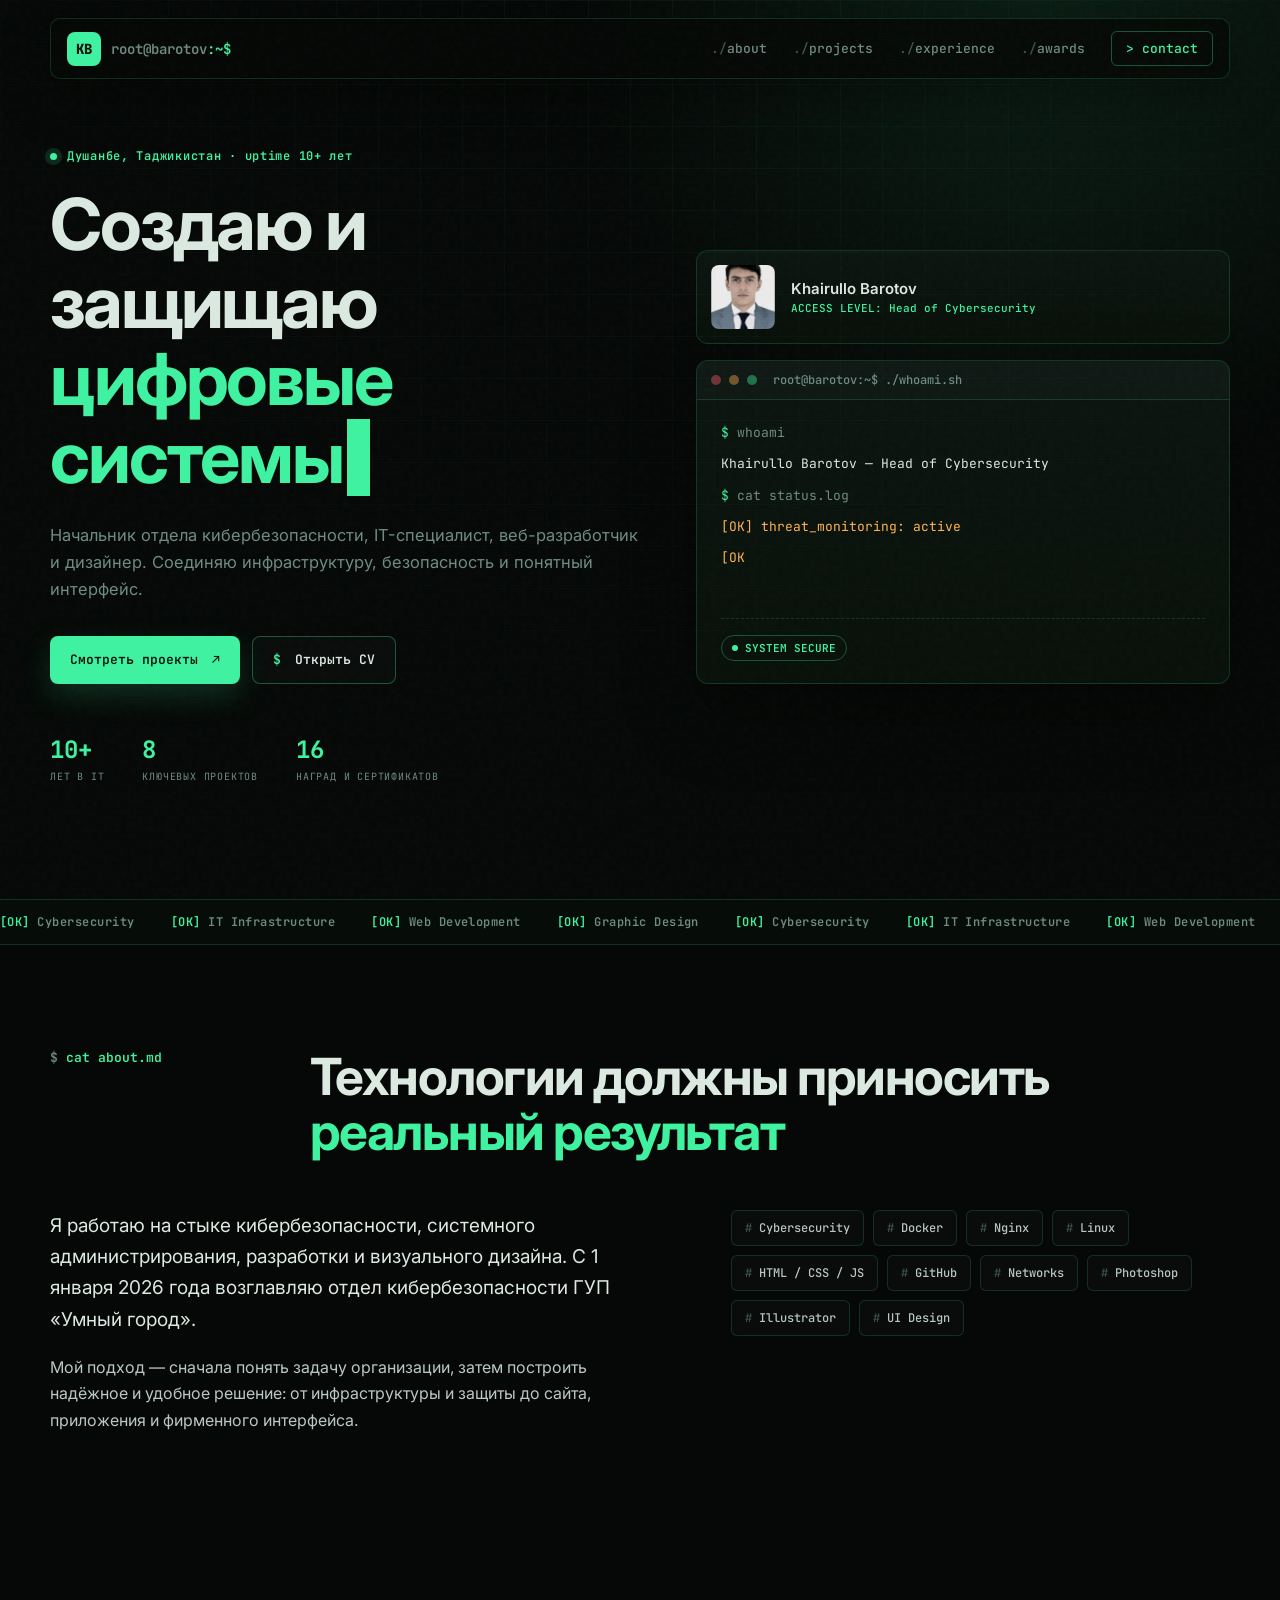
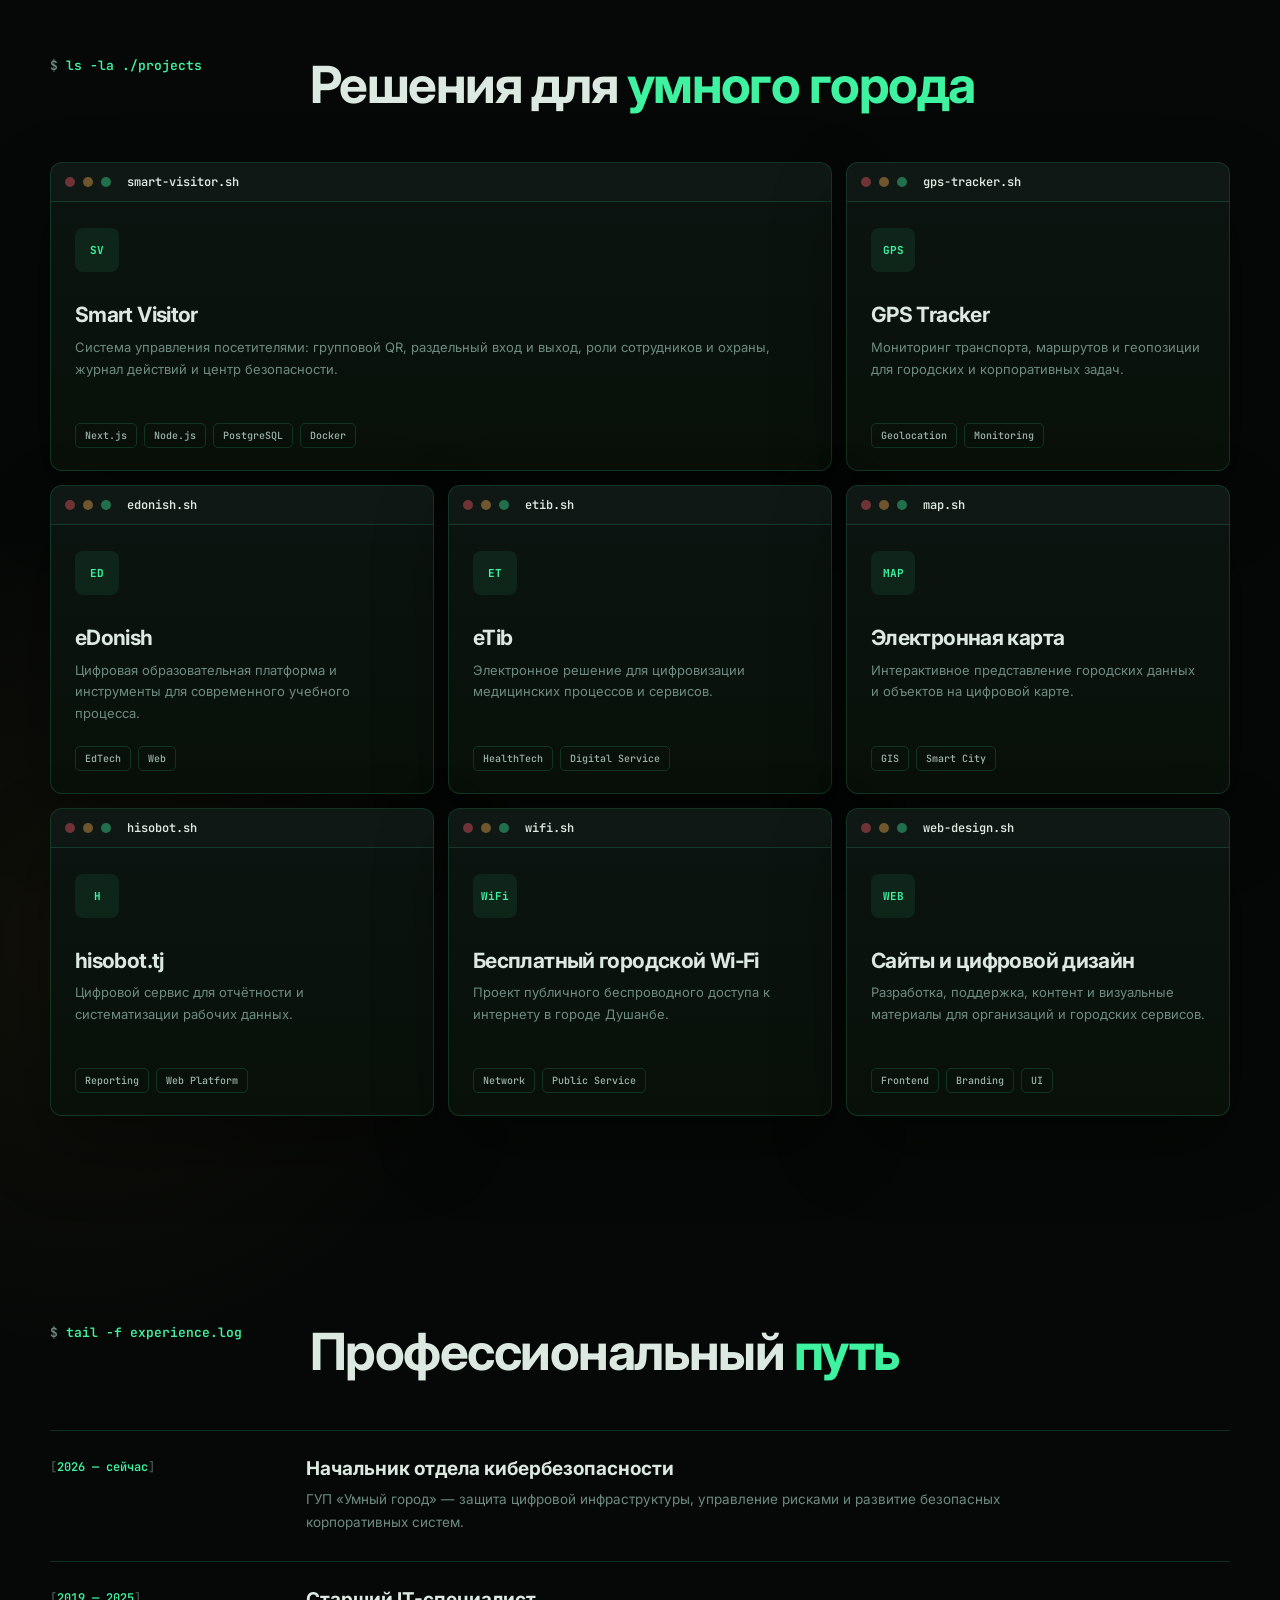
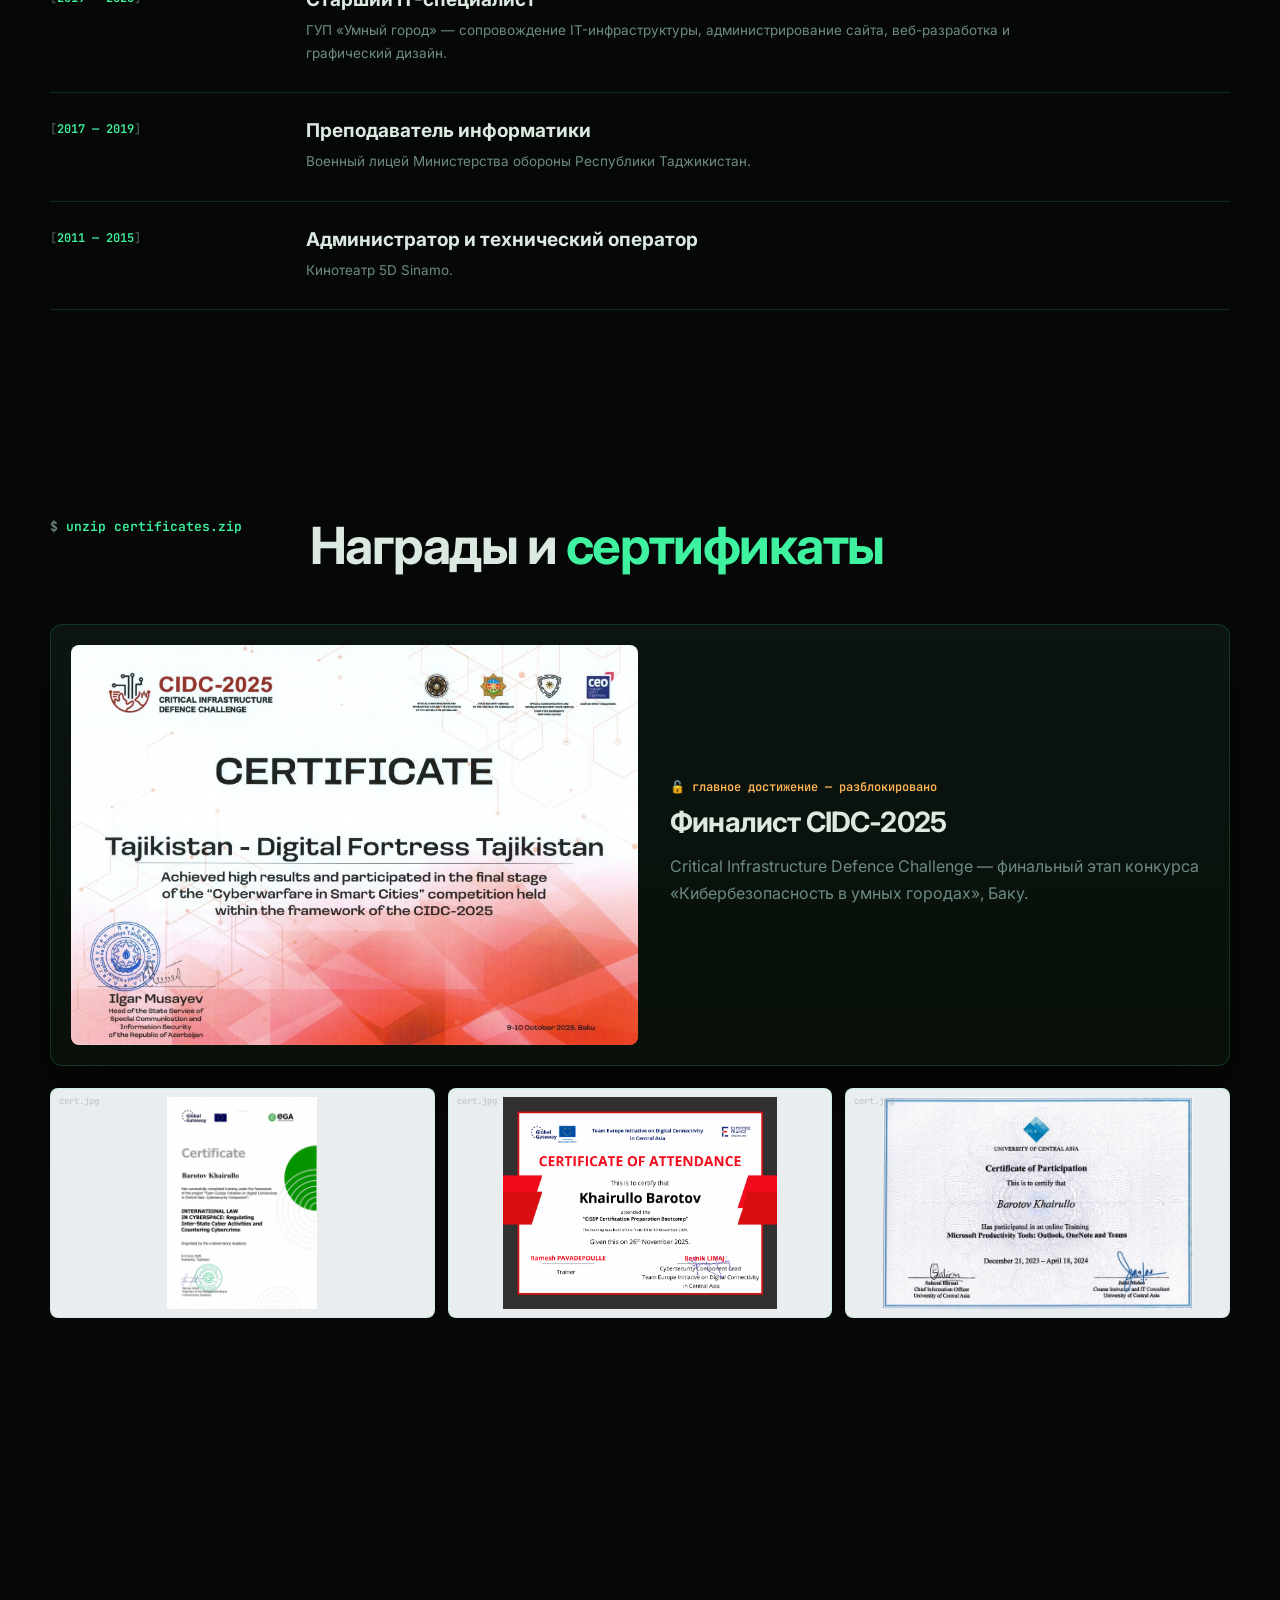
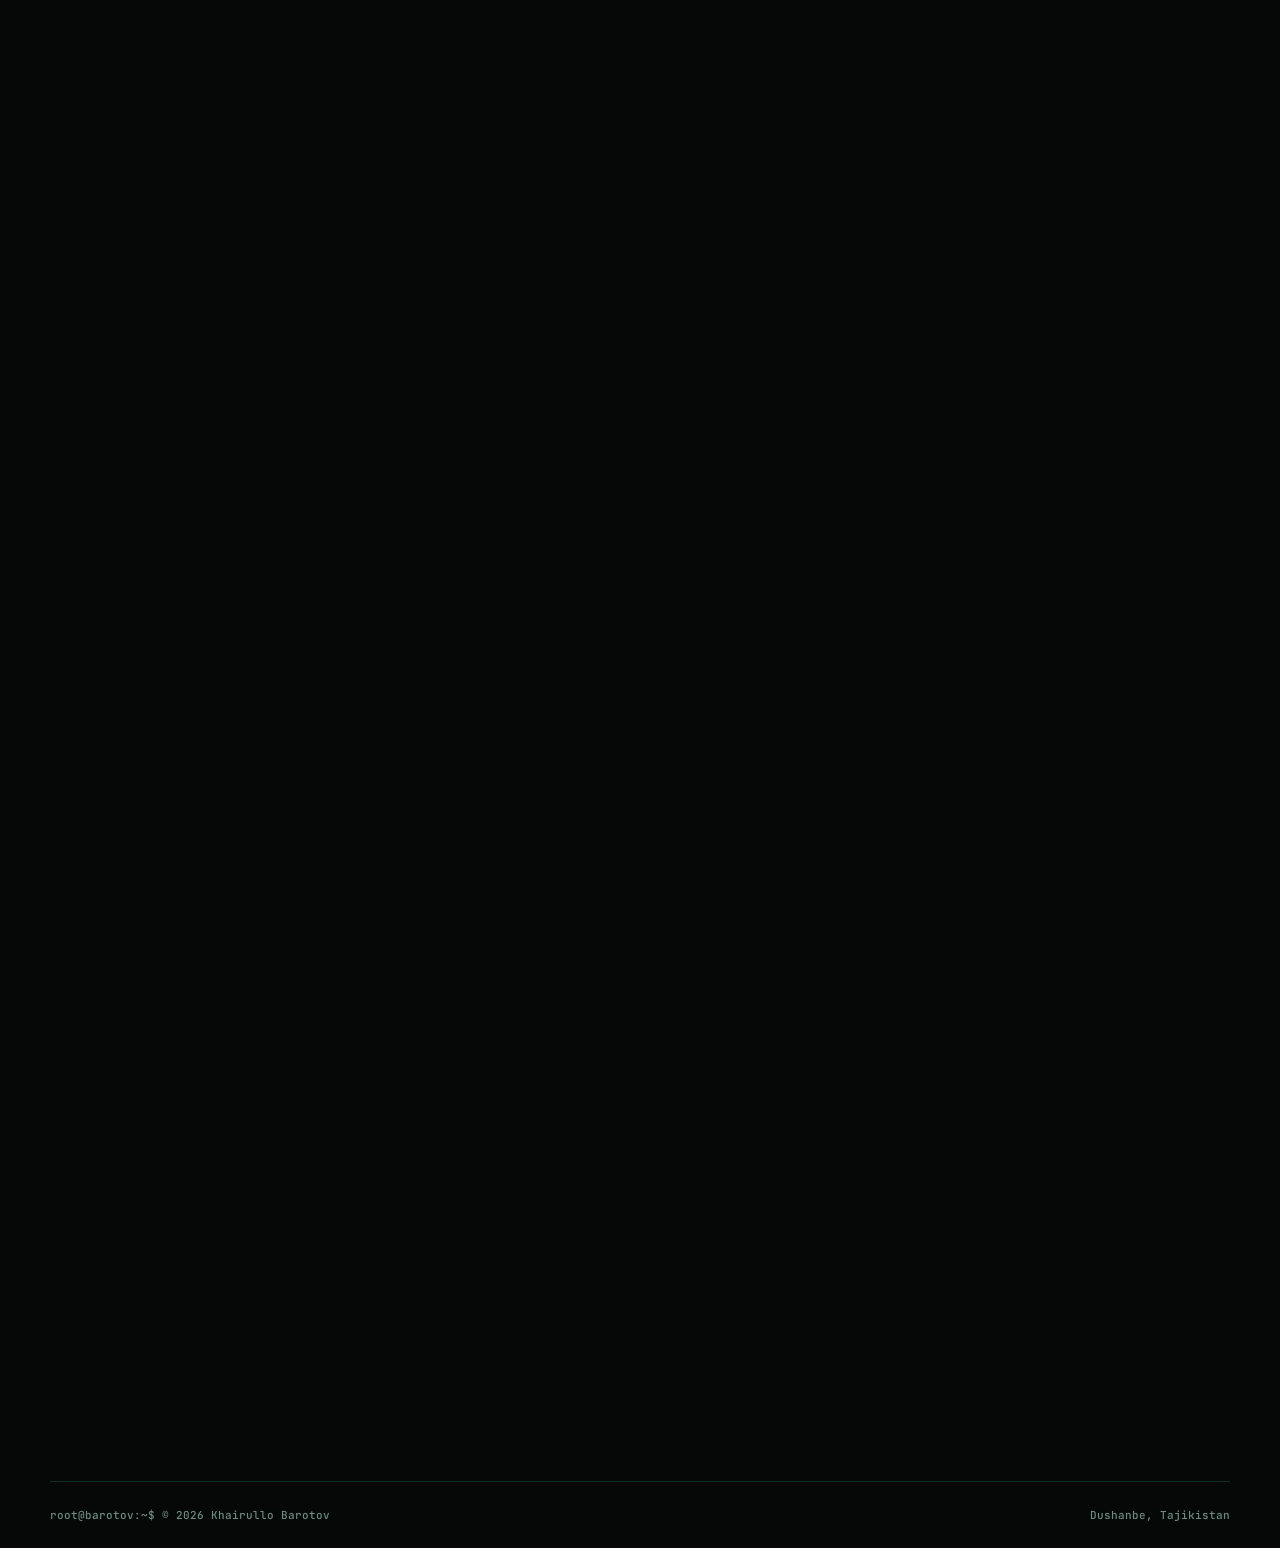
==== index.html @ a81106d2 "Add CISSP certificate to gallery" ====
<!doctype html>
<html lang="ru">
<head>
  <meta charset="utf-8">
  <meta name="viewport" content="width=device-width, initial-scale=1">
  <meta name="description" content="Портфолио Хайрулло Баротова — начальника отдела кибербезопасности, IT-специалиста, веб-разработчика и дизайнера из Душанбе.">
  <meta name="theme-color" content="#050806">
  <title>Хайрулло Баротов — Cybersecurity & IT</title>
  <link rel="preconnect" href="https://fonts.googleapis.com">
  <link rel="preconnect" href="https://fonts.gstatic.com" crossorigin>
  <link href="https://fonts.googleapis.com/css2?family=Inter:wght@400;500;600;700;800&family=JetBrains+Mono:wght@400;500;600;700&display=swap" rel="stylesheet">
  <link rel="stylesheet" href="styles.css">
  <script src="script.js" defer></script>
</head>
<body>
  <div class="noise" aria-hidden="true"></div>
  <div class="scanlines" aria-hidden="true"></div>
  <header class="site-header">
    <a class="brand" href="#top"><span class="brand-mark">KB</span><span class="brand-prompt">root@barotov<b>:~$</b></span></a>
    <button class="menu-button" type="button" aria-label="Открыть меню" aria-expanded="false">Меню</button>
    <nav class="nav" aria-label="Основная навигация">
      <a href="#about">about</a><a href="#projects">projects</a><a href="#experience">experience</a><a href="#awards">awards</a><a class="nav-cta" href="#contact">contact</a>
    </nav>
  </header>

  <main id="top">
    <section class="hero section">
      <div class="hero-copy reveal">
        <p class="kicker-line"><span class="dot"></span> Душанбе, Таджикистан · uptime 10+ лет</p>
        <h1>Создаю и защищаю <span class="accent">цифровые системы</span><span class="cursor">&nbsp;</span></h1>
        <p class="hero-lead">Начальник отдела кибербезопасности, IT-специалист, веб-разработчик и дизайнер. Соединяю инфраструктуру, безопасность и понятный интерфейс.</p>
        <div class="hero-actions">
          <a class="button primary" href="#projects">Смотреть проекты <span>↗</span></a>
          <a class="button secondary" href="download.html?file=cv-pdf&amp;open=1" target="_blank" rel="noopener">Открыть CV</a>
        </div>
        <div class="hero-stats">
          <div><strong>10+</strong><span>лет в IT</span></div><div><strong>8</strong><span>ключевых проектов</span></div><div><strong>16</strong><span>наград и сертификатов</span></div>
        </div>
      </div>
      <div class="hero-visual reveal">
        <div class="id-card">
          <img src="assets/gallery/image1.jpeg" alt="Хайрулло Баротов">
          <div class="id-info"><b>Khairullo Barotov</b><span>ACCESS LEVEL: Head of Cybersecurity</span></div>
        </div>
        <div class="term hero-term">
          <div class="term-bar"><span class="term-dot red"></span><span class="term-dot amber"></span><span class="term-dot green"></span><span class="term-path">root@barotov:~$ ./whoami.sh</span></div>
          <div class="term-body">
            <p class="line" data-text="whoami"><span class="prompt">$</span> <span class="typed"></span></p>
            <p class="line" data-text="Khairullo Barotov — Head of Cybersecurity"><span class="out typed"></span></p>
            <p class="line" data-text="cat status.log"><span class="prompt">$</span> <span class="typed"></span></p>
            <p class="line" data-text="[OK] threat_monitoring: active"><span class="tag typed"></span></p>
            <p class="line" data-text="[OK] infrastructure: secured"><span class="tag typed"></span></p>
            <p class="line" data-text="access: granted"><span class="out typed"></span><span class="typed-cursor"></span></p>
            <div class="status-row">
              <span class="status-pill"><span class="dot"></span> SYSTEM SECURE</span>
            </div>
          </div>
        </div>
      </div>
    </section>

    <section class="ticker"><div>
      <span>Cybersecurity</span> <span>IT Infrastructure</span> <span>Web Development</span> <span>Graphic Design</span>
      <span>Cybersecurity</span> <span>IT Infrastructure</span> <span>Web Development</span> <span>Graphic Design</span>
    </div></section>

    <section class="section about" id="about">
      <div class="section-heading reveal"><p class="cmd-kicker">cat about.md</p><h2 class="decode">Технологии должны приносить <span>реальный результат</span></h2></div>
      <div class="about-grid">
        <div class="about-text reveal">
          <p>Я работаю на стыке кибербезопасности, системного администрирования, разработки и визуального дизайна. С 1 января 2026 года возглавляю отдел кибербезопасности ГУП «Умный город».</p>
          <p>Мой подход — сначала понять задачу организации, затем построить надёжное и удобное решение: от инфраструктуры и защиты до сайта, приложения и фирменного интерфейса.</p>
        </div>
        <div class="skill-cloud reveal"><span>Cybersecurity</span> <span>Docker</span> <span>Nginx</span> <span>Linux</span> <span>HTML / CSS / JS</span> <span>GitHub</span> <span>Networks</span> <span>Photoshop</span> <span>Illustrator</span> <span>UI Design</span></div>
      </div>
    </section>

    <section class="section projects" id="projects">
      <div class="section-heading reveal"><p class="cmd-kicker">ls -la ./projects</p><h2 class="decode">Решения для <span>умного города</span></h2></div>
      <div class="project-grid">
        <article class="project featured term reveal">
          <div class="term-bar"><span class="term-dot red"></span><span class="term-dot amber"></span><span class="term-dot green"></span><span class="term-path">smart-visitor.sh</span></div>
          <div class="term-body"><div class="project-icon">SV</div><h3>Smart Visitor</h3><p>Система управления посетителями: групповой QR, раздельный вход и выход, роли сотрудников и охраны, журнал действий и центр безопасности.</p><div class="tags"><span>Next.js</span> <span>Node.js</span> <span>PostgreSQL</span> <span>Docker</span></div></div>
        </article>
        <article class="project term reveal">
          <div class="term-bar"><span class="term-dot red"></span><span class="term-dot amber"></span><span class="term-dot green"></span><span class="term-path">gps-tracker.sh</span></div>
          <div class="term-body"><div class="project-icon">GPS</div><h3>GPS Tracker</h3><p>Мониторинг транспорта, маршрутов и геопозиции для городских и корпоративных задач.</p><div class="tags"><span>Geolocation</span> <span>Monitoring</span></div></div>
        </article>
        <article class="project term reveal">
          <div class="term-bar"><span class="term-dot red"></span><span class="term-dot amber"></span><span class="term-dot green"></span><span class="term-path">edonish.sh</span></div>
          <div class="term-body"><div class="project-icon">ED</div><h3>eDonish</h3><p>Цифровая образовательная платформа и инструменты для современного учебного процесса.</p><div class="tags"><span>EdTech</span> <span>Web</span></div></div>
        </article>
        <article class="project term reveal">
          <div class="term-bar"><span class="term-dot red"></span><span class="term-dot amber"></span><span class="term-dot green"></span><span class="term-path">etib.sh</span></div>
          <div class="term-body"><div class="project-icon">ET</div><h3>eTib</h3><p>Электронное решение для цифровизации медицинских процессов и сервисов.</p><div class="tags"><span>HealthTech</span> <span>Digital Service</span></div></div>
        </article>
        <article class="project term reveal">
          <div class="term-bar"><span class="term-dot red"></span><span class="term-dot amber"></span><span class="term-dot green"></span><span class="term-path">map.sh</span></div>
          <div class="term-body"><div class="project-icon">MAP</div><h3>Электронная карта</h3><p>Интерактивное представление городских данных и объектов на цифровой карте.</p><div class="tags"><span>GIS</span> <span>Smart City</span></div></div>
        </article>
        <article class="project term reveal">
          <div class="term-bar"><span class="term-dot red"></span><span class="term-dot amber"></span><span class="term-dot green"></span><span class="term-path">hisobot.sh</span></div>
          <div class="term-body"><div class="project-icon">H</div><h3>hisobot.tj</h3><p>Цифровой сервис для отчётности и систематизации рабочих данных.</p><div class="tags"><span>Reporting</span> <span>Web Platform</span></div></div>
        </article>
        <article class="project term reveal">
          <div class="term-bar"><span class="term-dot red"></span><span class="term-dot amber"></span><span class="term-dot green"></span><span class="term-path">wifi.sh</span></div>
          <div class="term-body"><div class="project-icon">WiFi</div><h3>Бесплатный городской Wi‑Fi</h3><p>Проект публичного беспроводного доступа к интернету в городе Душанбе.</p><div class="tags"><span>Network</span> <span>Public Service</span></div></div>
        </article>
        <article class="project term reveal">
          <div class="term-bar"><span class="term-dot red"></span><span class="term-dot amber"></span><span class="term-dot green"></span><span class="term-path">web-design.sh</span></div>
          <div class="term-body"><div class="project-icon">WEB</div><h3>Сайты и цифровой дизайн</h3><p>Разработка, поддержка, контент и визуальные материалы для организаций и городских сервисов.</p><div class="tags"><span>Frontend</span> <span>Branding</span> <span>UI</span></div></div>
        </article>
      </div>
    </section>

    <section class="section experience" id="experience">
      <div class="section-heading reveal"><p class="cmd-kicker">tail -f experience.log</p><h2 class="decode">Профессиональный <span>путь</span></h2></div>
      <div class="timeline">
        <article class="timeline-item reveal"><div class="year">2026 — сейчас</div><div><h3>Начальник отдела кибербезопасности</h3><p>ГУП «Умный город» — защита цифровой инфраструктуры, управление рисками и развитие безопасных корпоративных систем.</p></div></article>
        <article class="timeline-item reveal"><div class="year">2019 — 2025</div><div><h3>Старший IT-специалист</h3><p>ГУП «Умный город» — сопровождение IT-инфраструктуры, администрирование сайта, веб-разработка и графический дизайн.</p></div></article>
        <article class="timeline-item reveal"><div class="year">2017 — 2019</div><div><h3>Преподаватель информатики</h3><p>Военный лицей Министерства обороны Республики Таджикистан.</p></div></article>
        <article class="timeline-item reveal"><div class="year">2011 — 2015</div><div><h3>Администратор и технический оператор</h3><p>Кинотеатр 5D Sinamo.</p></div></article>
      </div>
    </section>

    <section class="section awards" id="awards">
      <div class="section-heading reveal"><p class="cmd-kicker">unzip certificates.zip</p><h2 class="decode">Награды и <span>сертификаты</span></h2></div>
      <div class="award-highlight term reveal">
        <img src="assets/gallery/image3.jpeg" alt="Сертификат финалиста CIDC-2025" loading="lazy">
        <div><p class="unlock">🔓 главное достижение — разблокировано</p><h3>Финалист CIDC‑2025</h3><p>Critical Infrastructure Defence Challenge — финальный этап конкурса «Кибербезопасность в умных городах», Баку.</p></div>
      </div>
      <div class="gallery">
        <a class="gallery-item reveal" href="assets/gallery/image17.jpeg" target="_blank"><img src="assets/gallery/image17.jpeg" alt="Сертификат International Law in Cyberspace, e-Governance Academy" loading="lazy"></a>
        <a class="gallery-item reveal" href="assets/gallery/image18.jpeg" target="_blank"><img src="assets/gallery/image18.jpeg" alt="Сертификат CISSP Certification Preparation Bootcamp" loading="lazy"></a>
        <a class="gallery-item reveal" href="assets/gallery/image4.jpeg" target="_blank"><img src="assets/gallery/image4.jpeg" alt="Сертификат Microsoft Productivity Tools" loading="lazy"></a>
        <a class="gallery-item reveal" href="assets/gallery/image5.jpeg" target="_blank"><img src="assets/gallery/image5.jpeg" alt="Сертификат Phishing Awareness" loading="lazy"></a>
        <a class="gallery-item reveal" href="assets/gallery/image6.jpeg" target="_blank"><img src="assets/gallery/image6.jpeg" alt="Сертификат семинара в Китае" loading="lazy"></a>
        <a class="gallery-item reveal" href="assets/gallery/image7.jpeg" target="_blank"><img src="assets/gallery/image7.jpeg" alt="Сертификат повышения квалификации" loading="lazy"></a>
        <a class="gallery-item reveal" href="assets/gallery/image8.jpeg" target="_blank"><img src="assets/gallery/image8.jpeg" alt="Сертификат английского языка" loading="lazy"></a>
        <a class="gallery-item reveal" href="assets/gallery/image9.jpeg" target="_blank"><img src="assets/gallery/image9.jpeg" alt="Почётная грамота" loading="lazy"></a>
        <a class="gallery-item reveal" href="assets/gallery/image10.jpeg" target="_blank"><img src="assets/gallery/image10.jpeg" alt="Ифтихорнома" loading="lazy"></a>
        <a class="gallery-item reveal" href="assets/gallery/image11.jpeg" target="_blank"><img src="assets/gallery/image11.jpeg" alt="Ифтихорнома" loading="lazy"></a>
        <a class="gallery-item reveal" href="assets/gallery/image12.jpeg" target="_blank"><img src="assets/gallery/image12.jpeg" alt="Ифтихорнома" loading="lazy"></a>
        <a class="gallery-item reveal" href="assets/gallery/image13.jpeg" target="_blank"><img src="assets/gallery/image13.jpeg" alt="Ифтихорнома" loading="lazy"></a>
        <a class="gallery-item reveal" href="assets/gallery/image14.jpeg" target="_blank"><img src="assets/gallery/image14.jpeg" alt="Ифтихорнома" loading="lazy"></a>
        <a class="gallery-item reveal" href="assets/gallery/image15.jpeg" target="_blank"><img src="assets/gallery/image15.jpeg" alt="Диплом" loading="lazy"></a>
        <a class="gallery-item reveal" href="assets/gallery/image16.jpeg" target="_blank"><img src="assets/gallery/image16.jpeg" alt="Диплом" loading="lazy"></a>
      </div>
      <div class="download-panel term reveal"><div><h3>Полное резюме</h3><p>Опыт, образование, навыки и достижения в одном документе.</p></div><div class="download-actions"><a class="button primary" href="download.html?file=cv-pdf&amp;open=1" target="_blank" rel="noopener">CV в PDF</a><a class="button secondary" href="download.html?file=cv-docx">CV в Word</a></div></div>
    </section>

    <section class="section contact" id="contact">
      <div class="contact-card term reveal">
        <div class="term-bar"><span class="term-dot red"></span><span class="term-dot amber"></span><span class="term-dot green"></span><span class="term-path">ssh contact --secure</span></div>
        <div class="term-body">
          <h2 class="decode">Обсудим ваш <span>проект?</span></h2>
          <p>Открыт к профессиональному сотрудничеству в области кибербезопасности, IT-инфраструктуры, разработки и дизайна.</p>
          <div class="contact-links"><a href="mailto:barotov.khairullo@gmail.com">barotov.khairullo@gmail.com <span>↗</span></a><a href="tel:+992987763044">+992 98 776 30 44 <span>↗</span></a></div>
        </div>
      </div>
    </section>
  </main>
  <footer><span>root@barotov:~$ © 2026 Khairullo Barotov</span> <span>Dushanbe, Tajikistan</span></footer>
</body>
</html>
---- styles.css ----
:root{
  --bg:#050806;--bg2:#081009;--panel:#0b1410;--panel-2:#0e1a14;
  --line:rgba(62,242,160,.16);--line-strong:rgba(62,242,160,.32);
  --text:#dbe9e1;--muted:#6d8b81;--dim:#3f544c;
  --green:#3ef2a0;--green-dim:#1c8a5c;--amber:#ffb454;--red:#ff5d6c;
  --mono:"JetBrains Mono",ui-monospace,"SFMono-Regular",Menlo,monospace;
  --sans:"Inter",system-ui,sans-serif;--max:1180px;
}
*{box-sizing:border-box}
html{scroll-behavior:smooth}
body{
  margin:0;color:var(--text);background:var(--bg);font-family:var(--sans);line-height:1.65;
  background-image:
    radial-gradient(circle at 82% 0%,rgba(62,242,160,.09),transparent 30rem),
    radial-gradient(circle at 6% 40%,rgba(255,180,84,.05),transparent 26rem);
}
body::before{
  content:"";position:fixed;inset:0;z-index:2;pointer-events:none;
  background-image:linear-gradient(rgba(62,242,160,.05) 1px,transparent 1px),linear-gradient(90deg,rgba(62,242,160,.05) 1px,transparent 1px);
  background-size:42px 42px;mask-image:radial-gradient(circle at 50% 0%,#000,transparent 75%)
}
.scanlines{position:fixed;inset:0;z-index:21;pointer-events:none;opacity:.5;mix-blend-mode:overlay;
  background:repeating-linear-gradient(to bottom,rgba(255,255,255,.035) 0 1px,transparent 1px 3px)}
.noise{position:fixed;inset:0;z-index:20;opacity:.025;pointer-events:none;background:url("data:image/svg+xml,%3Csvg viewBox='0 0 180 180' xmlns='http://www.w3.org/2000/svg'%3E%3Cfilter id='n'%3E%3CfeTurbulence type='fractalNoise' baseFrequency='.9' numOctaves='4' stitchTiles='stitch'/%3E%3C/filter%3E%3Crect width='100%25' height='100%25' filter='url(%23n)'/%3E%3C/svg%3E")}
a{color:inherit;text-decoration:none}
img{max-width:100%;display:block}
::selection{background:var(--green);color:#04120b}

/* ---- Header ---- */
.site-header{position:sticky;top:0;z-index:10;display:flex;align-items:center;justify-content:space-between;
  width:min(var(--max),calc(100% - 40px));margin:18px auto 0;padding:12px 16px;border:1px solid var(--line);
  border-radius:10px;background:rgba(5,8,6,.82);backdrop-filter:blur(18px);box-shadow:0 18px 50px rgba(0,0,0,.35)}
.brand{display:flex;align-items:center;gap:10px;font:600 14px var(--mono)}
.brand-mark{display:grid;place-items:center;width:34px;height:34px;border-radius:8px;color:#04120b;background:var(--green);font-weight:800;font-family:var(--mono)}
.brand-prompt{color:var(--muted)}
.brand-prompt b{color:var(--green);font-weight:600}
.nav{display:flex;gap:26px;align-items:center;font:500 13px var(--mono);color:var(--muted)}
.nav a::before{content:"./";color:var(--dim)}
.nav a:hover{color:var(--text)}
.nav-cta{padding:8px 14px;border:1px solid var(--line-strong);border-radius:6px;color:var(--green)!important}
.nav-cta::before{content:"> "!important;color:var(--green)!important}
.menu-button{display:none;color:var(--text);border:1px solid var(--line);background:transparent;border-radius:7px;padding:8px 11px;font-family:var(--mono)}

/* ---- Terminal window chrome ---- */
.term{border:1px solid var(--line);border-radius:12px;background:linear-gradient(180deg,var(--panel),var(--bg2));overflow:hidden;box-shadow:0 30px 70px rgba(0,0,0,.35)}
.term-bar{display:flex;align-items:center;gap:8px;padding:11px 14px;border-bottom:1px solid var(--line);background:rgba(255,255,255,.015)}
.term-dot{width:10px;height:10px;border-radius:50%;background:var(--dim)}
.term-dot.red{background:#ff5d6c66}.term-dot.amber{background:#ffb45466}.term-dot.green{background:#3ef2a066}
.term-path{margin-left:8px;color:var(--muted);font:500 12px var(--mono)}
.term-body{padding:22px 24px}

/* ---- Layout ---- */
.section{width:min(var(--max),calc(100% - 40px));margin-inline:auto;padding:104px 0}
.hero{min-height:calc(100vh - 80px);display:grid;grid-template-columns:1.05fr .95fr;gap:56px;align-items:center;padding-top:60px}
.hero-copy .kicker-line{display:flex;align-items:center;gap:10px;margin:0 0 22px;color:var(--green);font:600 12px var(--mono);letter-spacing:.06em}
.hero-copy .kicker-line .dot{width:7px;height:7px;border-radius:50%;background:var(--green);box-shadow:0 0 0 5px rgba(62,242,160,.14);animation:pulse 2.2s infinite}
h1,h2,h3{font-family:var(--sans);line-height:1.08;letter-spacing:-.03em}
h1{max-width:760px;margin:0;font-size:clamp(2.7rem,5.6vw,5.4rem);font-weight:700}
h1 .accent{color:var(--green)}
h1 .cursor{display:inline-block;width:.5ch;background:var(--green);animation:blink 1s steps(1) infinite;margin-left:4px}
.hero-lead{max-width:600px;margin:26px 0 32px;color:var(--muted);font-size:16.5px}
.hero-actions,.download-actions{display:flex;flex-wrap:wrap;gap:12px}
.hero-stats{display:flex;gap:38px;margin-top:46px;font-family:var(--mono)}
.hero-stats div{display:grid}
.hero-stats strong{color:var(--green);font-size:24px;font-weight:700}
.hero-stats span{color:var(--muted);font-size:10px;text-transform:uppercase;letter-spacing:.08em}
.button{display:inline-flex;align-items:center;justify-content:center;gap:14px;min-height:48px;padding:0 20px;
  border-radius:8px;font:600 13px var(--mono);transition:.2s}
.button:hover{transform:translateY(-2px)}
.primary{color:#04120b;background:var(--green);box-shadow:0 12px 30px rgba(62,242,160,.16)}
.secondary{border:1px solid var(--line-strong);background:rgba(255,255,255,.02);color:var(--text)}
.secondary::before{content:"$ ";color:var(--green)}

/* ---- Hero terminal panel ---- */
.hero-visual{position:relative;display:flex;flex-direction:column;gap:16px}
.id-card{display:flex;align-items:center;gap:16px;padding:14px;border:1px solid var(--line);border-radius:12px;
  background:linear-gradient(180deg,var(--panel),var(--bg2))}
.id-card img{width:64px;height:64px;border-radius:8px;object-fit:cover;filter:grayscale(.5) contrast(1.08) brightness(.92)}
.id-info b{display:block;font:600 15px var(--sans);color:var(--text)}
.id-info span{display:block;margin-top:3px;color:var(--green);font:500 11px var(--mono)}
.status-row .stats-group{display:flex;gap:22px}
.hero-term{width:100%;font-family:var(--mono);font-size:13px}
.hero-term .term-body{min-height:250px}
.hero-term .line{margin:0 0 10px;color:var(--muted);white-space:pre-wrap}
.hero-term .line .prompt{color:var(--green)}
.hero-term .line .out{color:var(--text)}
.hero-term .line .tag{color:var(--amber)}
.typed-cursor{display:inline-block;width:8px;height:15px;margin-left:2px;background:var(--green);vertical-align:middle;animation:blink 1s steps(1) infinite}
.status-row{display:flex;justify-content:space-between;margin-top:18px;padding-top:16px;border-top:1px dashed var(--line)}
.status-pill{display:inline-flex;align-items:center;gap:7px;padding:5px 10px;border-radius:999px;border:1px solid rgba(62,242,160,.3);color:var(--green);font:600 11px var(--mono)}
.status-pill .dot{width:6px;height:6px;border-radius:50%;background:var(--green);animation:pulse 2s infinite}
.mini-stat{text-align:right;font-family:var(--mono)}
.mini-stat b{display:block;color:var(--text);font-size:16px}
.mini-stat span{color:var(--muted);font-size:10px;text-transform:uppercase;letter-spacing:.08em}

@keyframes pulse{0%,100%{opacity:1}50%{opacity:.35}}
@keyframes blink{0%,49%{opacity:1}50%,100%{opacity:0}}

/* ---- Ticker / status bar ---- */
.ticker{overflow:hidden;padding:14px 0;border-block:1px solid var(--line);background:rgba(62,242,160,.02)}
.ticker div{display:flex;width:max-content;gap:36px;align-items:center;animation:ticker 30s linear infinite;color:var(--muted);font:600 12px var(--mono);letter-spacing:.04em}
.ticker span::before{content:"[OK] ";color:var(--green)}
@keyframes ticker{to{transform:translateX(-50%)}}

/* ---- Section heading (command style) ---- */
.section-heading{display:grid;grid-template-columns:260px 1fr;align-items:start;margin-bottom:50px}
.cmd-kicker{margin:0 0 18px;color:var(--green);font:600 13px var(--mono)}
.cmd-kicker::before{content:"$ ";color:var(--muted)}
.section-heading h2{max-width:800px;margin:0;font-size:clamp(2rem,4vw,3.6rem);font-weight:700}
.section-heading h2 span,.contact-card h2 span{color:var(--green)}

/* ---- About ---- */
.about-grid{display:grid;grid-template-columns:1.1fr .9fr;gap:70px;align-items:start}
.about-text{color:#b9c9c1;font-size:16px}
.about-text p:first-child{margin-top:0;color:var(--text);font-size:19px}
.skill-cloud{display:flex;flex-wrap:wrap;gap:9px}
.skill-cloud span{border:1px solid var(--line);border-radius:6px;background:rgba(255,255,255,.02);padding:9px 13px;color:#b7c7c0;font:500 12px var(--mono)}
.skill-cloud span::before{content:"# ";color:var(--dim)}

/* ---- Projects ---- */
.project-grid{display:grid;grid-template-columns:repeat(3,1fr);gap:14px}
.project{position:relative;min-height:300px;overflow:hidden;transition:.3s}
.project:hover{transform:translateY(-4px);border-color:var(--line-strong);box-shadow:0 22px 60px rgba(0,0,0,.3)}
.project.featured{grid-column:span 2}
.project .term-bar .term-path{font-weight:600;color:var(--text)}
.project .term-body{padding-top:26px}
.project-icon{display:grid;place-items:center;width:44px;height:44px;margin-bottom:32px;border-radius:8px;color:var(--green);background:rgba(62,242,160,.08);font:700 11px var(--mono)}
.project h3{margin:0 0 10px;font-size:21px}
.project p{min-height:66px;margin:0 0 20px;color:var(--muted);font-size:13px}
.tags{display:flex;flex-wrap:wrap;gap:7px}
.tags span{padding:5px 9px;border:1px solid var(--line);border-radius:5px;color:#9db3ab;font:500 10px var(--mono)}

/* ---- Experience / log timeline ---- */
.timeline{border-top:1px solid var(--line);font-family:var(--mono)}
.timeline-item{display:grid;grid-template-columns:230px 1fr;gap:26px;padding:28px 0;border-bottom:1px solid var(--line)}
.timeline-item .year{color:var(--green);font:600 12px var(--mono)}
.timeline-item .year::before{content:"[";color:var(--dim)}
.timeline-item .year::after{content:"]";color:var(--dim)}
.timeline h3{margin:0 0 9px;font-size:19px;font-family:var(--sans);letter-spacing:0}
.timeline p{max-width:740px;margin:0;color:var(--muted);font-size:13.5px;font-family:var(--sans)}

/* ---- Awards ---- */
.award-highlight{display:grid;grid-template-columns:1fr .95fr;gap:32px;align-items:center;margin-bottom:22px;padding:20px}
.award-highlight img{width:100%;border-radius:8px;filter:saturate(.92)}
.award-highlight .unlock{display:inline-flex;align-items:center;gap:8px;margin-bottom:12px;color:var(--amber);font:600 12px var(--mono)}
.award-highlight h3{margin:0 0 12px;font-size:28px}
.award-highlight p:last-child{color:var(--muted)}
.gallery{display:grid;grid-template-columns:repeat(3,1fr);gap:13px}
.gallery-item{display:grid;place-items:center;min-height:225px;padding:8px;overflow:hidden;border:1px solid var(--line);
  border-radius:8px;background:#e9edf0;position:relative}
.gallery-item::before{content:"cert.jpg";position:absolute;top:6px;left:8px;color:#9aa;font:600 9px var(--mono);opacity:.5;z-index:1}
.gallery-item img{width:100%;height:212px;object-fit:contain;transition:.35s}
.gallery-item:hover img{transform:scale(1.035)}
.download-panel{display:flex;justify-content:space-between;gap:26px;align-items:center;margin-top:22px;padding:26px}
.download-panel h3{margin:0 0 6px;font-size:22px}
.download-panel p{margin:0;color:var(--muted);font-size:13px}

/* ---- Contact ---- */
.contact-card{text-align:center;position:relative}
.contact-card::before{content:"";position:absolute;inset:0;background:radial-gradient(circle at 50% 120%,rgba(62,242,160,.14),transparent 45%);pointer-events:none}
.contact-card .term-bar{justify-content:center}
.contact-card .term-body{padding:44px 40px}
.contact-card .cmd-kicker{display:none}
.contact-card h2{margin:0;font-size:clamp(2.2rem,5vw,4.4rem);font-weight:700}
.contact-card .term-body>p:not(.cmd-kicker){max-width:620px;margin:22px auto 34px;color:var(--muted)}
.contact-links{display:flex;justify-content:center;flex-wrap:wrap;gap:12px}
.contact-links a{display:flex;gap:24px;align-items:center;padding:13px 17px;border:1px solid var(--line);border-radius:8px;font:500 13px var(--mono)}
.contact-links a span{color:var(--green)}

footer{display:flex;justify-content:space-between;width:min(var(--max),calc(100% - 40px));margin:auto;padding:26px 0;
  border-top:1px solid var(--line);color:var(--muted);font:500 11px var(--mono)}
.reveal{opacity:0;transform:translateY(20px);transition:opacity .6s,transform .6s}
.reveal.visible{opacity:1;transform:none}
.decode{position:relative}

@media(max-width:900px){
  .site-header{width:calc(100% - 24px);margin-top:10px}
  .menu-button{display:block}
  .nav{display:none;position:absolute;left:0;right:0;top:62px;padding:16px;flex-direction:column;align-items:stretch;gap:6px;border:1px solid var(--line);border-radius:10px;background:rgba(5,8,6,.98)}
  .nav.open{display:flex}
  .nav a{padding:9px}
  .section{width:calc(100% - 30px);padding:76px 0}
  .hero{min-height:auto;grid-template-columns:1fr;gap:30px;padding-top:80px}
  .section-heading,.about-grid,.timeline-item{grid-template-columns:1fr;gap:10px}
  .project-grid{grid-template-columns:repeat(2,1fr)}
  .award-highlight{grid-template-columns:1fr}
  .gallery{grid-template-columns:repeat(2,1fr)}
}
@media(max-width:580px){
  h1{font-size:2.5rem}
  .project-grid,.gallery{grid-template-columns:1fr}
  .project.featured{grid-column:auto}
  .gallery-item{min-height:200px}.gallery-item img{height:190px}
  .download-panel{align-items:stretch;flex-direction:column}
  .download-actions{flex-direction:column}
  .contact-card{padding:40px 18px}
  .contact-links{flex-direction:column}
  footer{flex-direction:column;gap:8px}
  .status-row{flex-direction:column;gap:10px}
  .mini-stat{text-align:left}
}
@media(prefers-reduced-motion:reduce){
  html{scroll-behavior:auto}
  *,*::before,*::after{animation-duration:.01ms!important;animation-iteration-count:1!important;transition-duration:.01ms!important}
}
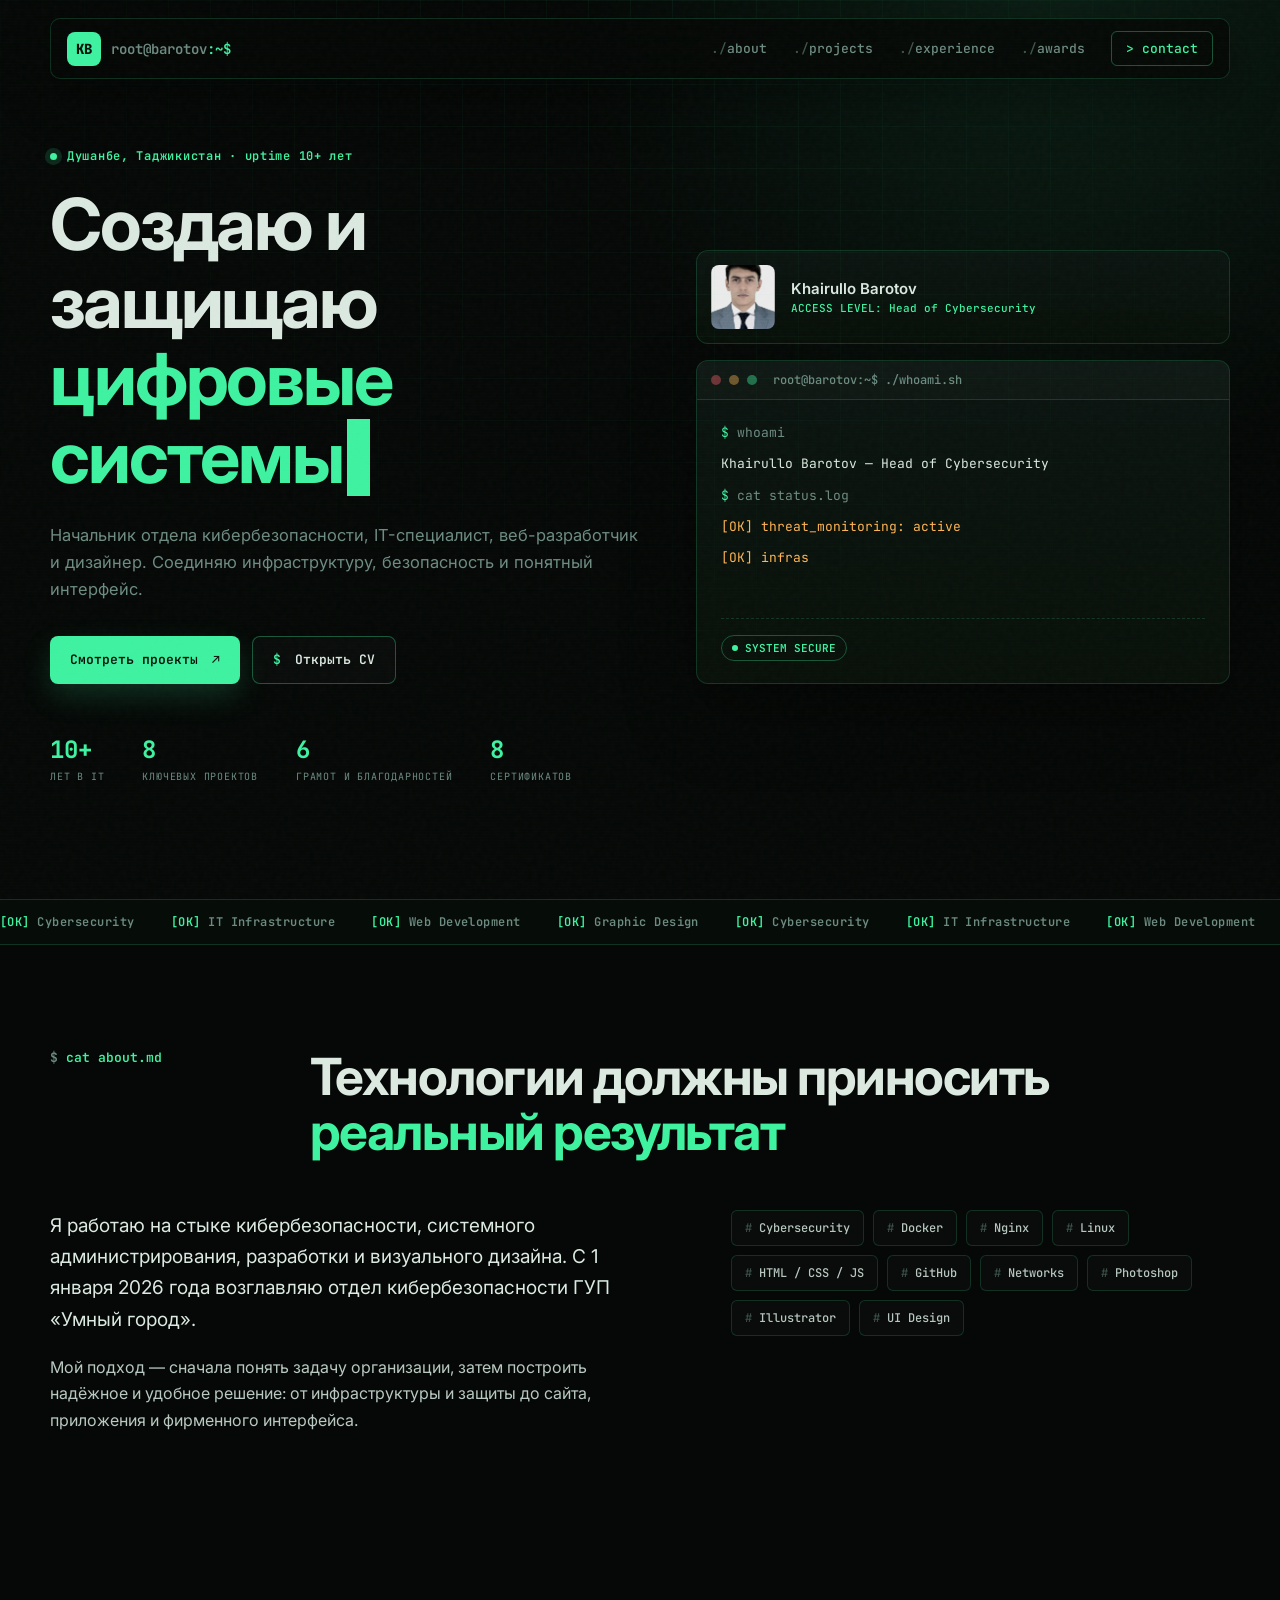
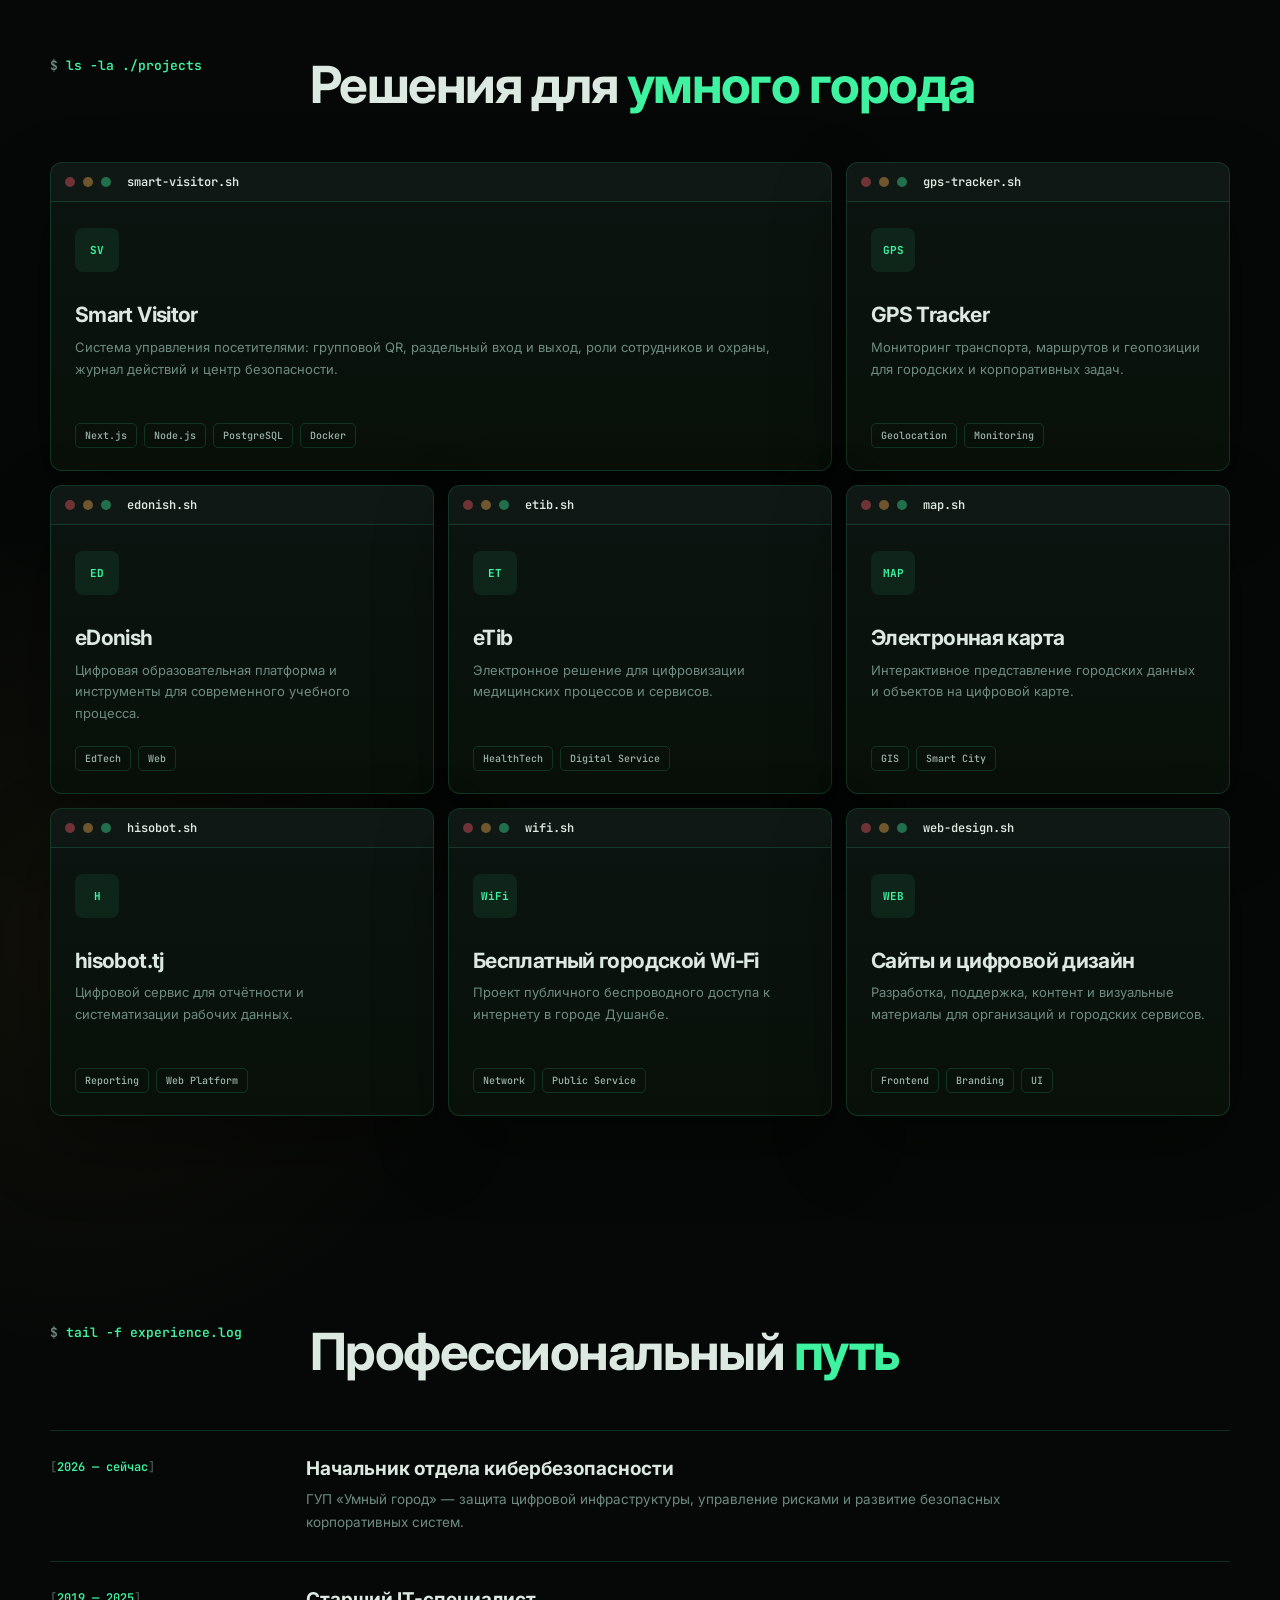
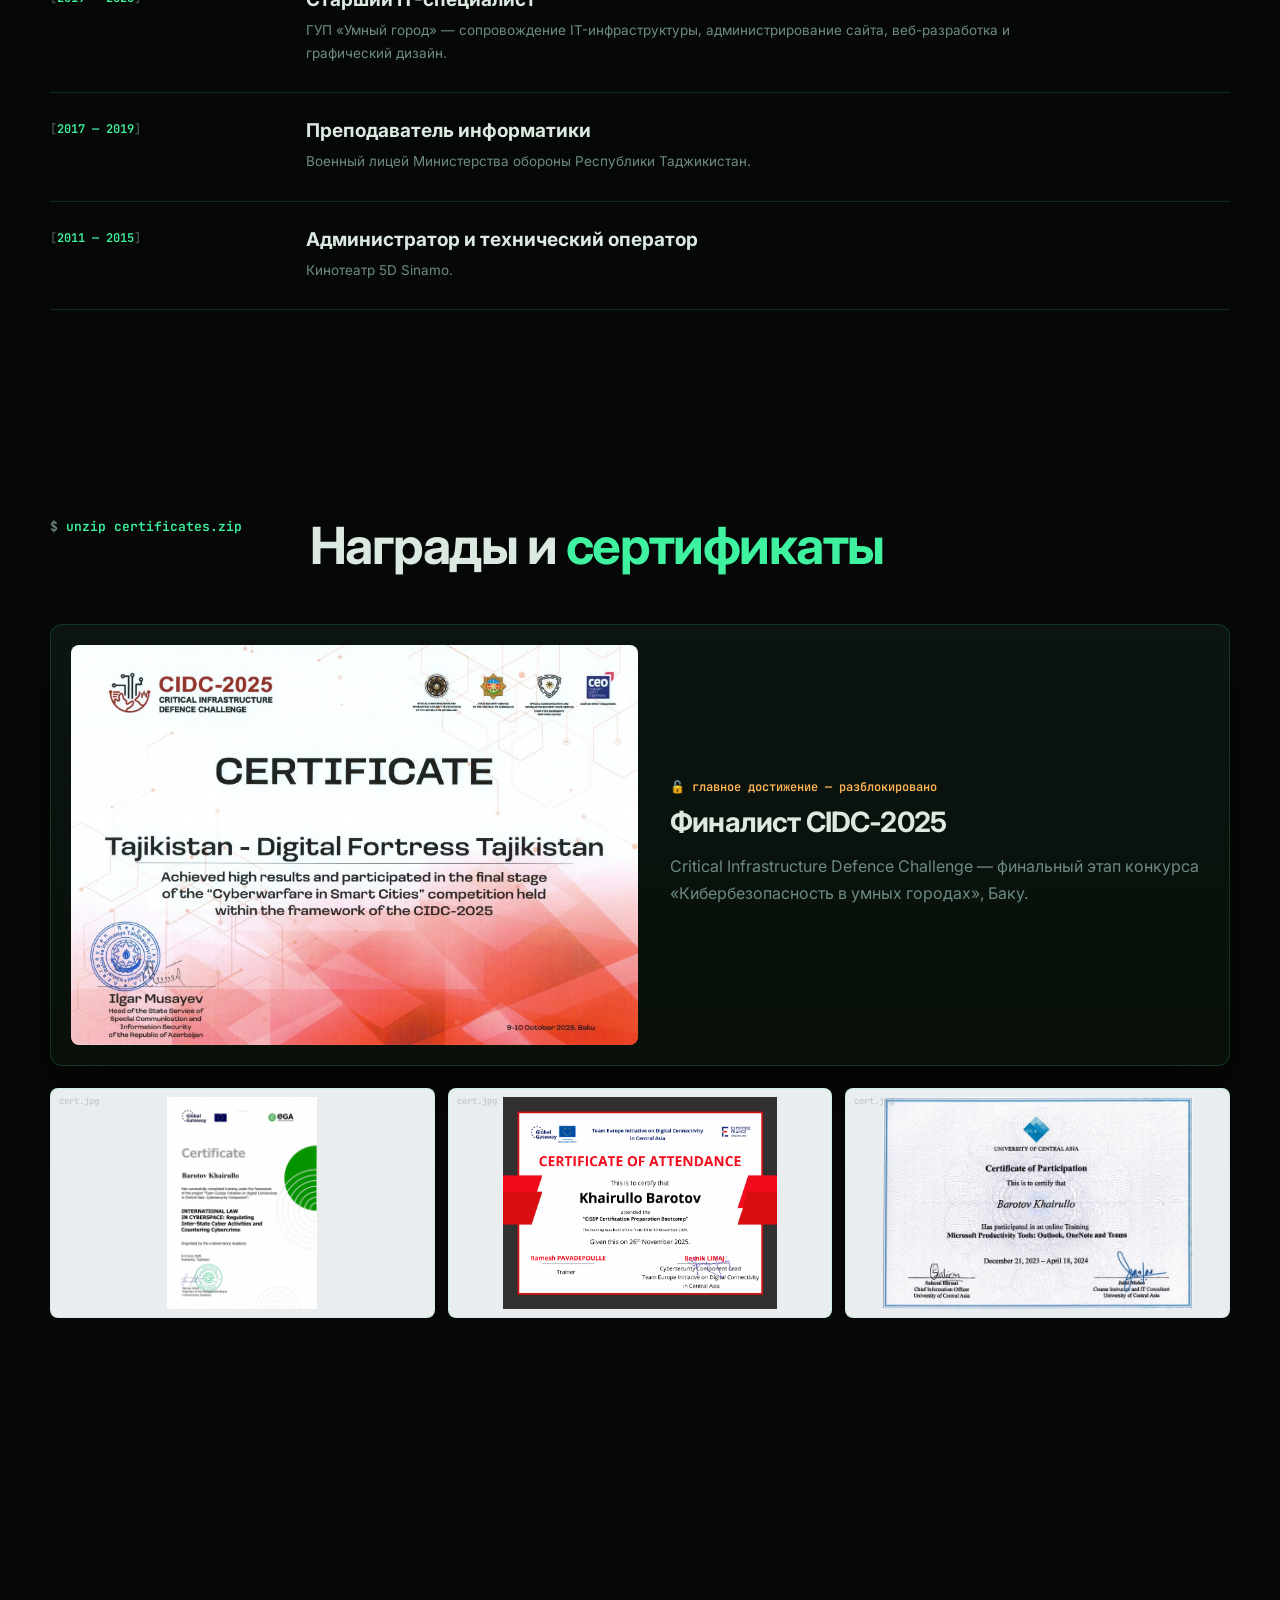
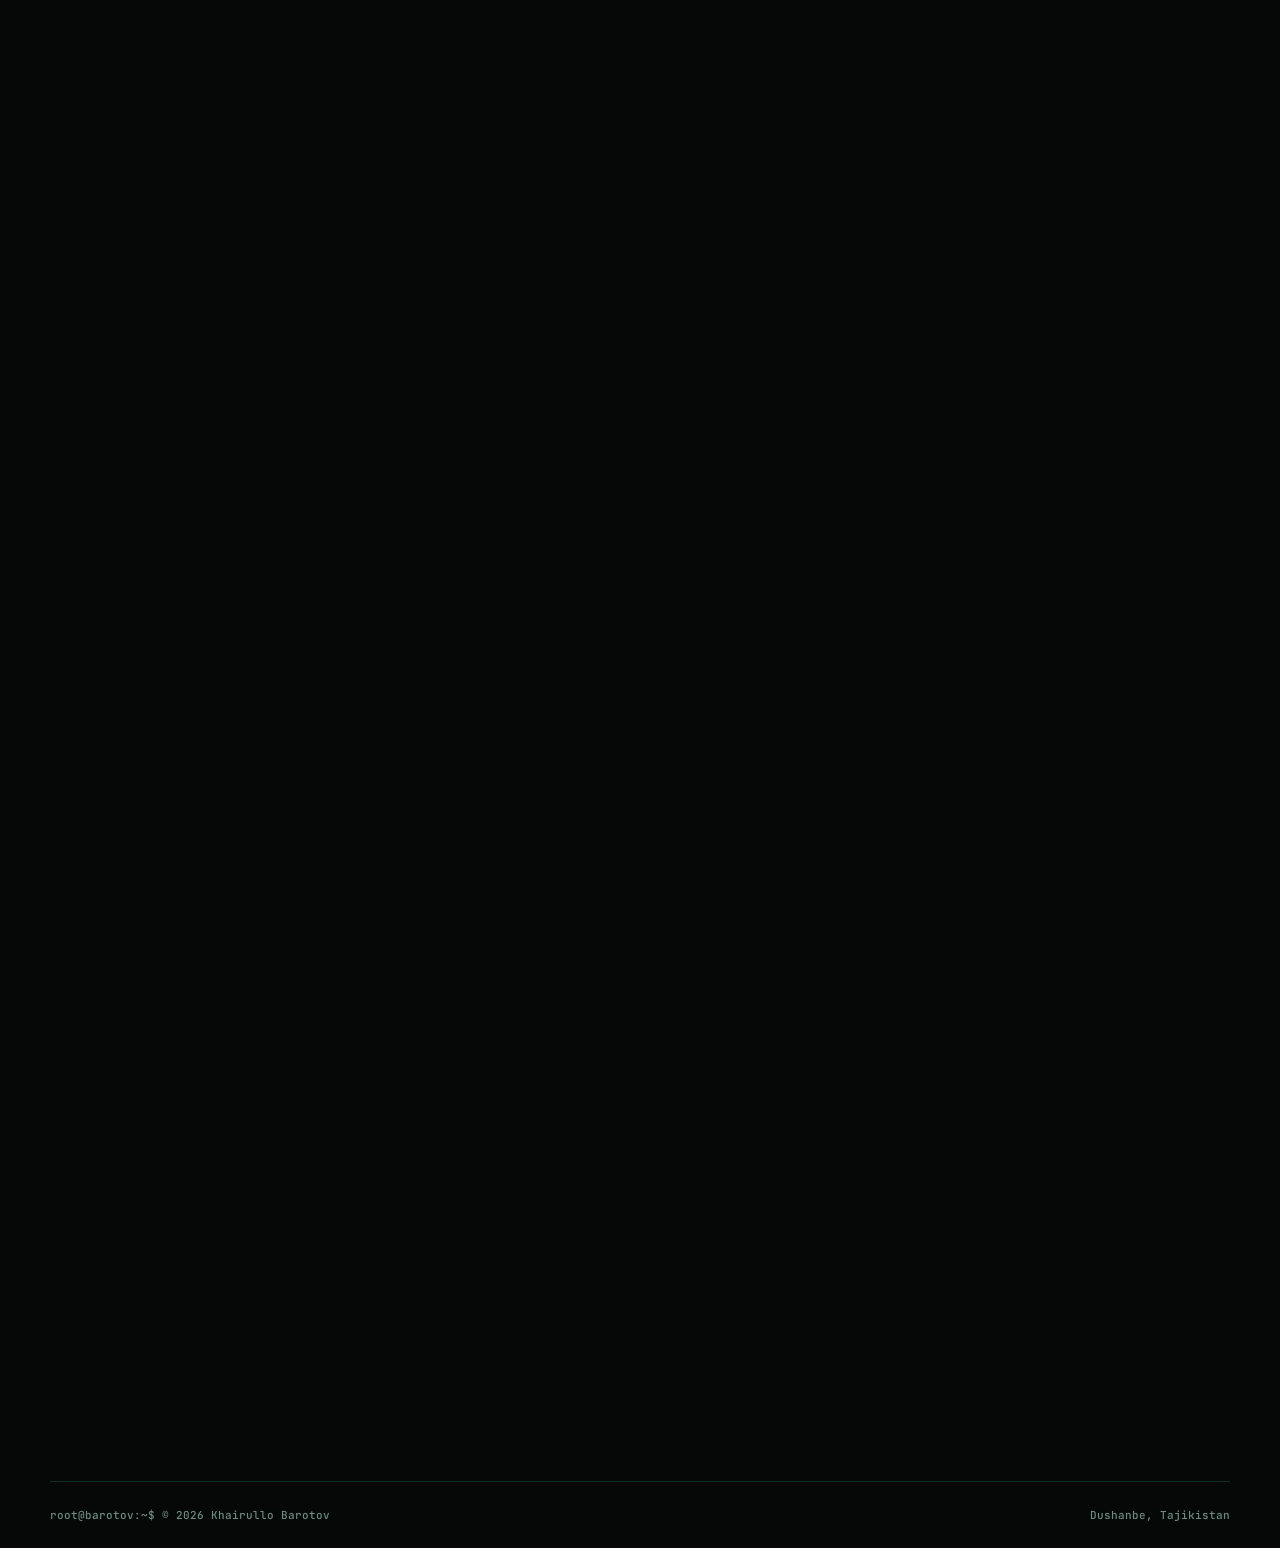
==== commit 3d622ac7: "Remove duplicate certs, split stats into grants/certificates" ====
--- a/index.html
+++ b/index.html
@@ -34,7 +34,7 @@
           <a class="button secondary" href="download.html?file=cv-pdf&amp;open=1" target="_blank" rel="noopener">Открыть CV</a>
         </div>
         <div class="hero-stats">
-          <div><strong>10+</strong><span>лет в IT</span></div><div><strong>8</strong><span>ключевых проектов</span></div><div><strong>16</strong><span>наград и сертификатов</span></div>
+          <div><strong>10+</strong><span>лет в IT</span></div><div><strong>8</strong><span>ключевых проектов</span></div><div><strong>6</strong><span>грамот и благодарностей</span></div><div><strong>8</strong><span>сертификатов</span></div>
         </div>
       </div>
       <div class="hero-visual reveal">
@@ -141,10 +141,8 @@
         <a class="gallery-item reveal" href="assets/gallery/image10.jpeg" target="_blank"><img src="assets/gallery/image10.jpeg" alt="Ифтихорнома" loading="lazy"></a>
         <a class="gallery-item reveal" href="assets/gallery/image11.jpeg" target="_blank"><img src="assets/gallery/image11.jpeg" alt="Ифтихорнома" loading="lazy"></a>
         <a class="gallery-item reveal" href="assets/gallery/image12.jpeg" target="_blank"><img src="assets/gallery/image12.jpeg" alt="Ифтихорнома" loading="lazy"></a>
-        <a class="gallery-item reveal" href="assets/gallery/image13.jpeg" target="_blank"><img src="assets/gallery/image13.jpeg" alt="Ифтихорнома" loading="lazy"></a>
-        <a class="gallery-item reveal" href="assets/gallery/image14.jpeg" target="_blank"><img src="assets/gallery/image14.jpeg" alt="Ифтихорнома" loading="lazy"></a>
-        <a class="gallery-item reveal" href="assets/gallery/image15.jpeg" target="_blank"><img src="assets/gallery/image15.jpeg" alt="Диплом" loading="lazy"></a>
-        <a class="gallery-item reveal" href="assets/gallery/image16.jpeg" target="_blank"><img src="assets/gallery/image16.jpeg" alt="Диплом" loading="lazy"></a>
+        <a class="gallery-item reveal" href="assets/gallery/image15.jpeg" target="_blank"><img src="assets/gallery/image15.jpeg" alt="Сипоснома, Хизби Халқии Демократии Тоҷикистон" loading="lazy"></a>
+        <a class="gallery-item reveal" href="assets/gallery/image16.jpeg" target="_blank"><img src="assets/gallery/image16.jpeg" alt="Сипоснома, ГУП «Шаҳри ҳушманд»" loading="lazy"></a>
       </div>
       <div class="download-panel term reveal"><div><h3>Полное резюме</h3><p>Опыт, образование, навыки и достижения в одном документе.</p></div><div class="download-actions"><a class="button primary" href="download.html?file=cv-pdf&amp;open=1" target="_blank" rel="noopener">CV в PDF</a><a class="button secondary" href="download.html?file=cv-docx">CV в Word</a></div></div>
     </section>
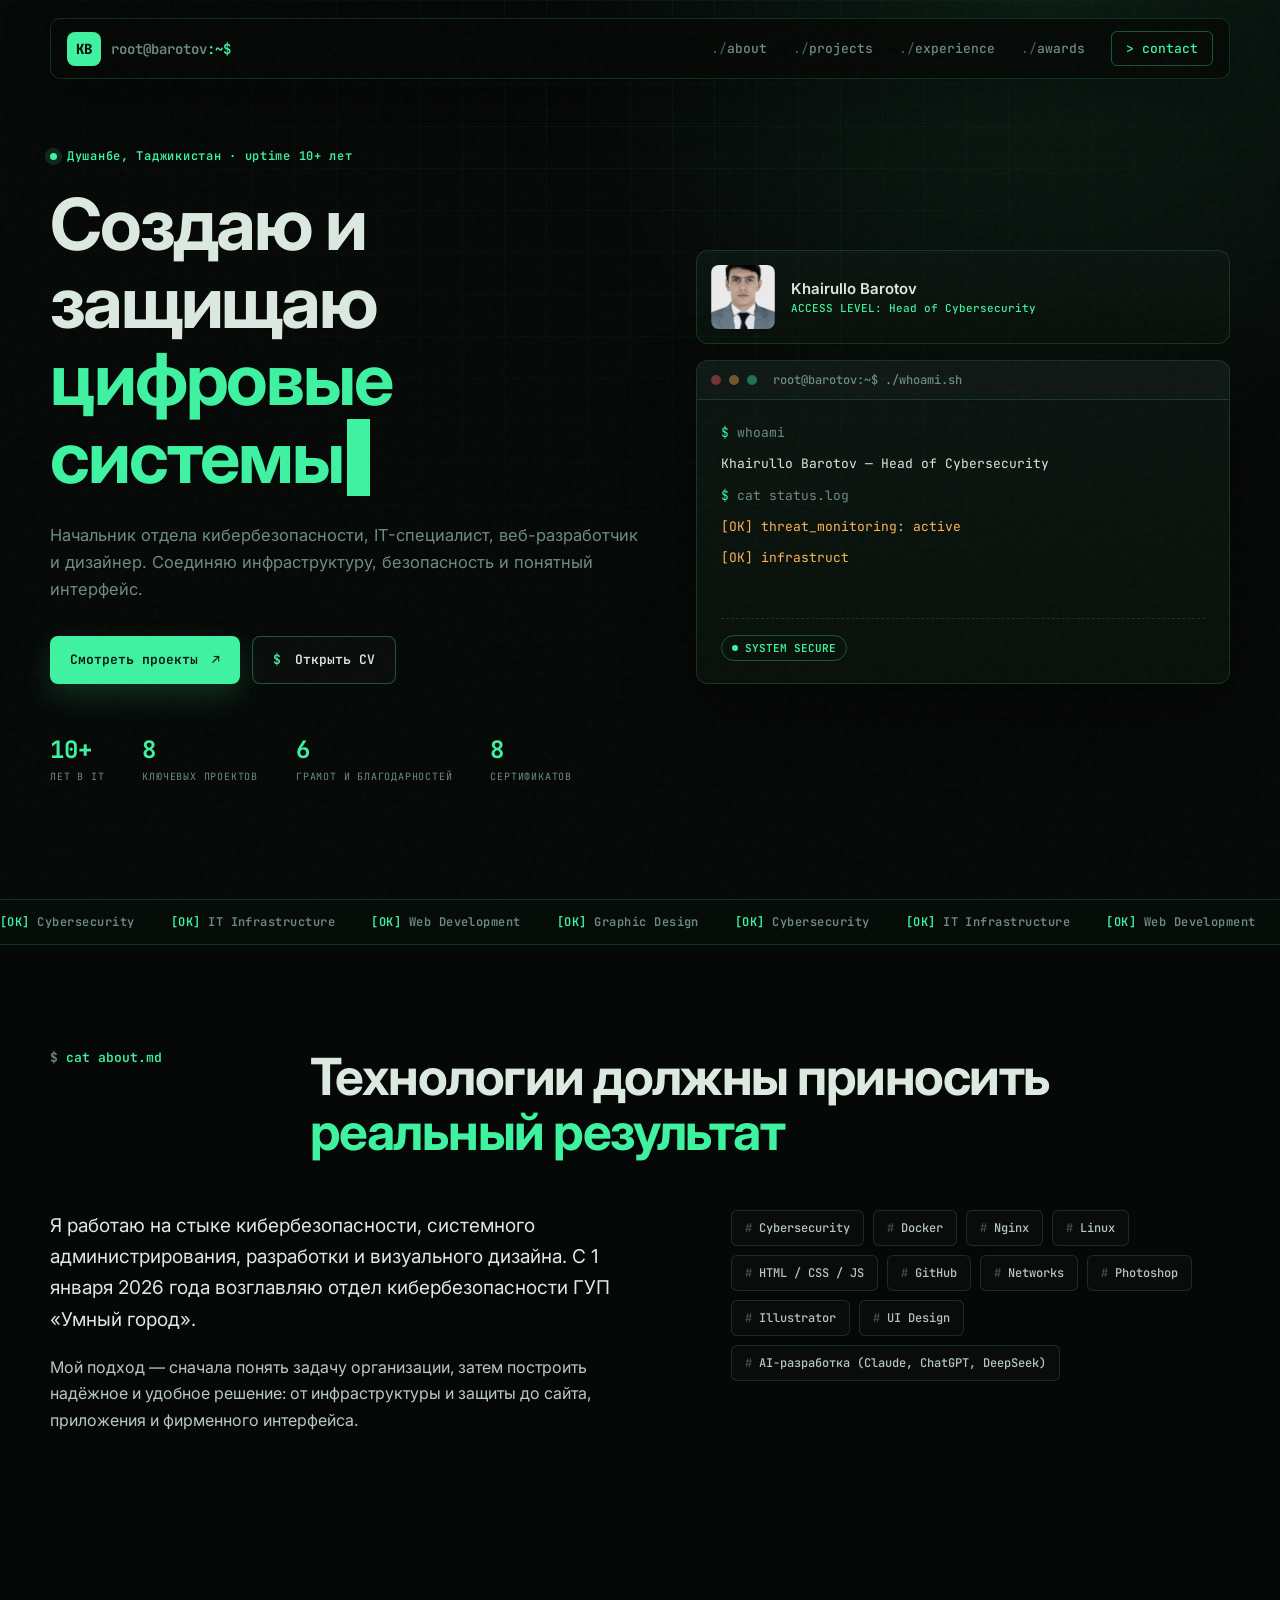
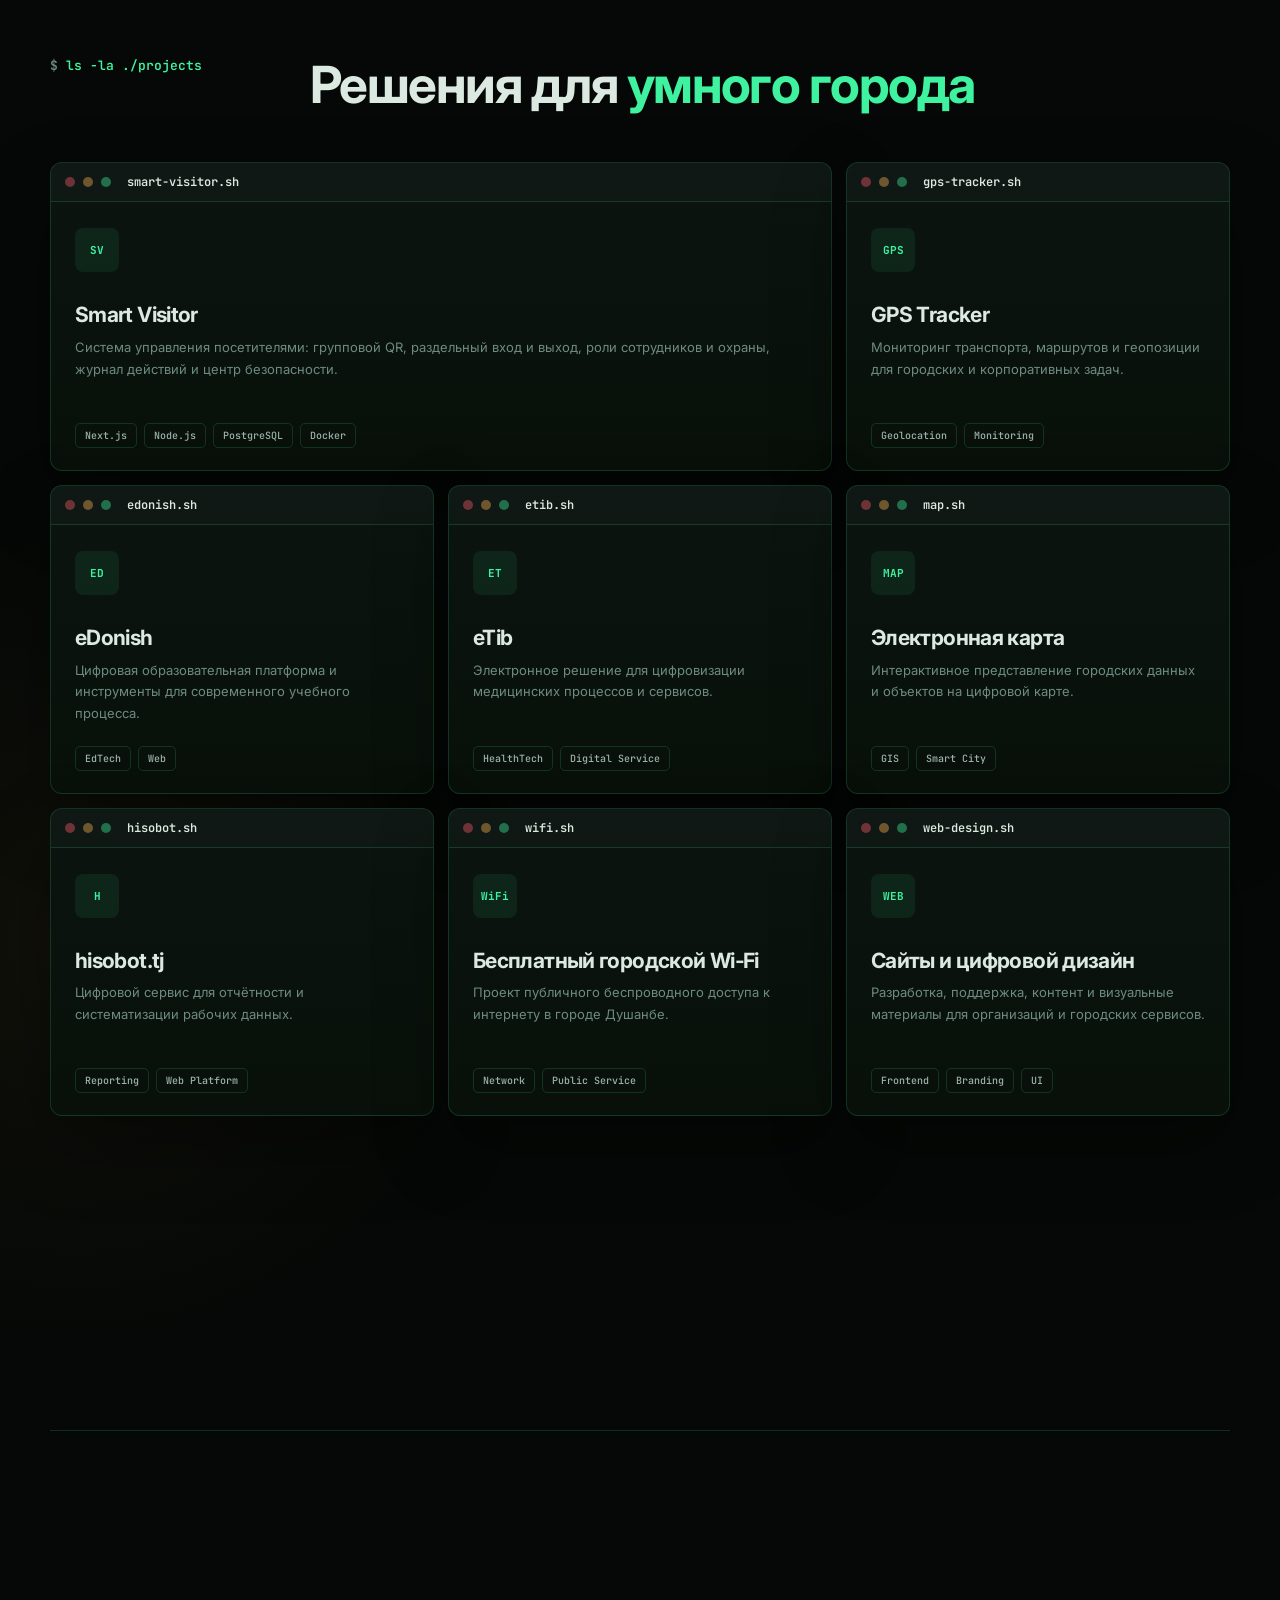
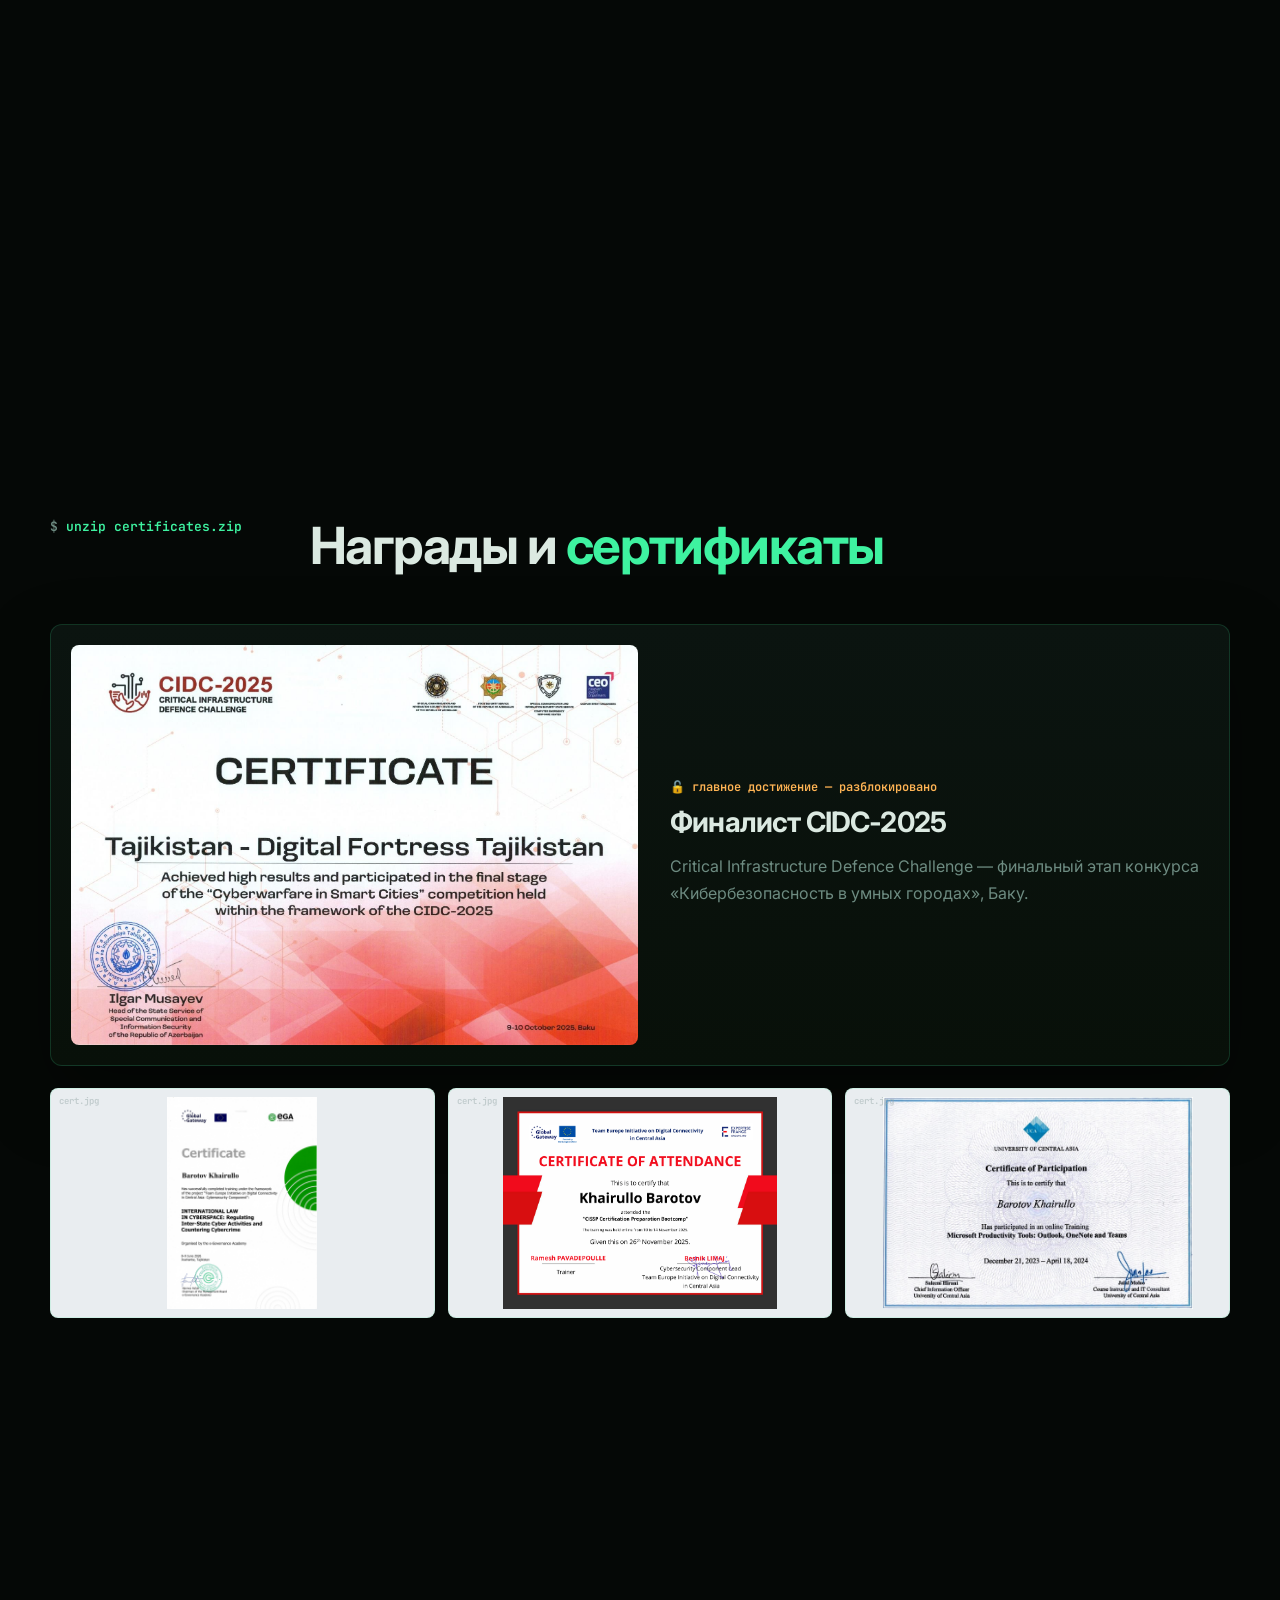
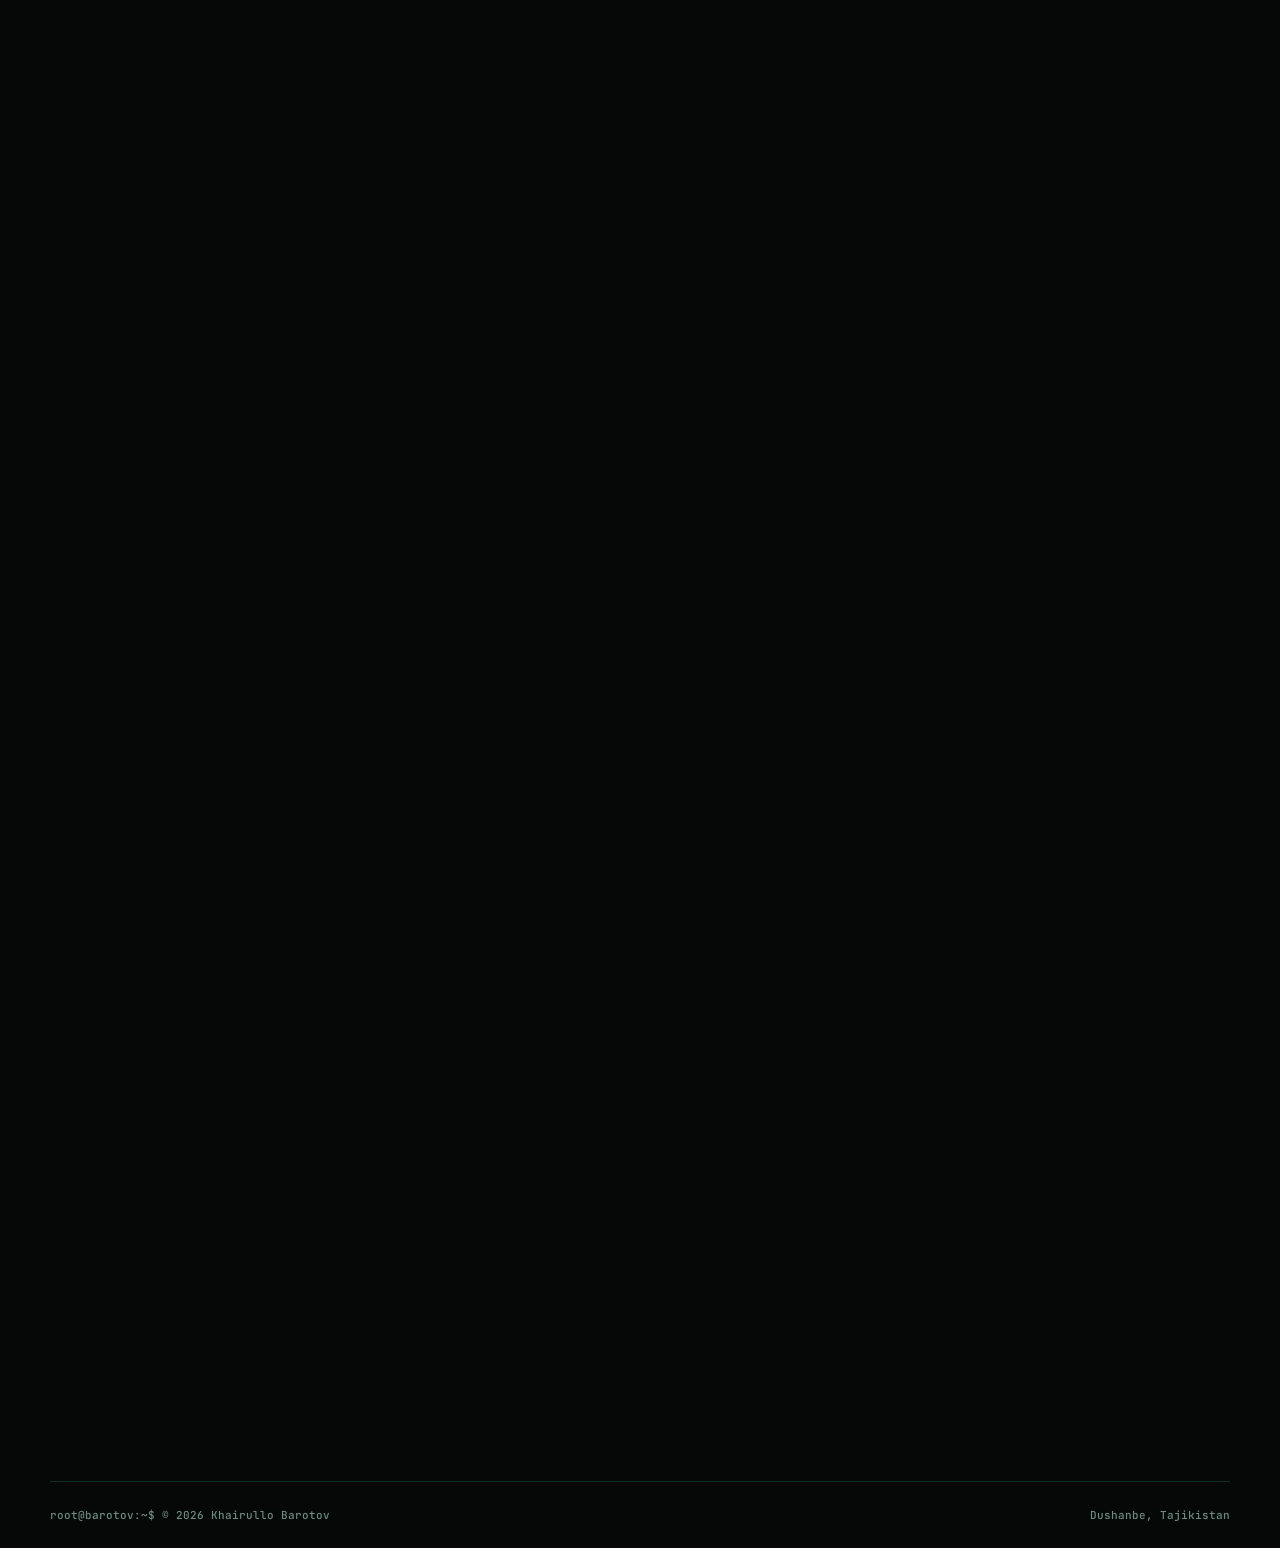
==== commit 568f3d28: "Add AI-assisted development skill (Claude, ChatGPT, DeepSeek)" ====
--- a/index.html
+++ b/index.html
@@ -71,7 +71,7 @@
           <p>Я работаю на стыке кибербезопасности, системного администрирования, разработки и визуального дизайна. С 1 января 2026 года возглавляю отдел кибербезопасности ГУП «Умный город».</p>
           <p>Мой подход — сначала понять задачу организации, затем построить надёжное и удобное решение: от инфраструктуры и защиты до сайта, приложения и фирменного интерфейса.</p>
         </div>
-        <div class="skill-cloud reveal"><span>Cybersecurity</span> <span>Docker</span> <span>Nginx</span> <span>Linux</span> <span>HTML / CSS / JS</span> <span>GitHub</span> <span>Networks</span> <span>Photoshop</span> <span>Illustrator</span> <span>UI Design</span></div>
+        <div class="skill-cloud reveal"><span>Cybersecurity</span> <span>Docker</span> <span>Nginx</span> <span>Linux</span> <span>HTML / CSS / JS</span> <span>GitHub</span> <span>Networks</span> <span>Photoshop</span> <span>Illustrator</span> <span>UI Design</span> <span>AI-разработка (Claude, ChatGPT, DeepSeek)</span></div>
       </div>
     </section>
 
--- a/styles.css
+++ b/styles.css
@@ -60,7 +60,7 @@
 h1 .cursor{display:inline-block;width:.5ch;background:var(--green);animation:blink 1s steps(1) infinite;margin-left:4px}
 .hero-lead{max-width:600px;margin:26px 0 32px;color:var(--muted);font-size:16.5px}
 .hero-actions,.download-actions{display:flex;flex-wrap:wrap;gap:12px}
-.hero-stats{display:flex;gap:38px;margin-top:46px;font-family:var(--mono)}
+.hero-stats{display:flex;flex-wrap:wrap;gap:28px 38px;margin-top:46px;font-family:var(--mono)}
 .hero-stats div{display:grid}
 .hero-stats strong{color:var(--green);font-size:24px;font-weight:700}
 .hero-stats span{color:var(--muted);font-size:10px;text-transform:uppercase;letter-spacing:.08em}
@@ -198,6 +198,7 @@
   footer{flex-direction:column;gap:8px}
   .status-row{flex-direction:column;gap:10px}
   .mini-stat{text-align:left}
+  .hero-stats{gap:20px 28px}
 }
 @media(prefers-reduced-motion:reduce){
   html{scroll-behavior:auto}
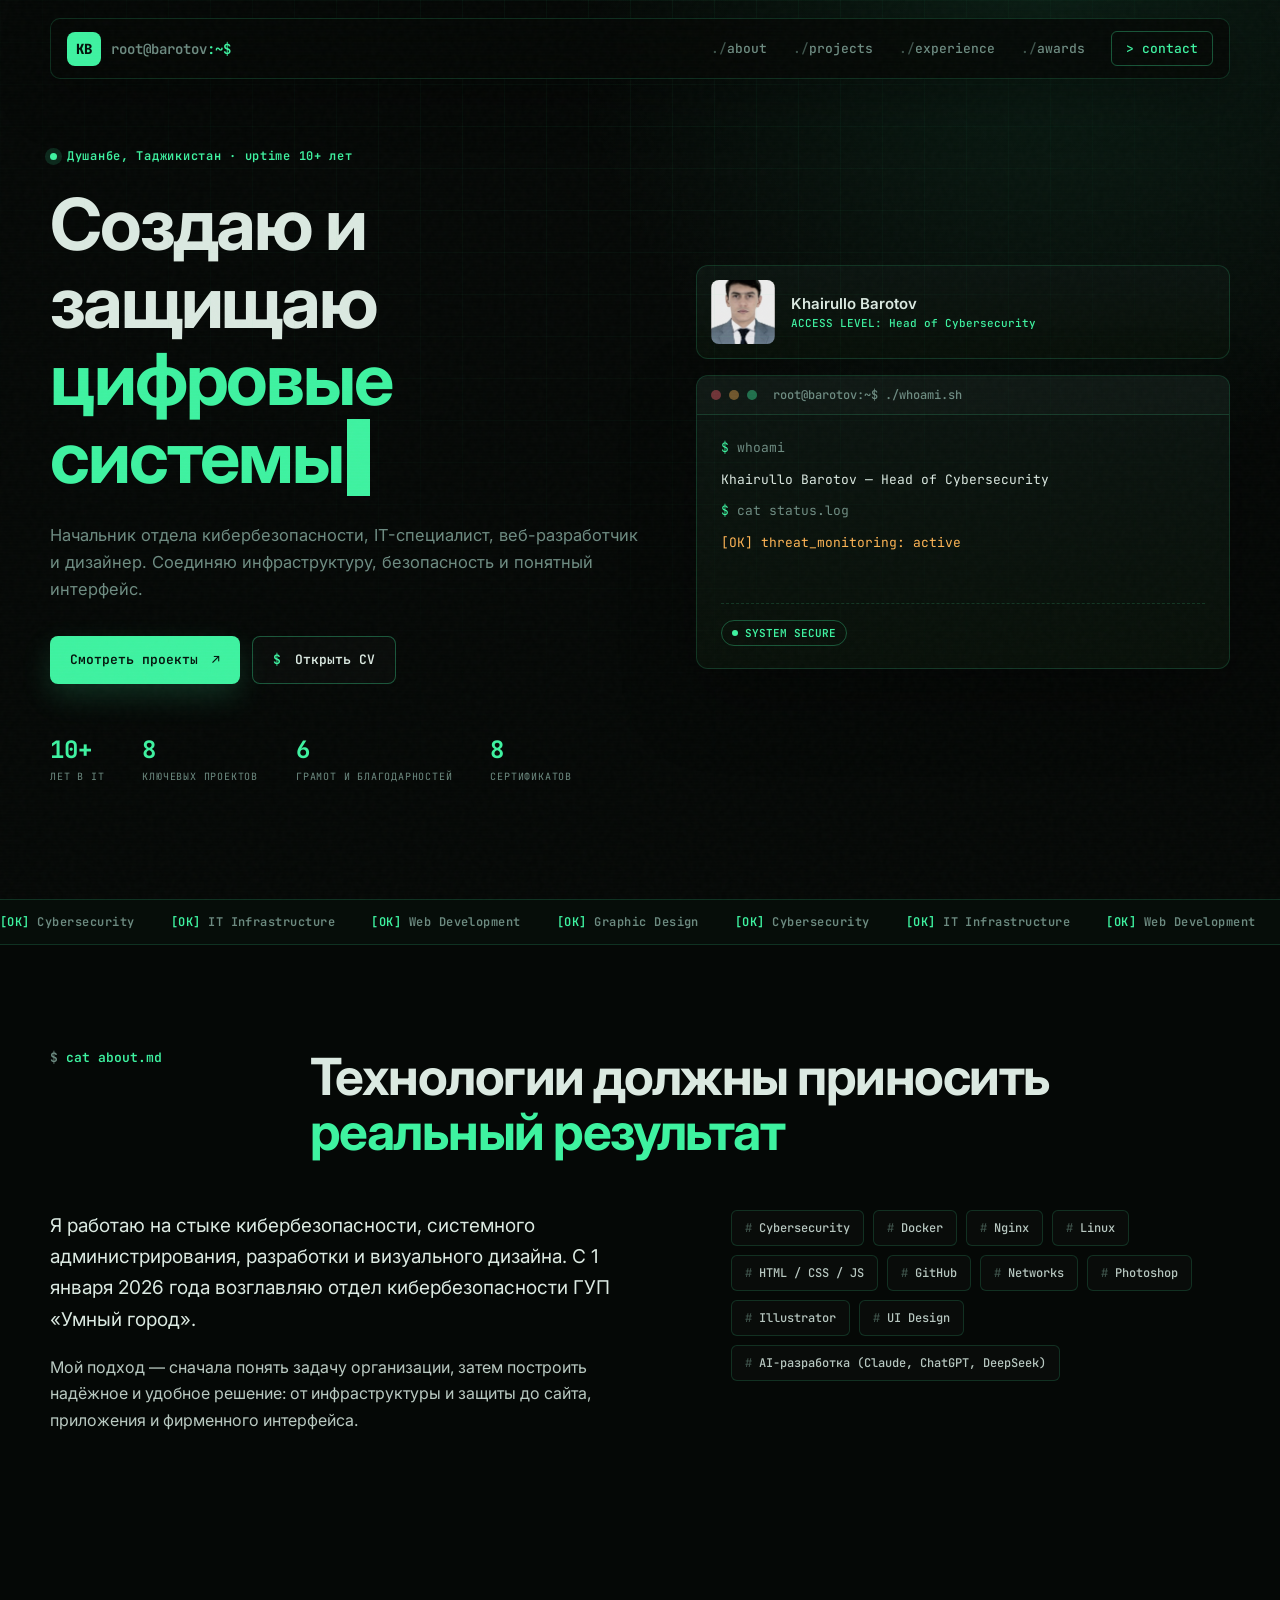
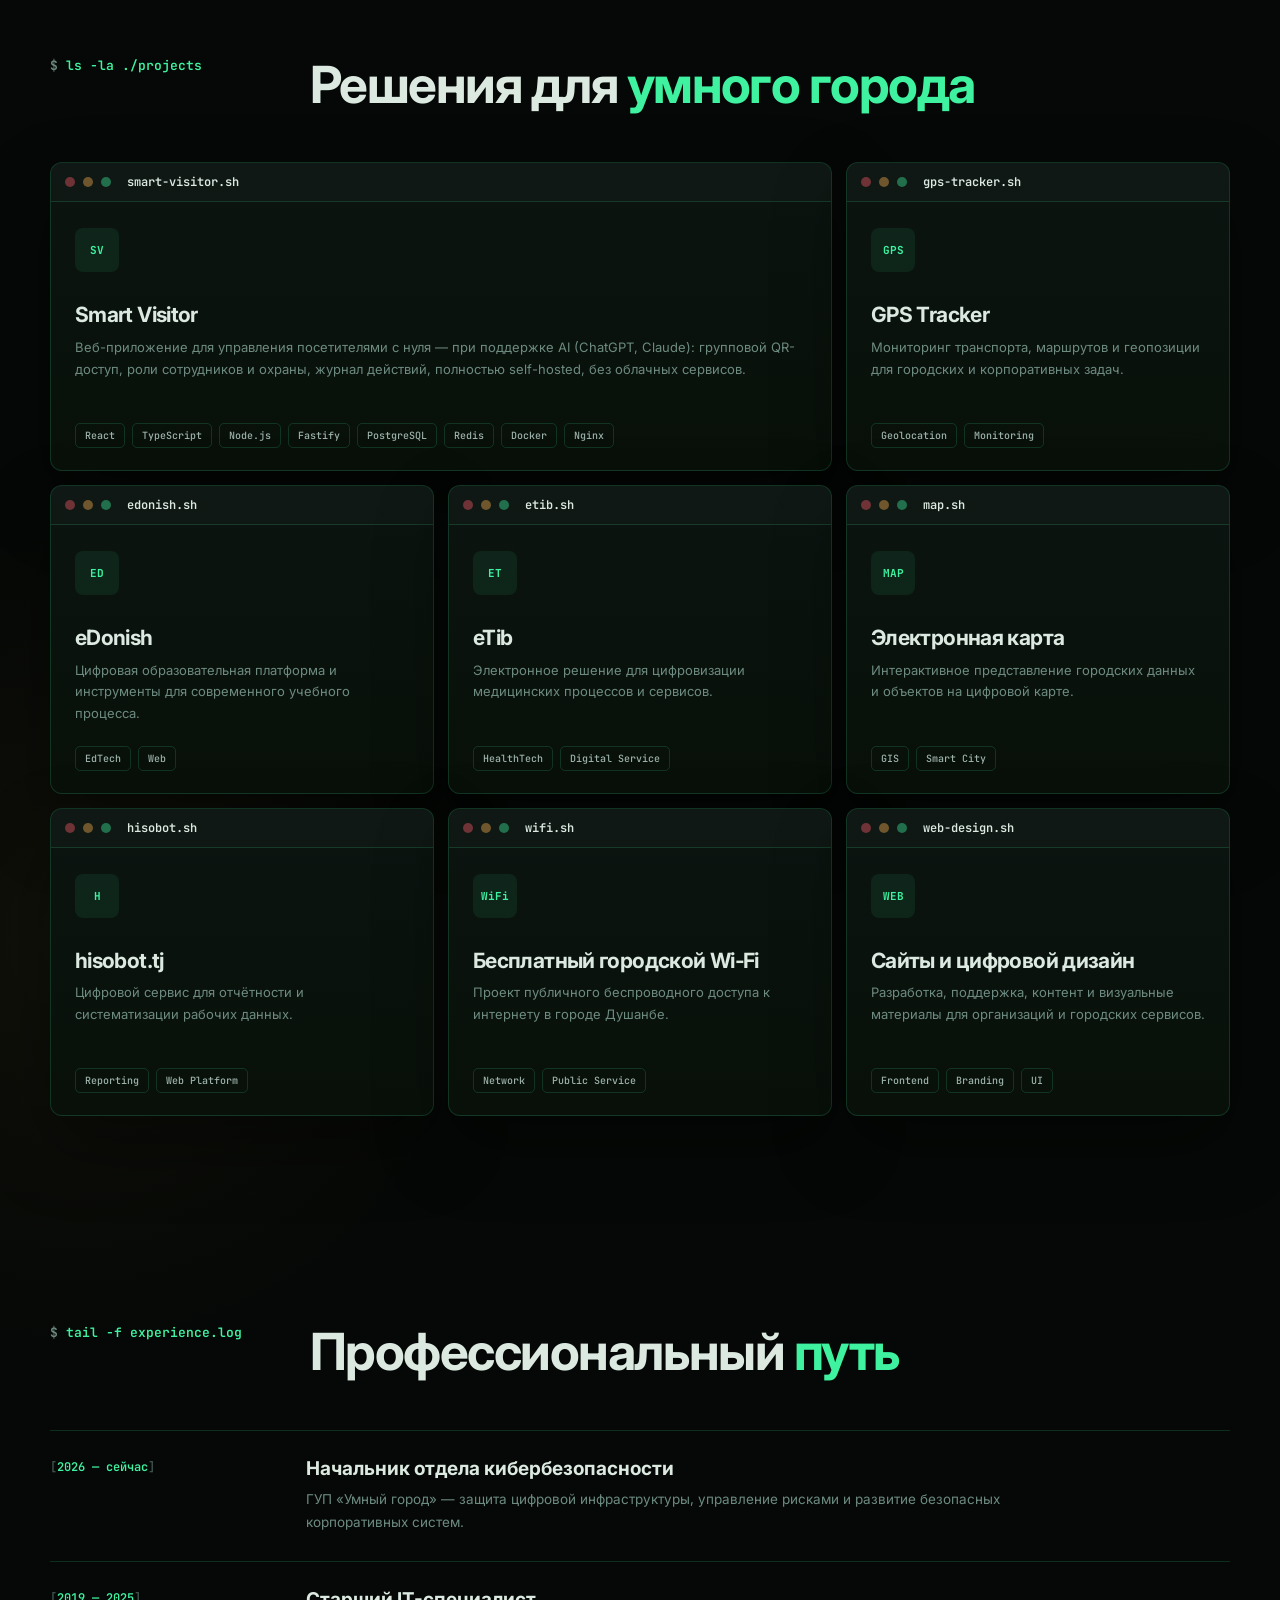
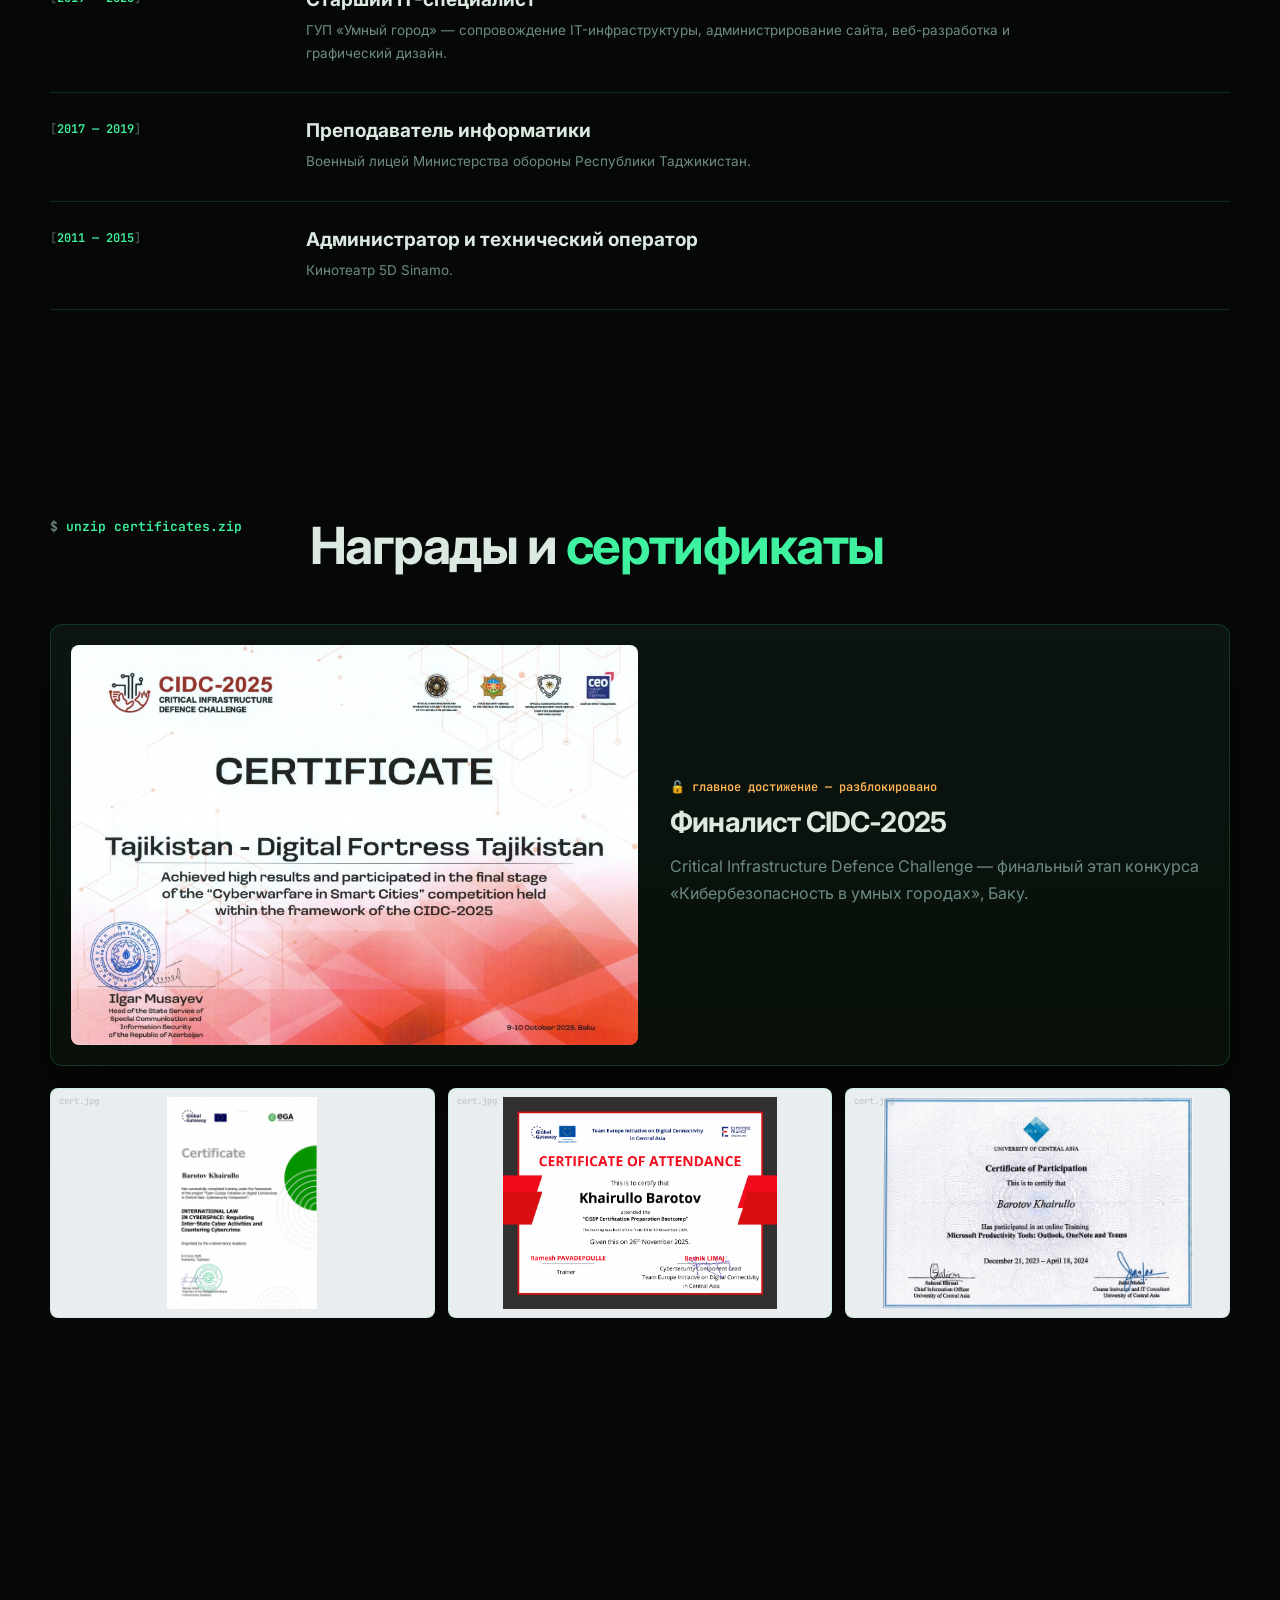
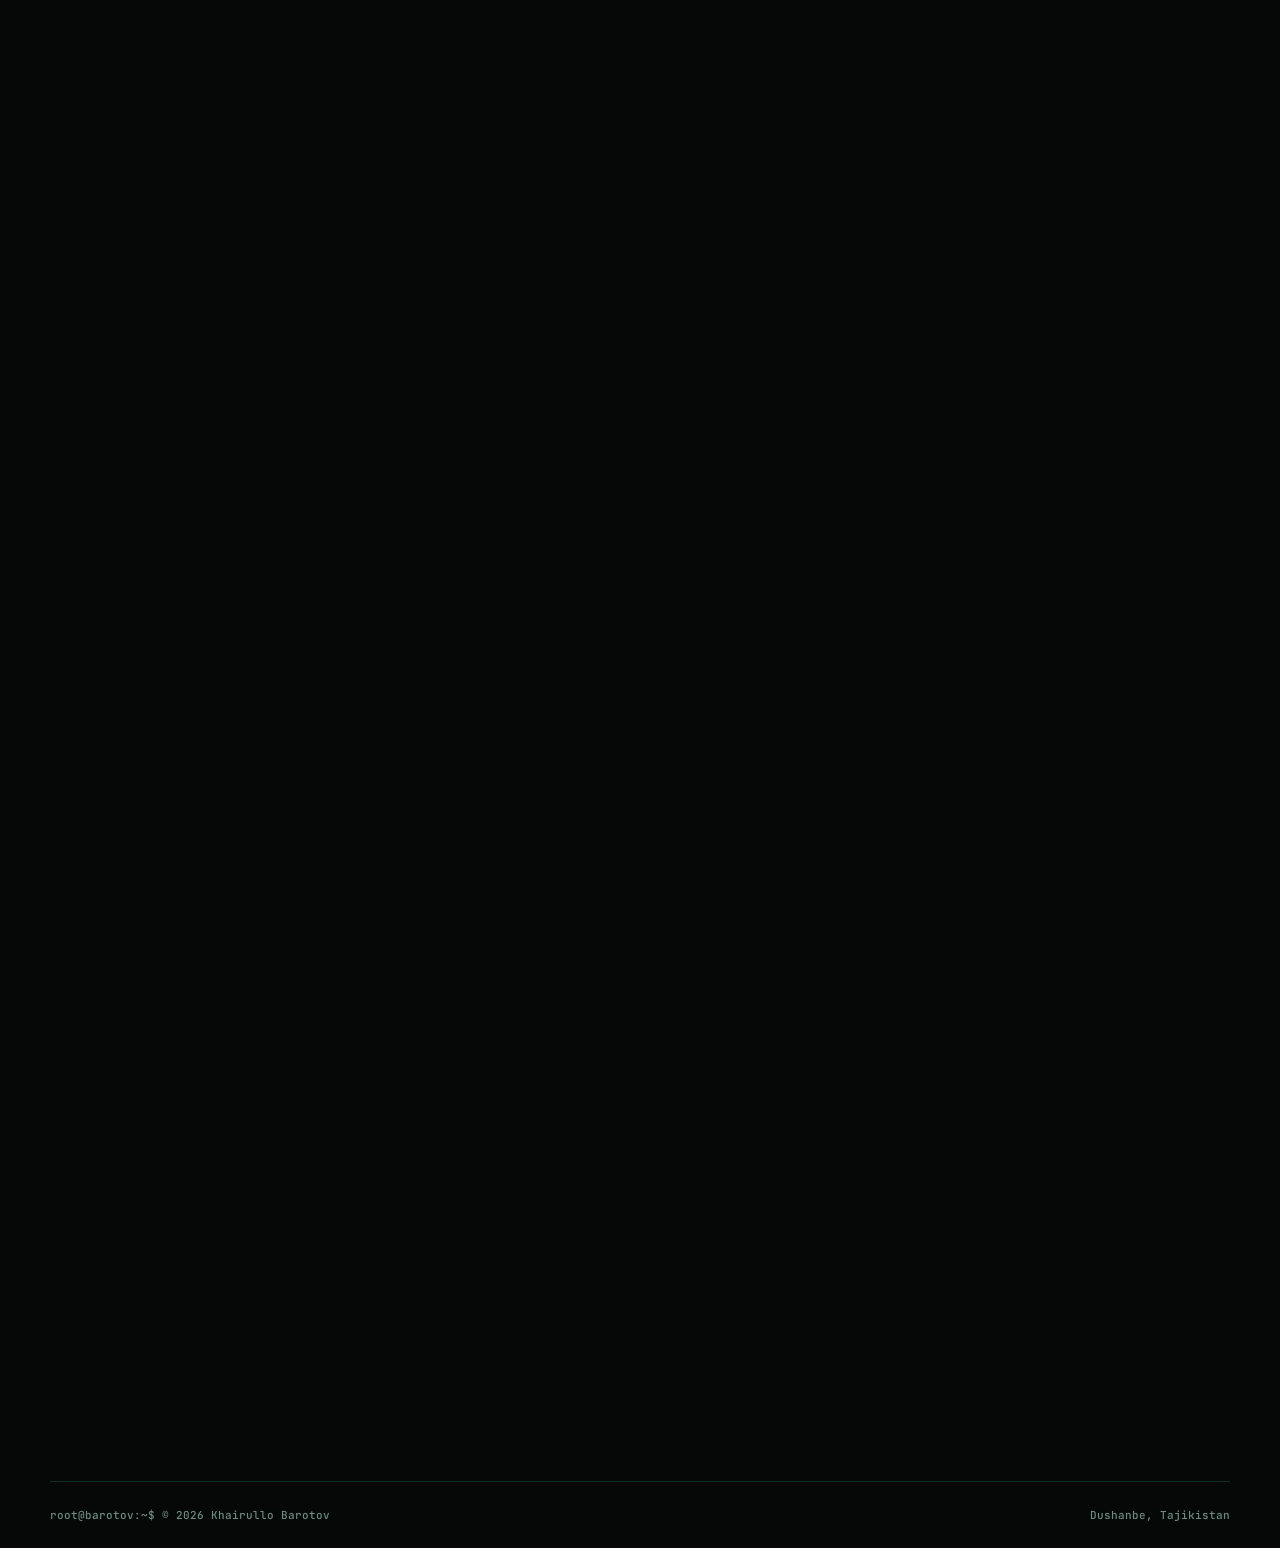
==== commit a28e8577: "Update Smart Visitor with real tech stack + AI-assisted note" ====
--- a/index.html
+++ b/index.html
@@ -80,7 +80,7 @@
       <div class="project-grid">
         <article class="project featured term reveal">
           <div class="term-bar"><span class="term-dot red"></span><span class="term-dot amber"></span><span class="term-dot green"></span><span class="term-path">smart-visitor.sh</span></div>
-          <div class="term-body"><div class="project-icon">SV</div><h3>Smart Visitor</h3><p>Система управления посетителями: групповой QR, раздельный вход и выход, роли сотрудников и охраны, журнал действий и центр безопасности.</p><div class="tags"><span>Next.js</span> <span>Node.js</span> <span>PostgreSQL</span> <span>Docker</span></div></div>
+          <div class="term-body"><div class="project-icon">SV</div><h3>Smart Visitor</h3><p>Веб-приложение для управления посетителями с нуля — при поддержке AI (ChatGPT, Claude): групповой QR-доступ, роли сотрудников и охраны, журнал действий, полностью self-hosted, без облачных сервисов.</p><div class="tags"><span>React</span> <span>TypeScript</span> <span>Node.js</span> <span>Fastify</span> <span>PostgreSQL</span> <span>Redis</span> <span>Docker</span> <span>Nginx</span></div></div>
         </article>
         <article class="project term reveal">
           <div class="term-bar"><span class="term-dot red"></span><span class="term-dot amber"></span><span class="term-dot green"></span><span class="term-path">gps-tracker.sh</span></div>
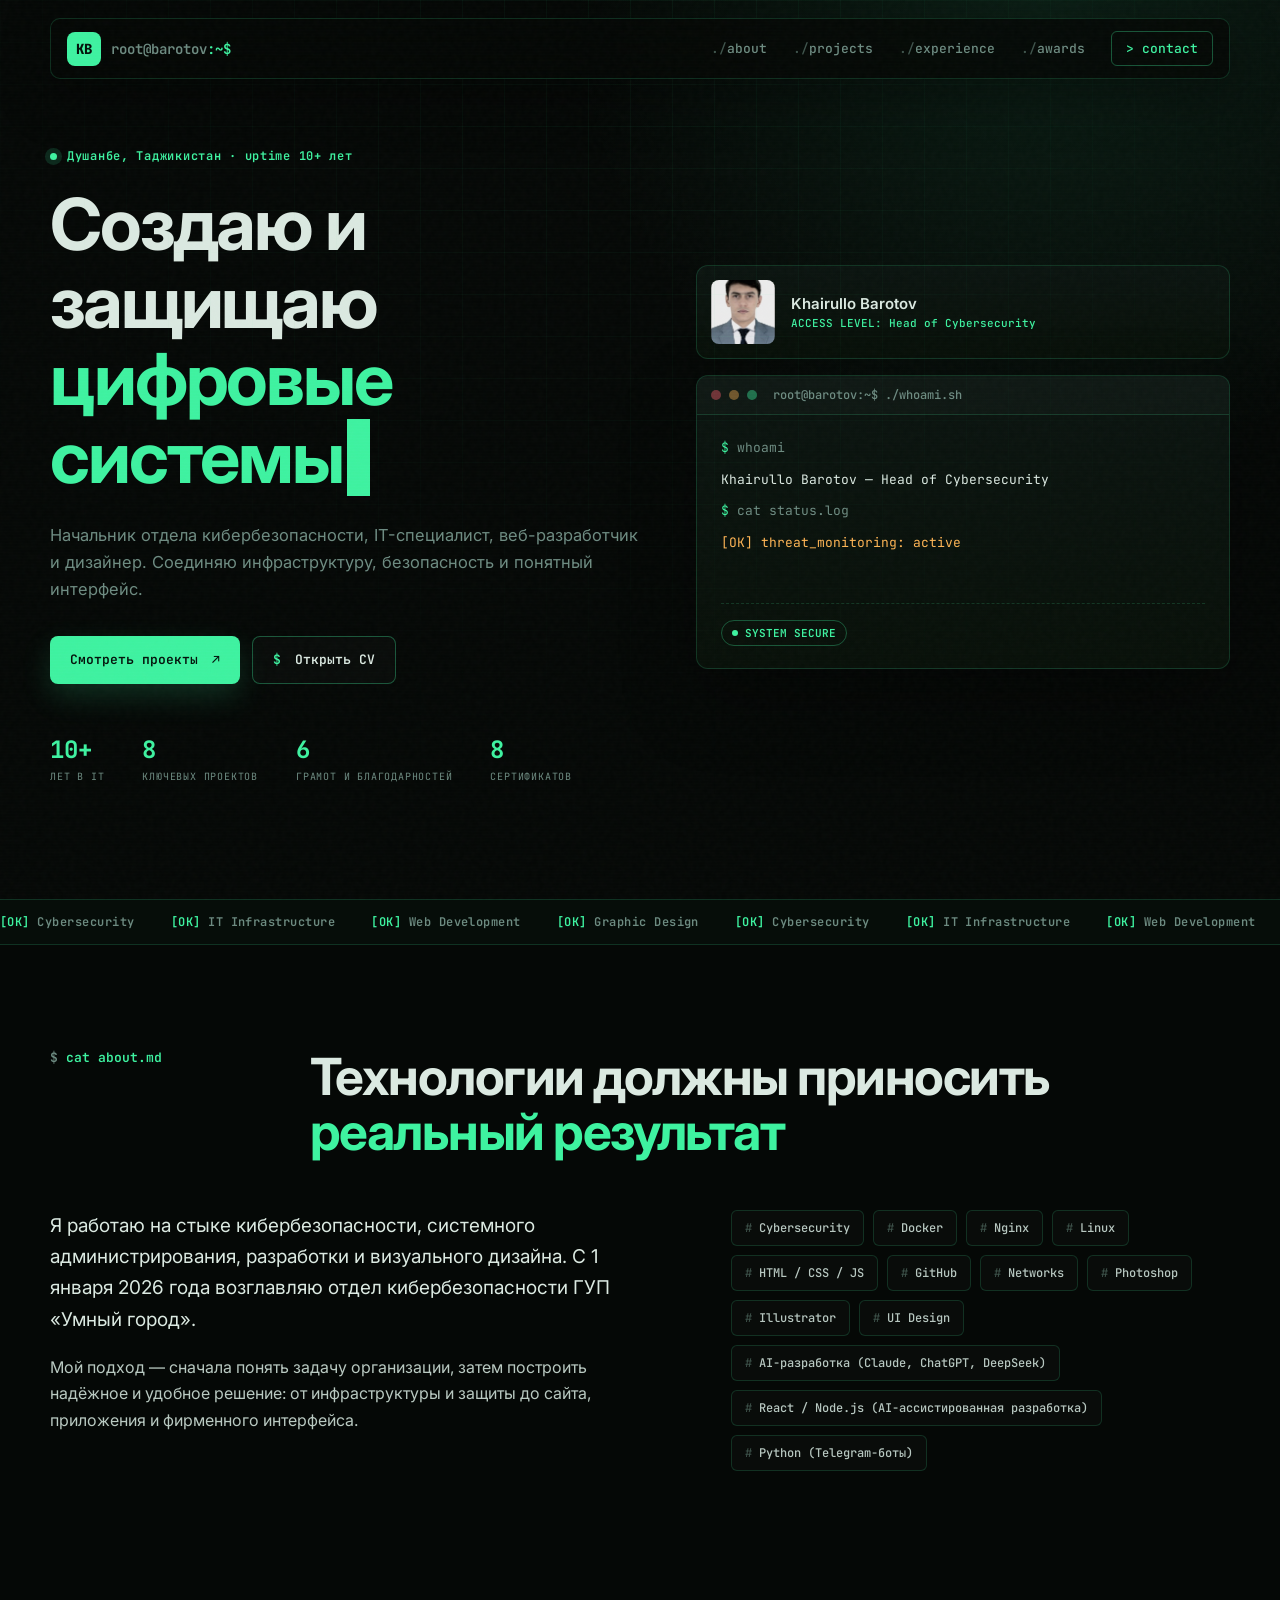
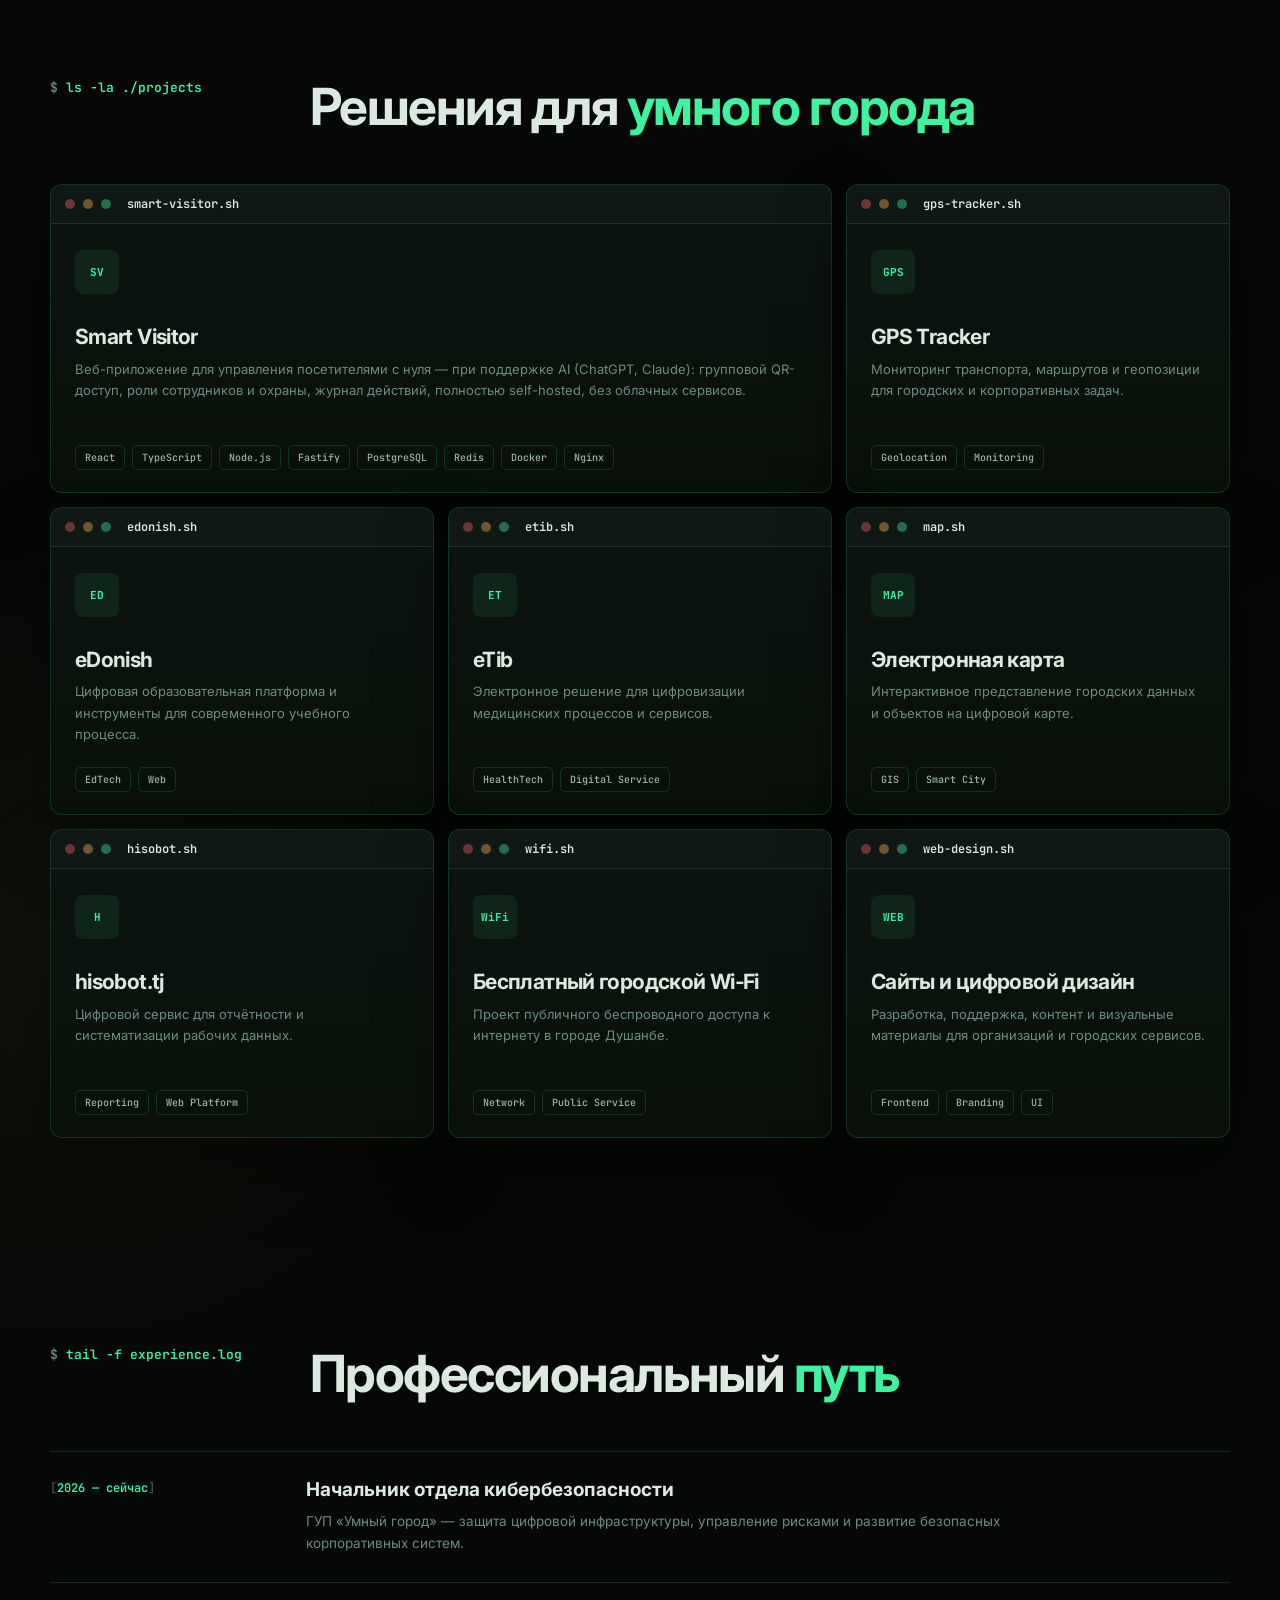
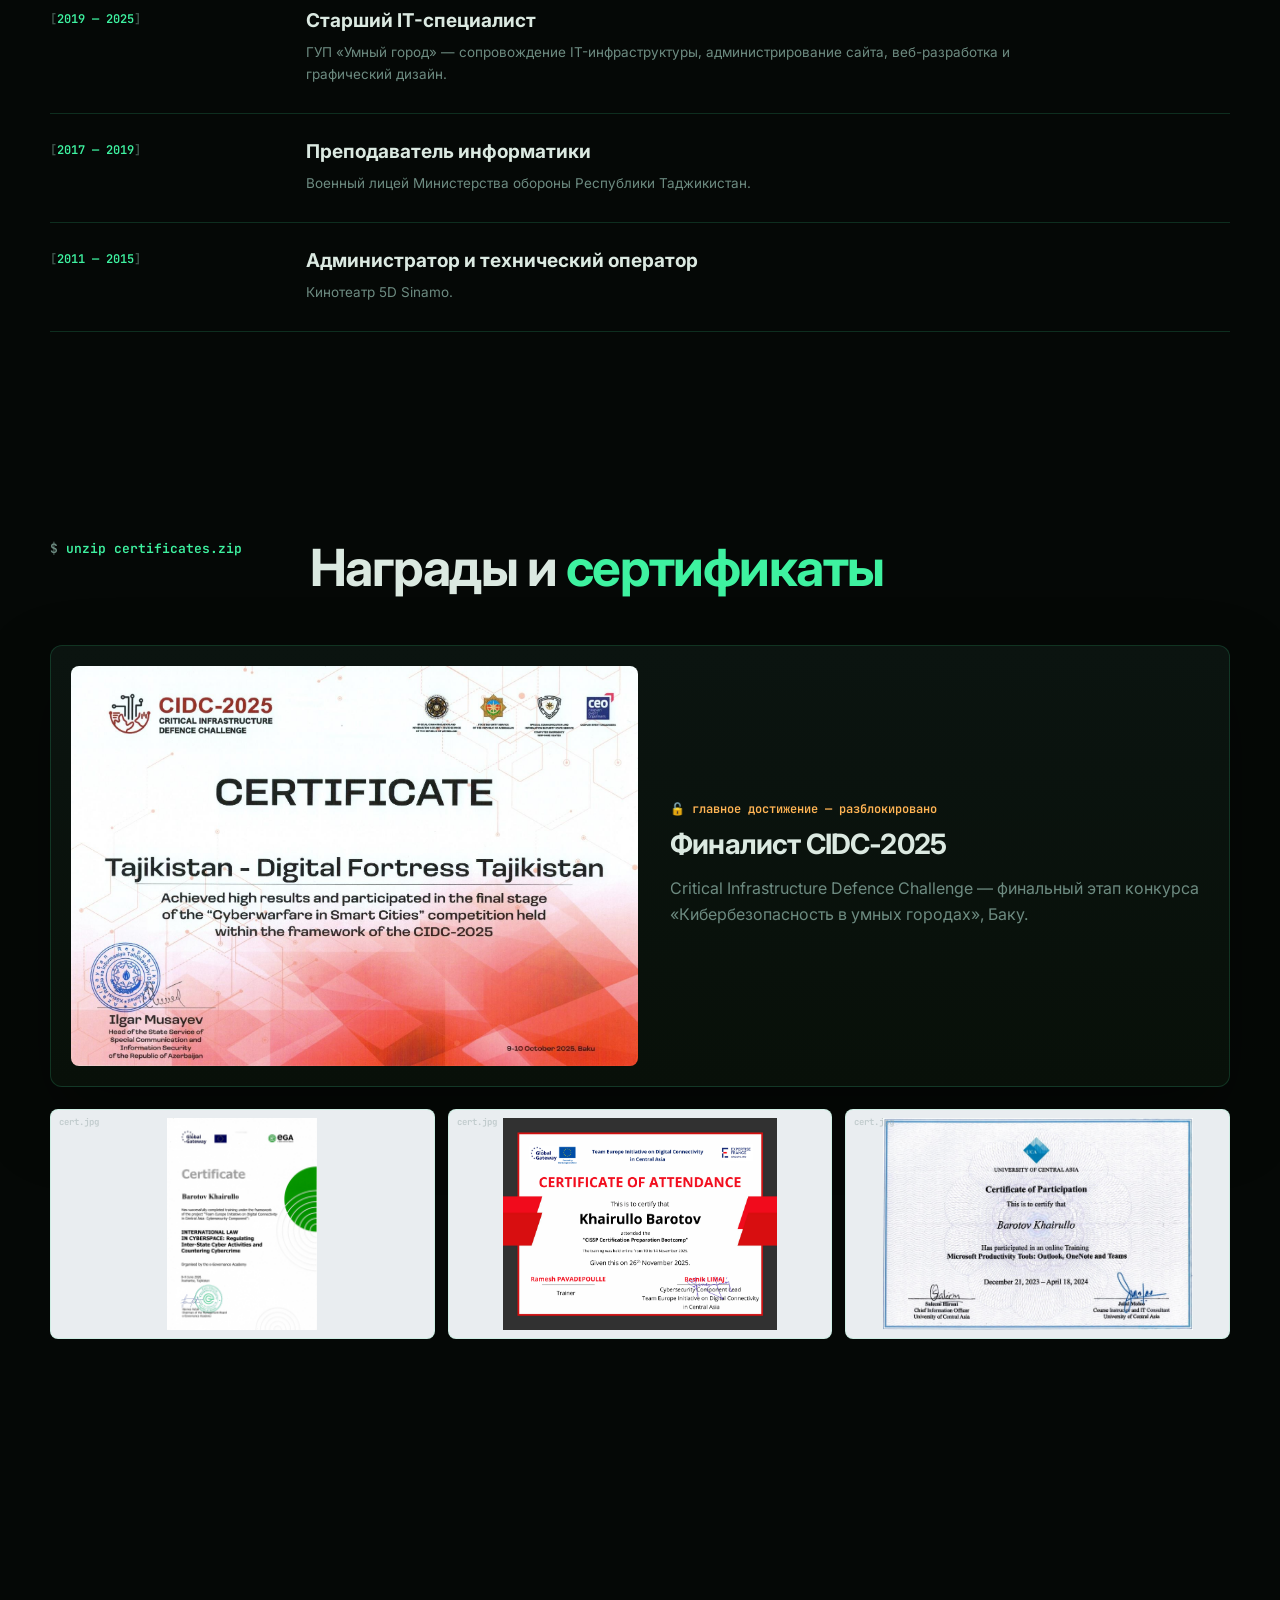
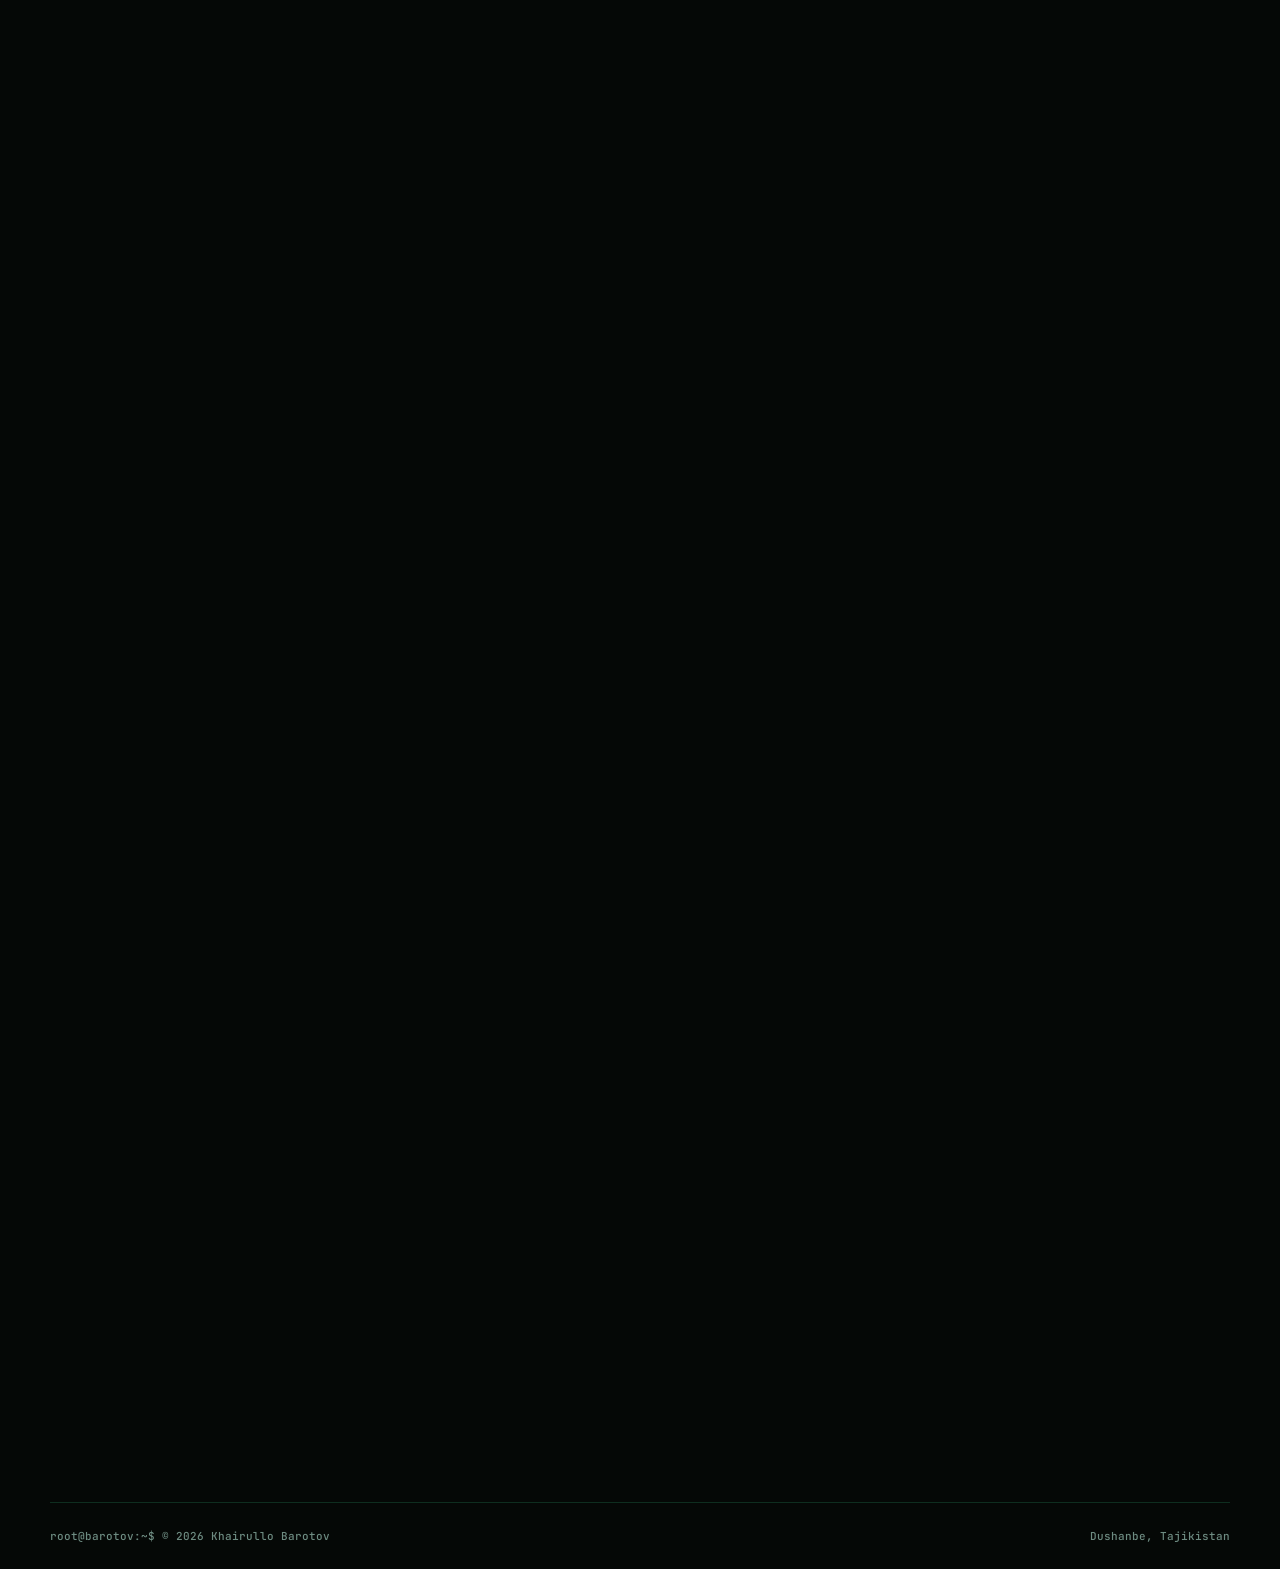
==== commit eb9ff279: "Add React/Node.js and Python (Telegram bots) skills" ====
--- a/index.html
+++ b/index.html
@@ -71,7 +71,7 @@
           <p>Я работаю на стыке кибербезопасности, системного администрирования, разработки и визуального дизайна. С 1 января 2026 года возглавляю отдел кибербезопасности ГУП «Умный город».</p>
           <p>Мой подход — сначала понять задачу организации, затем построить надёжное и удобное решение: от инфраструктуры и защиты до сайта, приложения и фирменного интерфейса.</p>
         </div>
-        <div class="skill-cloud reveal"><span>Cybersecurity</span> <span>Docker</span> <span>Nginx</span> <span>Linux</span> <span>HTML / CSS / JS</span> <span>GitHub</span> <span>Networks</span> <span>Photoshop</span> <span>Illustrator</span> <span>UI Design</span> <span>AI-разработка (Claude, ChatGPT, DeepSeek)</span></div>
+        <div class="skill-cloud reveal"><span>Cybersecurity</span> <span>Docker</span> <span>Nginx</span> <span>Linux</span> <span>HTML / CSS / JS</span> <span>GitHub</span> <span>Networks</span> <span>Photoshop</span> <span>Illustrator</span> <span>UI Design</span> <span>AI-разработка (Claude, ChatGPT, DeepSeek)</span> <span>React / Node.js (AI-ассистированная разработка)</span> <span>Python (Telegram-боты)</span></div>
       </div>
     </section>
 
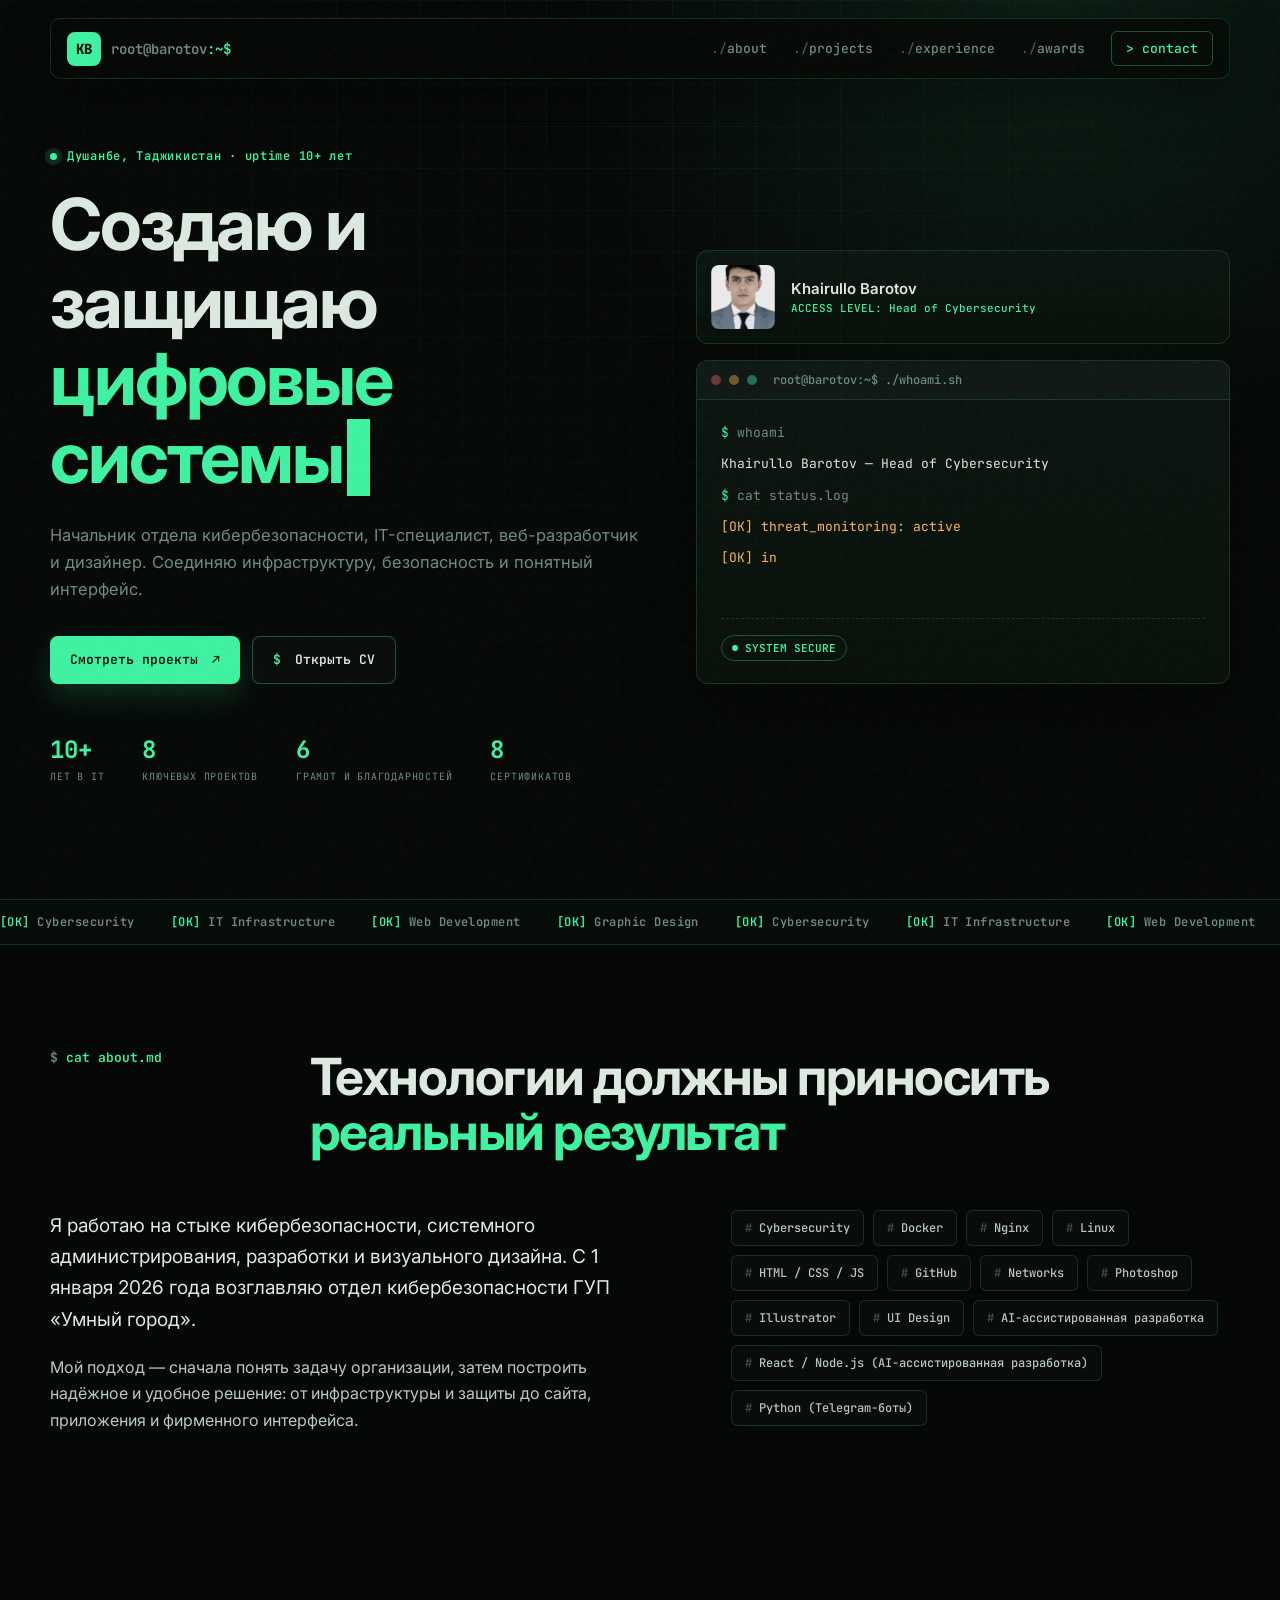
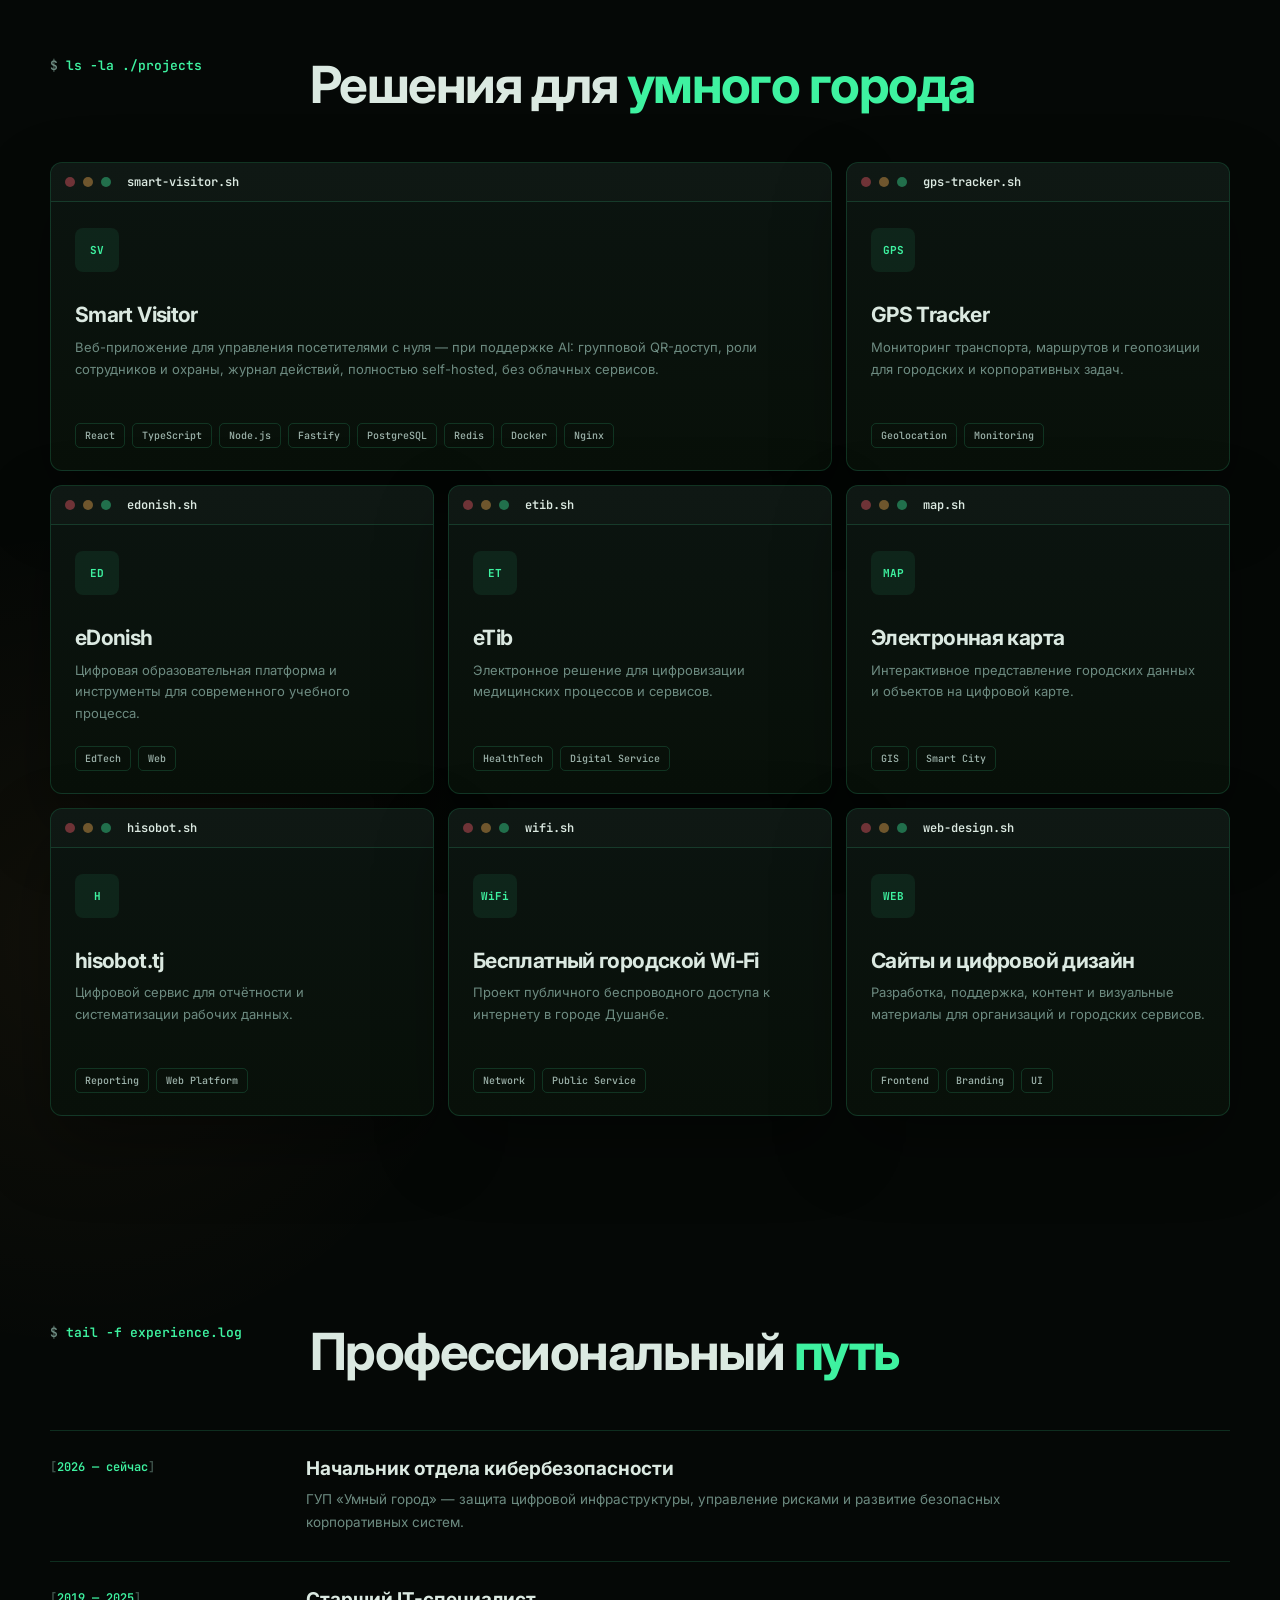
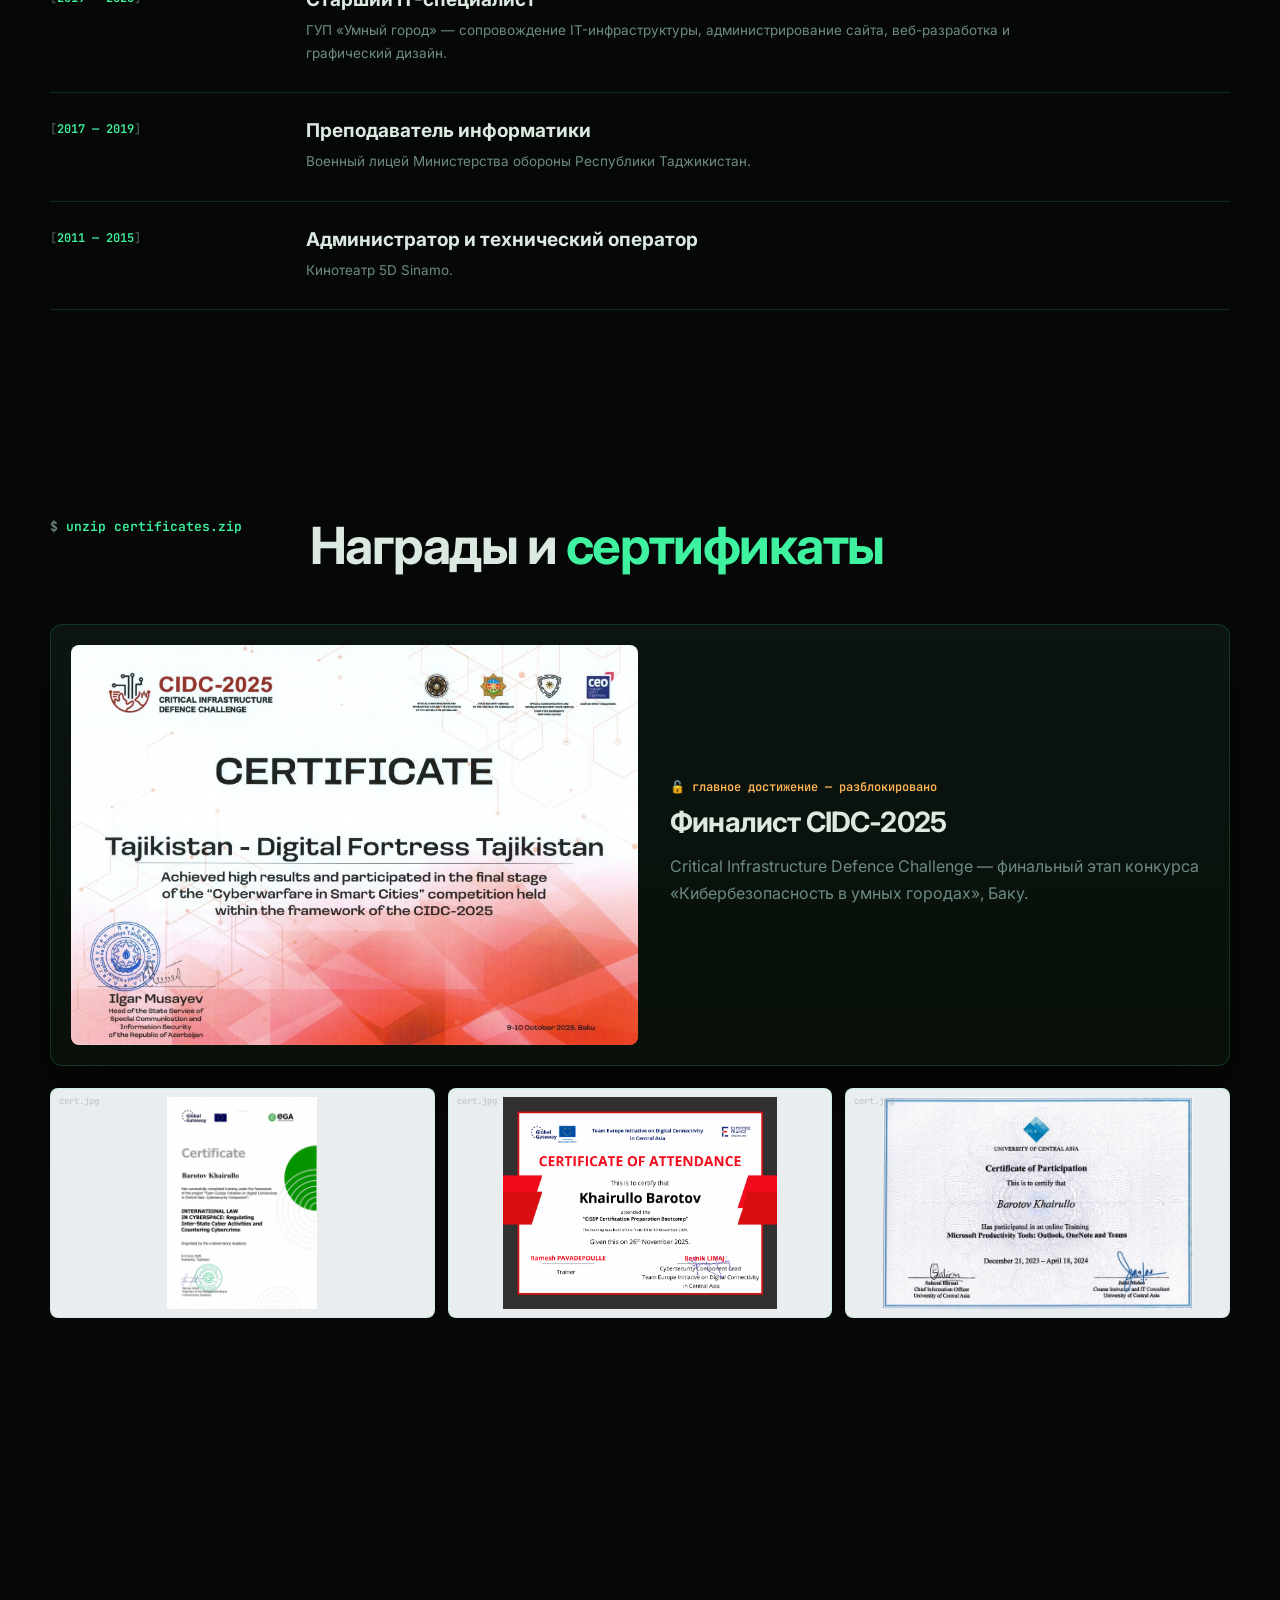
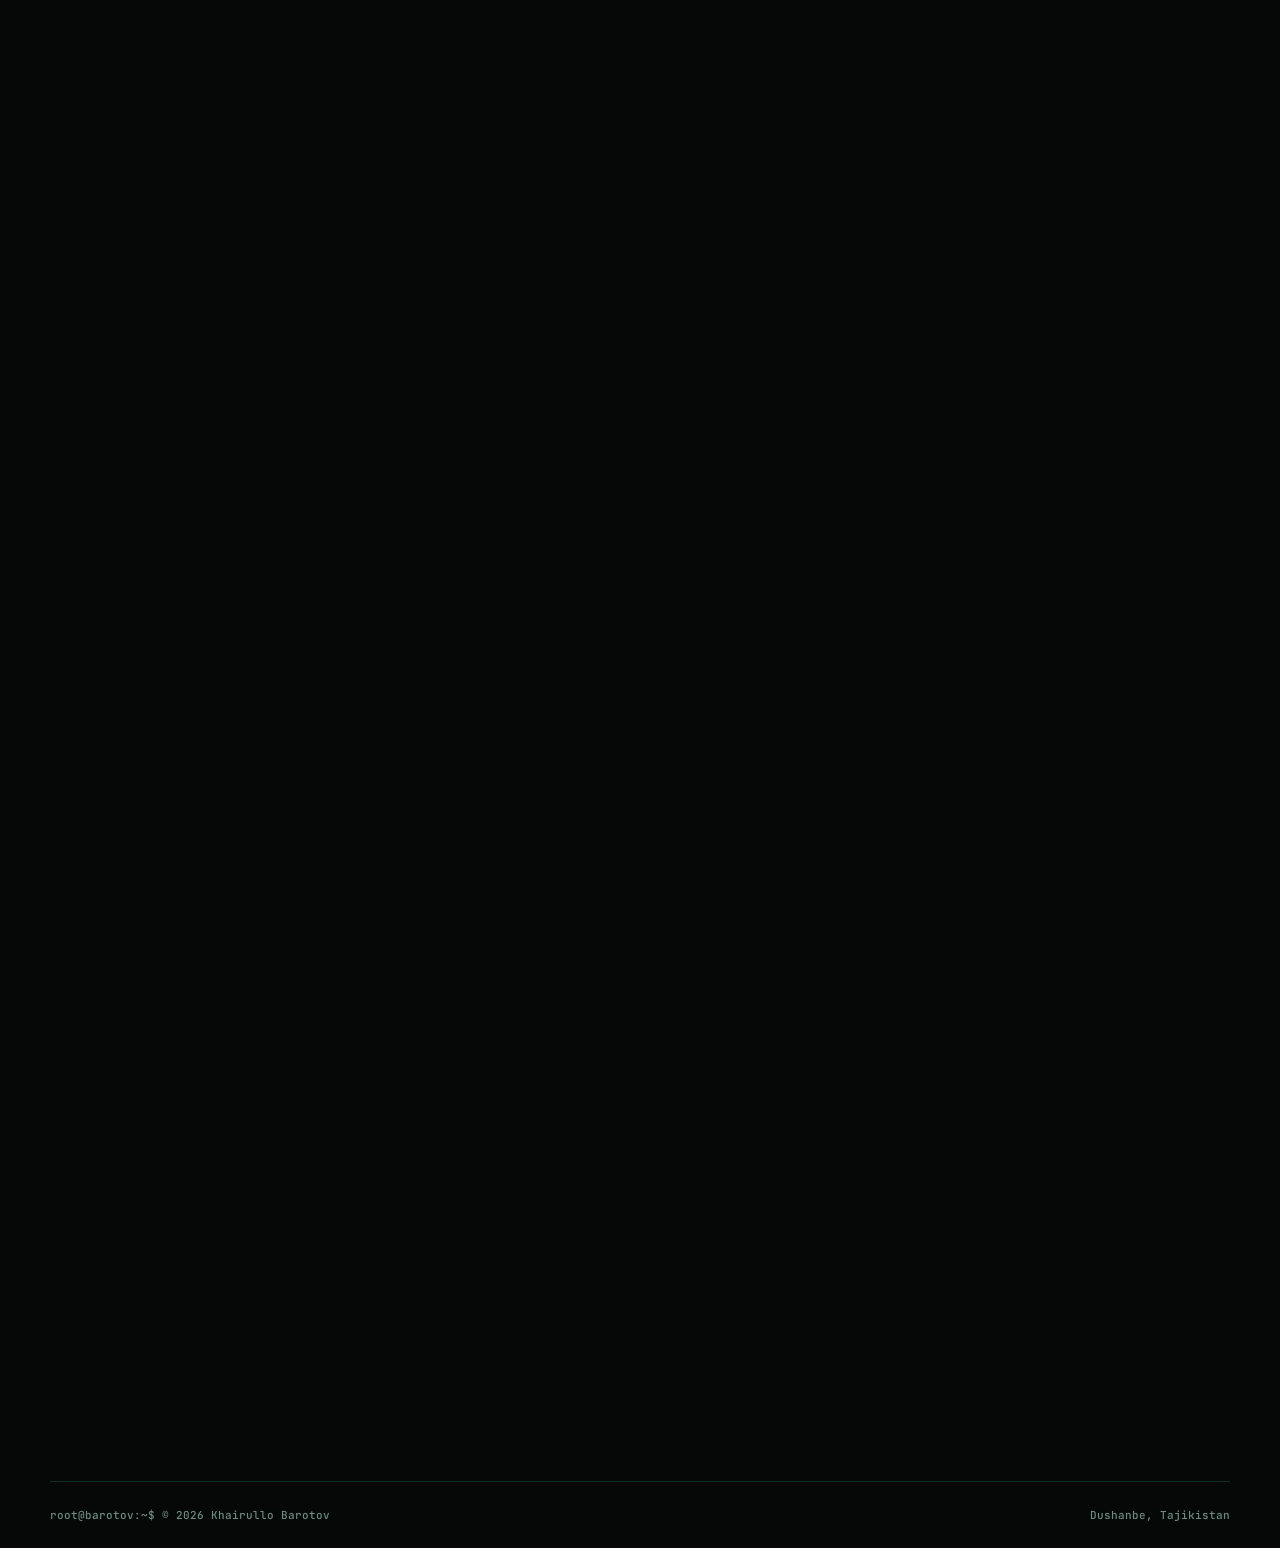
==== commit 5cc1c64f: "Remove specific AI tool brand names, keep generic wording" ====
--- a/index.html
+++ b/index.html
@@ -71,7 +71,7 @@
           <p>Я работаю на стыке кибербезопасности, системного администрирования, разработки и визуального дизайна. С 1 января 2026 года возглавляю отдел кибербезопасности ГУП «Умный город».</p>
           <p>Мой подход — сначала понять задачу организации, затем построить надёжное и удобное решение: от инфраструктуры и защиты до сайта, приложения и фирменного интерфейса.</p>
         </div>
-        <div class="skill-cloud reveal"><span>Cybersecurity</span> <span>Docker</span> <span>Nginx</span> <span>Linux</span> <span>HTML / CSS / JS</span> <span>GitHub</span> <span>Networks</span> <span>Photoshop</span> <span>Illustrator</span> <span>UI Design</span> <span>AI-разработка (Claude, ChatGPT, DeepSeek)</span> <span>React / Node.js (AI-ассистированная разработка)</span> <span>Python (Telegram-боты)</span></div>
+        <div class="skill-cloud reveal"><span>Cybersecurity</span> <span>Docker</span> <span>Nginx</span> <span>Linux</span> <span>HTML / CSS / JS</span> <span>GitHub</span> <span>Networks</span> <span>Photoshop</span> <span>Illustrator</span> <span>UI Design</span> <span>AI-ассистированная разработка</span> <span>React / Node.js (AI-ассистированная разработка)</span> <span>Python (Telegram-боты)</span></div>
       </div>
     </section>
 
@@ -80,7 +80,7 @@
       <div class="project-grid">
         <article class="project featured term reveal">
           <div class="term-bar"><span class="term-dot red"></span><span class="term-dot amber"></span><span class="term-dot green"></span><span class="term-path">smart-visitor.sh</span></div>
-          <div class="term-body"><div class="project-icon">SV</div><h3>Smart Visitor</h3><p>Веб-приложение для управления посетителями с нуля — при поддержке AI (ChatGPT, Claude): групповой QR-доступ, роли сотрудников и охраны, журнал действий, полностью self-hosted, без облачных сервисов.</p><div class="tags"><span>React</span> <span>TypeScript</span> <span>Node.js</span> <span>Fastify</span> <span>PostgreSQL</span> <span>Redis</span> <span>Docker</span> <span>Nginx</span></div></div>
+          <div class="term-body"><div class="project-icon">SV</div><h3>Smart Visitor</h3><p>Веб-приложение для управления посетителями с нуля — при поддержке AI: групповой QR-доступ, роли сотрудников и охраны, журнал действий, полностью self-hosted, без облачных сервисов.</p><div class="tags"><span>React</span> <span>TypeScript</span> <span>Node.js</span> <span>Fastify</span> <span>PostgreSQL</span> <span>Redis</span> <span>Docker</span> <span>Nginx</span></div></div>
         </article>
         <article class="project term reveal">
           <div class="term-bar"><span class="term-dot red"></span><span class="term-dot amber"></span><span class="term-dot green"></span><span class="term-path">gps-tracker.sh</span></div>
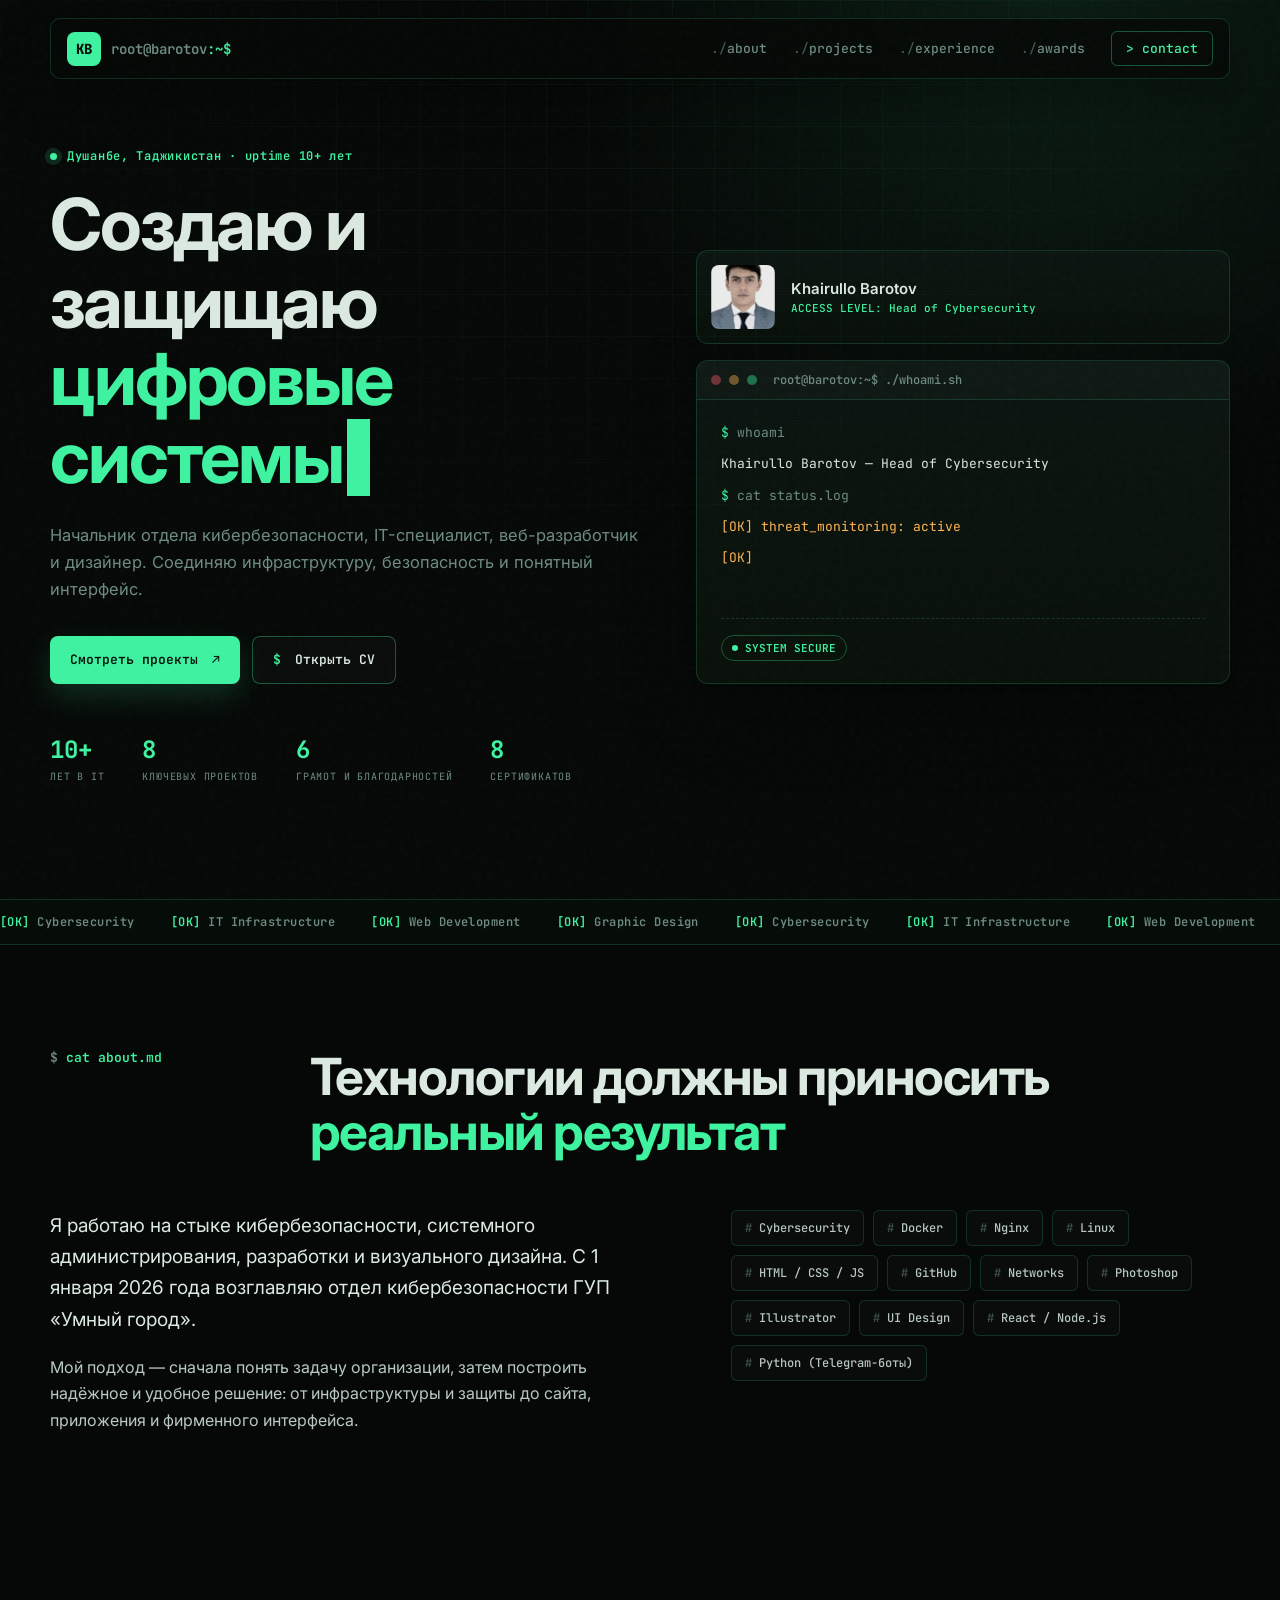
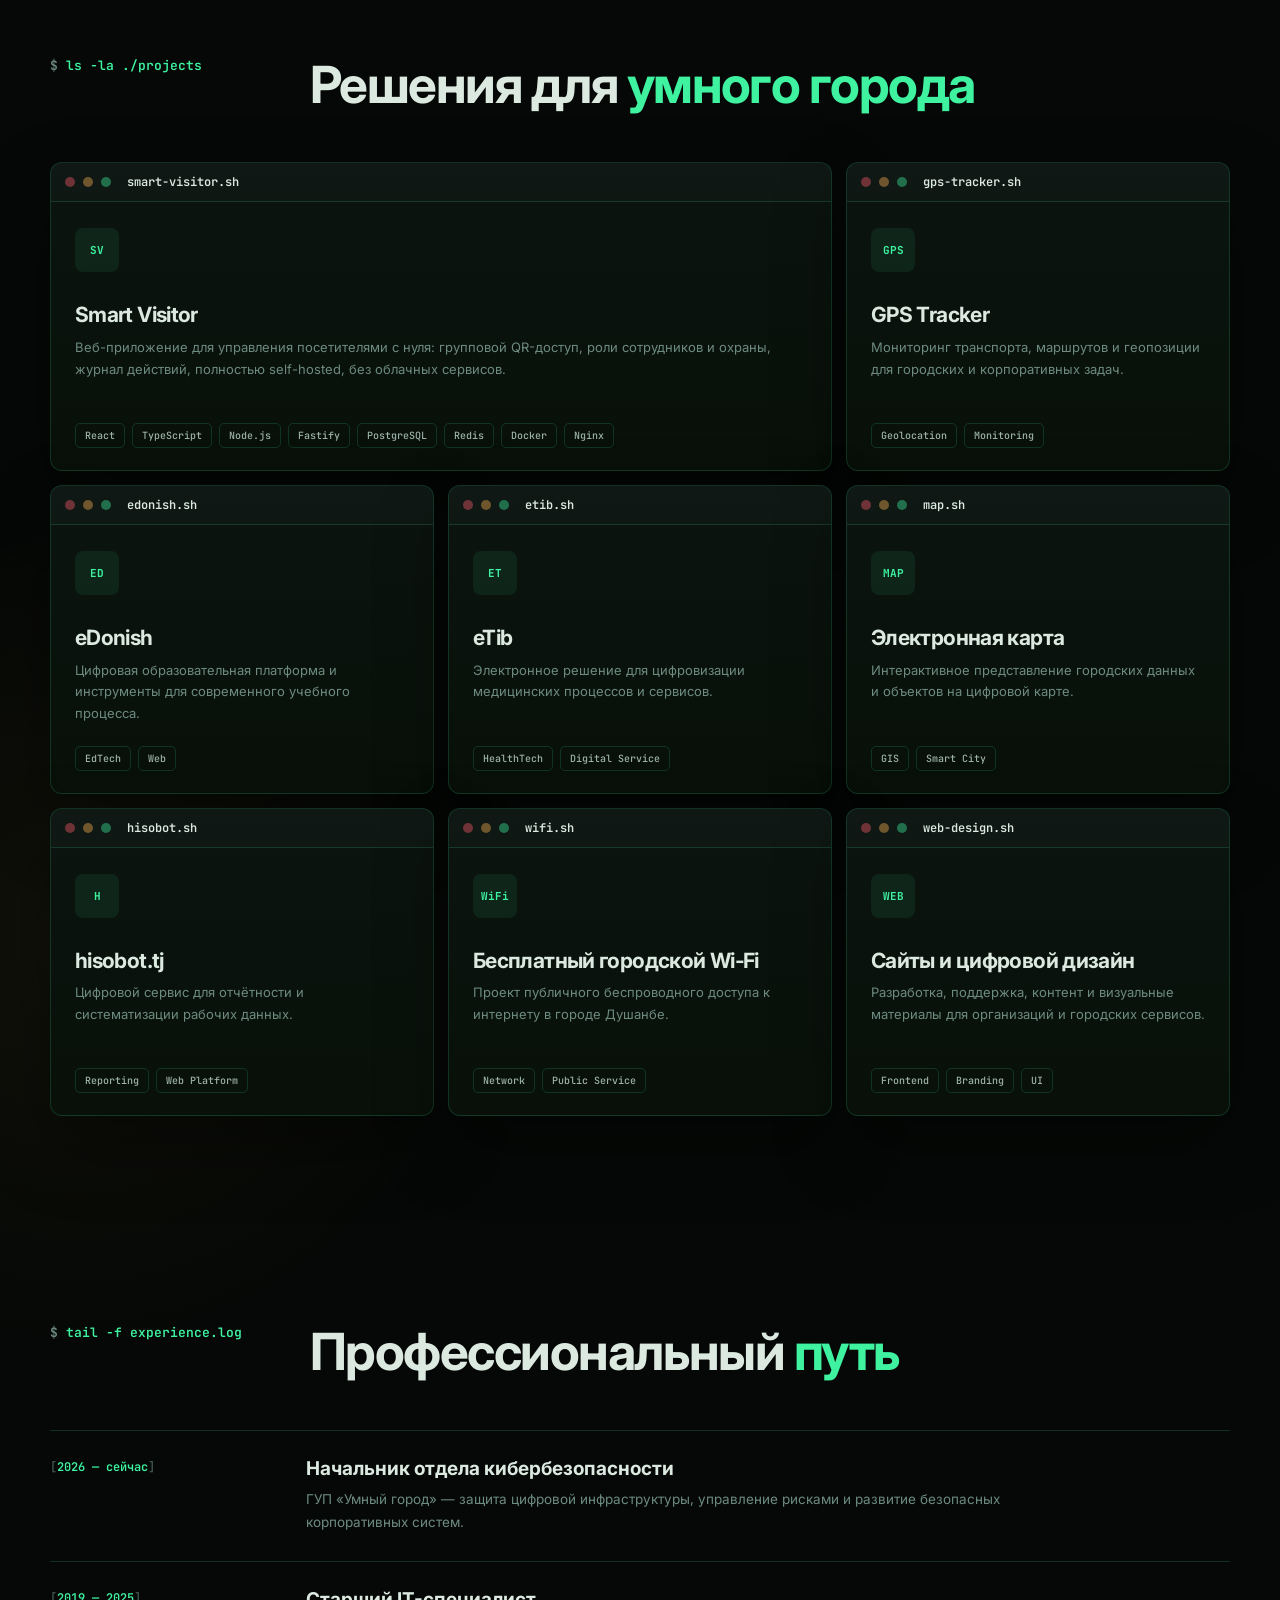
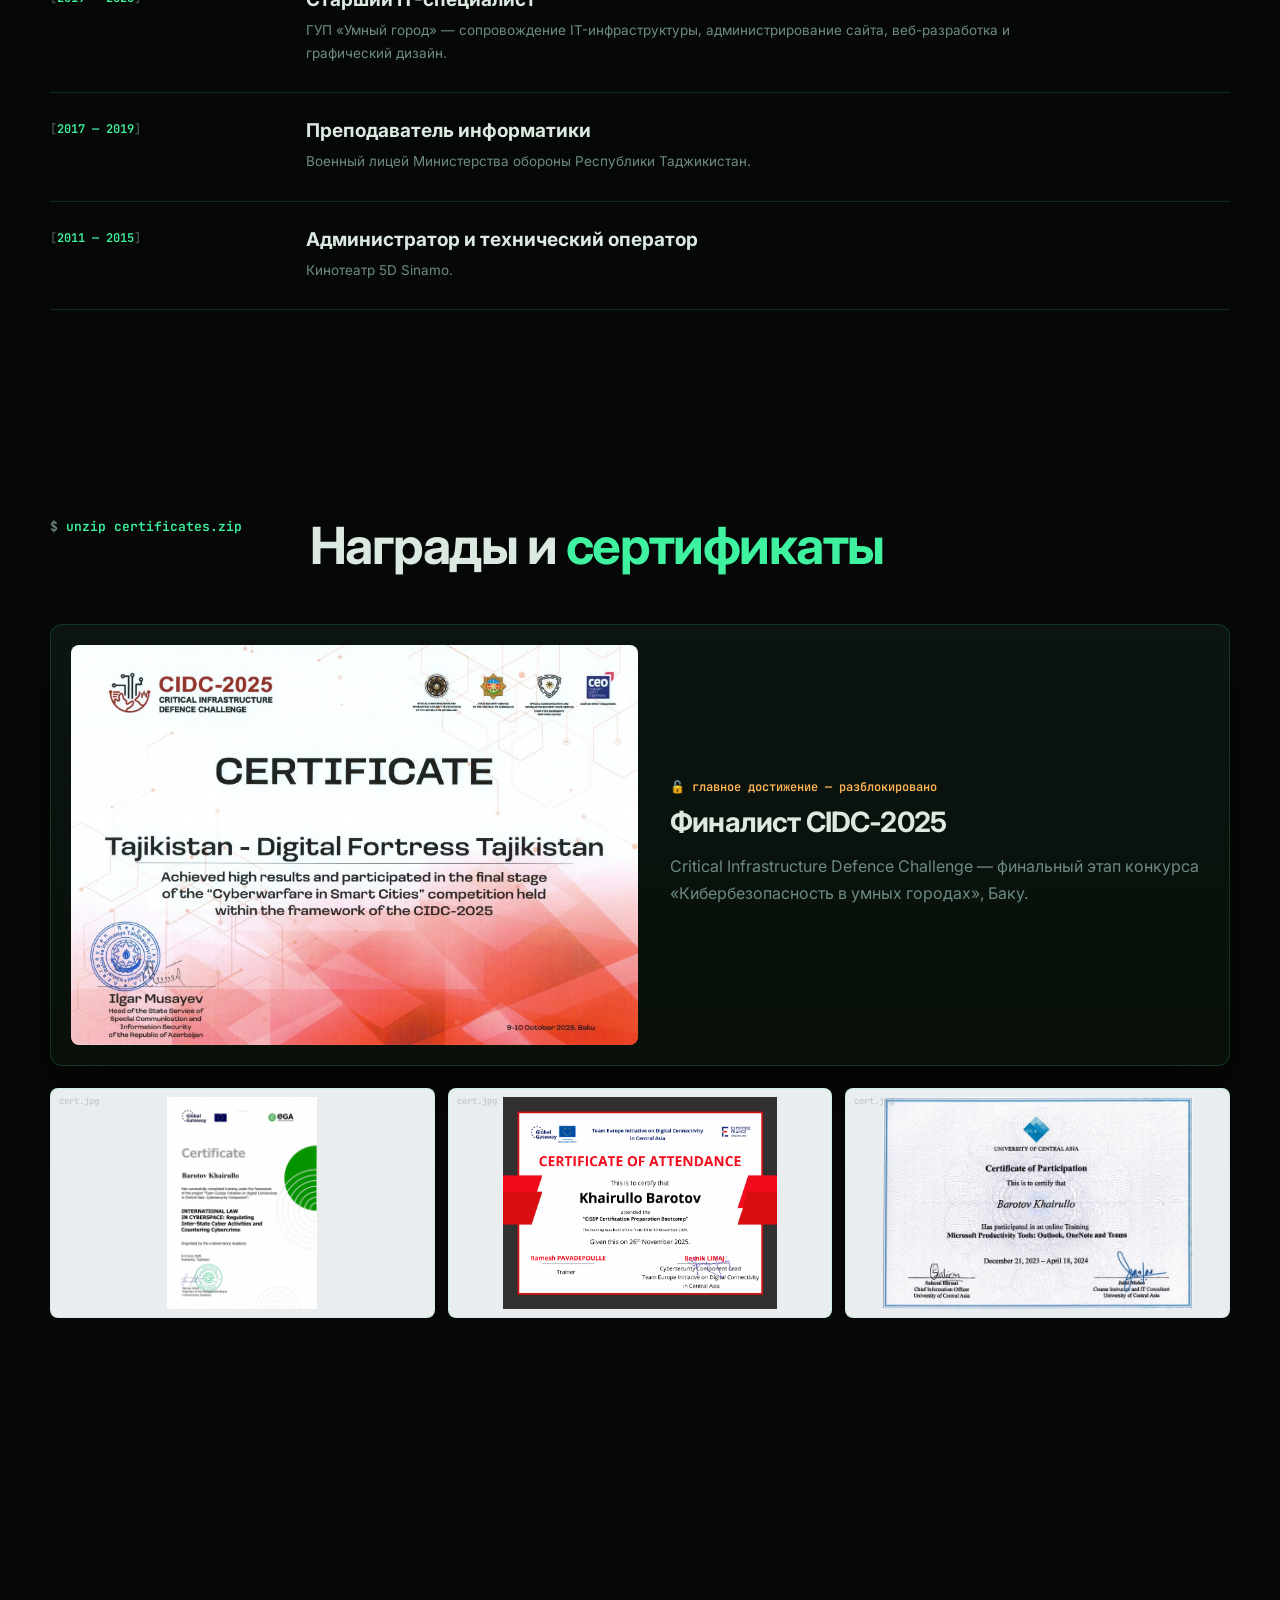
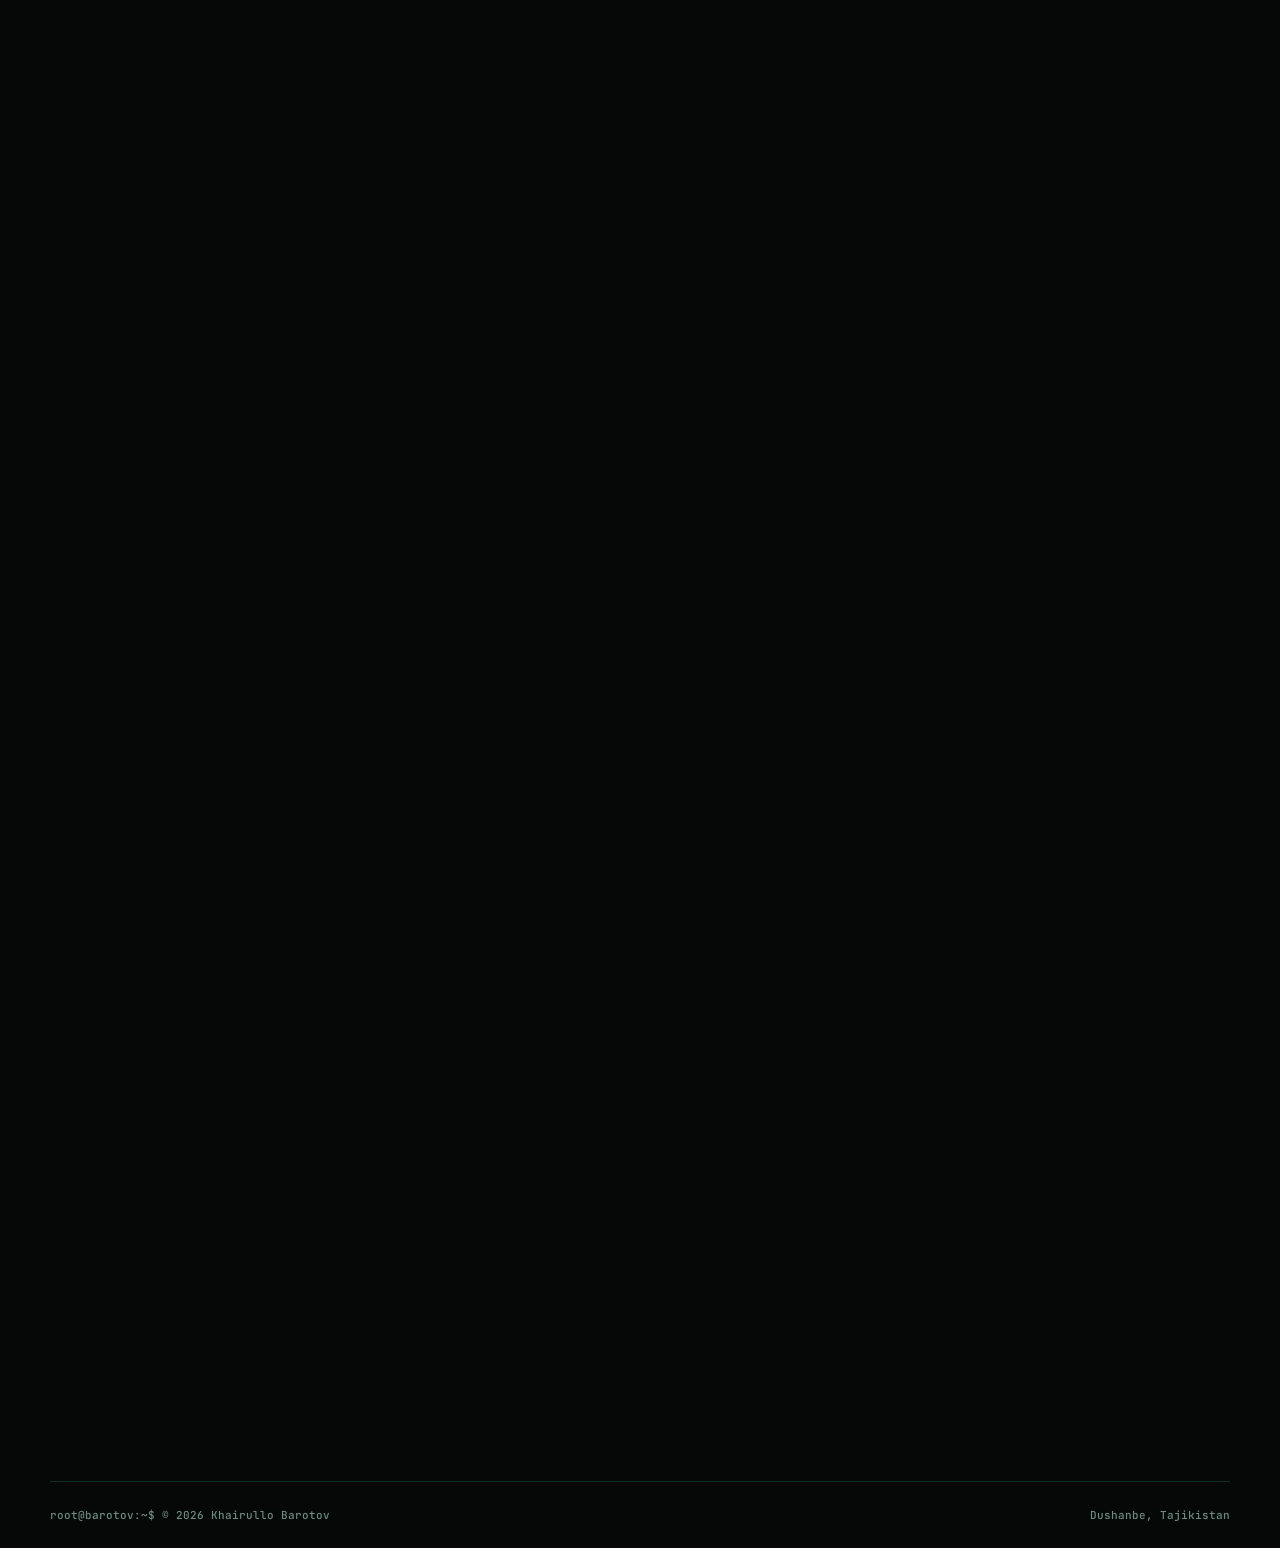
==== commit b4c812a4: "Remove all public AI mentions per request" ====
--- a/index.html
+++ b/index.html
@@ -71,7 +71,7 @@
           <p>Я работаю на стыке кибербезопасности, системного администрирования, разработки и визуального дизайна. С 1 января 2026 года возглавляю отдел кибербезопасности ГУП «Умный город».</p>
           <p>Мой подход — сначала понять задачу организации, затем построить надёжное и удобное решение: от инфраструктуры и защиты до сайта, приложения и фирменного интерфейса.</p>
         </div>
-        <div class="skill-cloud reveal"><span>Cybersecurity</span> <span>Docker</span> <span>Nginx</span> <span>Linux</span> <span>HTML / CSS / JS</span> <span>GitHub</span> <span>Networks</span> <span>Photoshop</span> <span>Illustrator</span> <span>UI Design</span> <span>AI-ассистированная разработка</span> <span>React / Node.js (AI-ассистированная разработка)</span> <span>Python (Telegram-боты)</span></div>
+        <div class="skill-cloud reveal"><span>Cybersecurity</span> <span>Docker</span> <span>Nginx</span> <span>Linux</span> <span>HTML / CSS / JS</span> <span>GitHub</span> <span>Networks</span> <span>Photoshop</span> <span>Illustrator</span> <span>UI Design</span> <span>React / Node.js</span> <span>Python (Telegram-боты)</span></div>
       </div>
     </section>
 
@@ -80,7 +80,7 @@
       <div class="project-grid">
         <article class="project featured term reveal">
           <div class="term-bar"><span class="term-dot red"></span><span class="term-dot amber"></span><span class="term-dot green"></span><span class="term-path">smart-visitor.sh</span></div>
-          <div class="term-body"><div class="project-icon">SV</div><h3>Smart Visitor</h3><p>Веб-приложение для управления посетителями с нуля — при поддержке AI: групповой QR-доступ, роли сотрудников и охраны, журнал действий, полностью self-hosted, без облачных сервисов.</p><div class="tags"><span>React</span> <span>TypeScript</span> <span>Node.js</span> <span>Fastify</span> <span>PostgreSQL</span> <span>Redis</span> <span>Docker</span> <span>Nginx</span></div></div>
+          <div class="term-body"><div class="project-icon">SV</div><h3>Smart Visitor</h3><p>Веб-приложение для управления посетителями с нуля: групповой QR-доступ, роли сотрудников и охраны, журнал действий, полностью self-hosted, без облачных сервисов.</p><div class="tags"><span>React</span> <span>TypeScript</span> <span>Node.js</span> <span>Fastify</span> <span>PostgreSQL</span> <span>Redis</span> <span>Docker</span> <span>Nginx</span></div></div>
         </article>
         <article class="project term reveal">
           <div class="term-bar"><span class="term-dot red"></span><span class="term-dot amber"></span><span class="term-dot green"></span><span class="term-path">gps-tracker.sh</span></div>
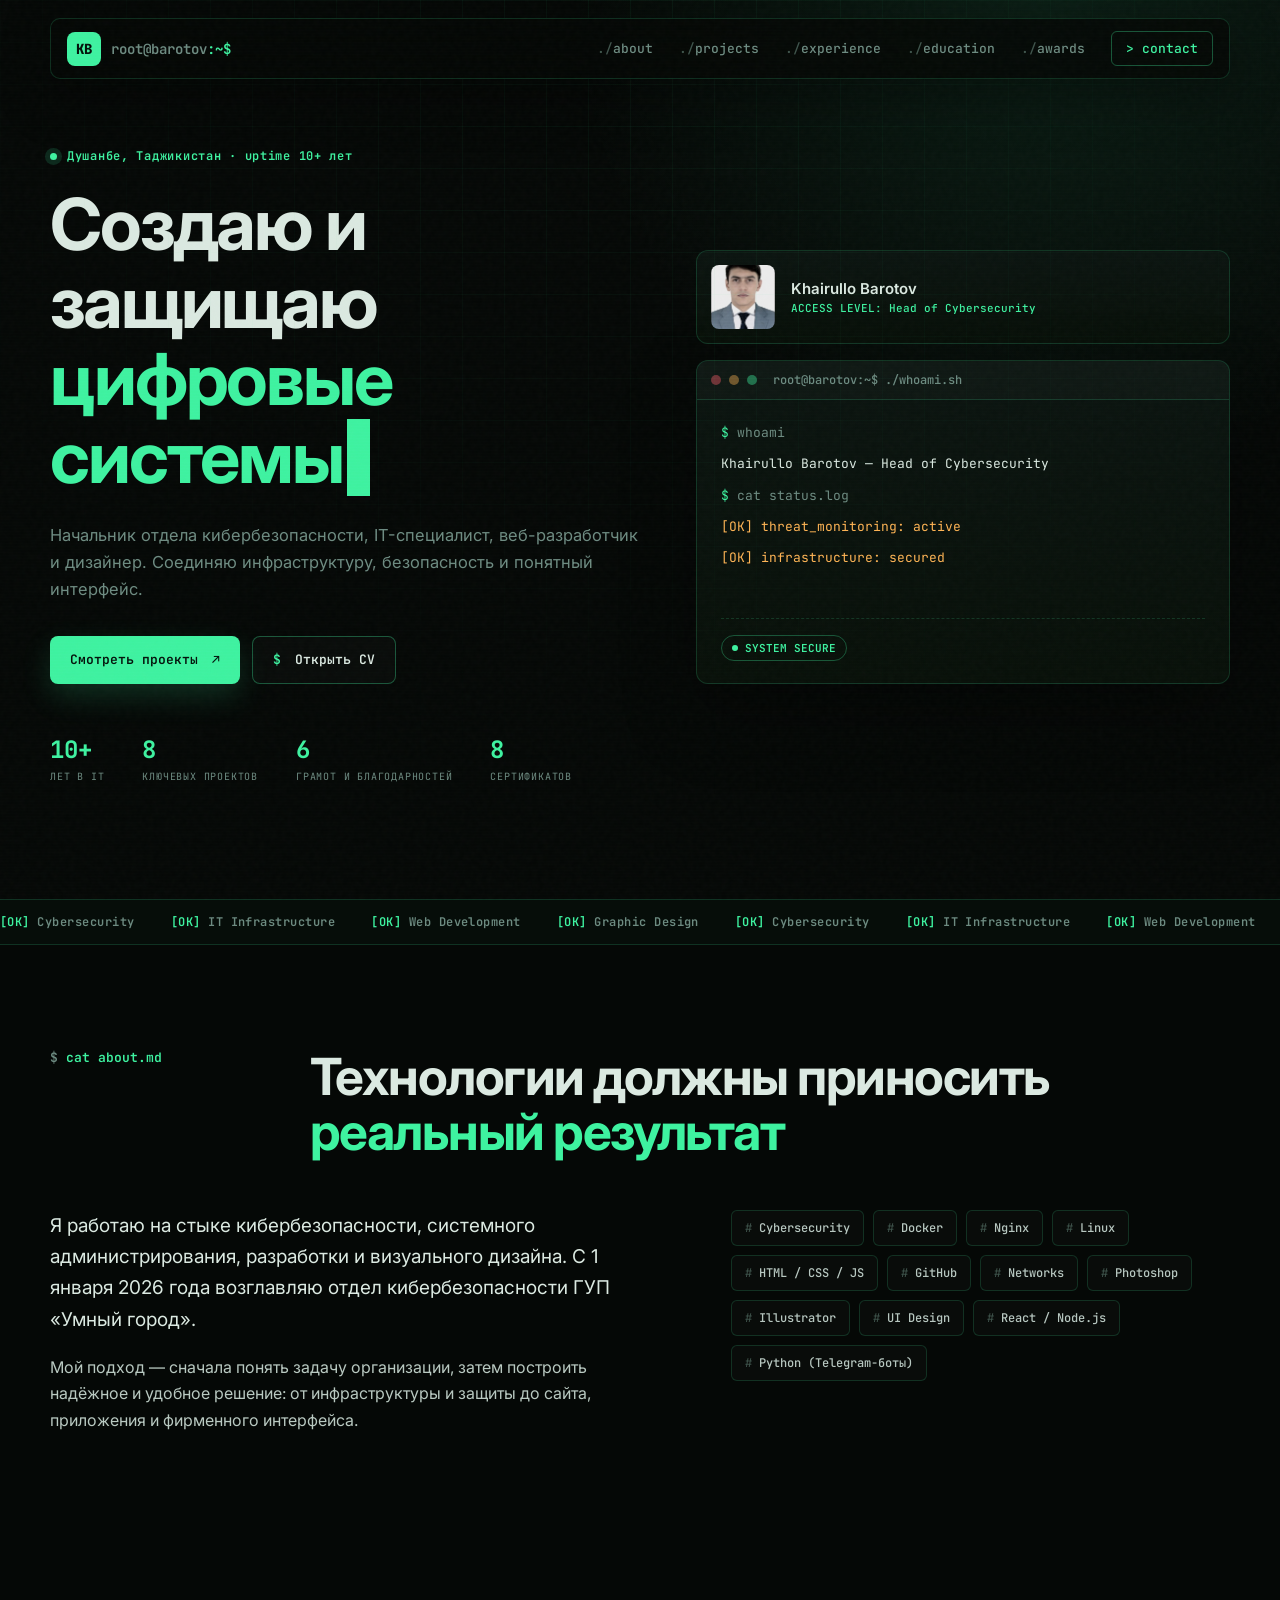
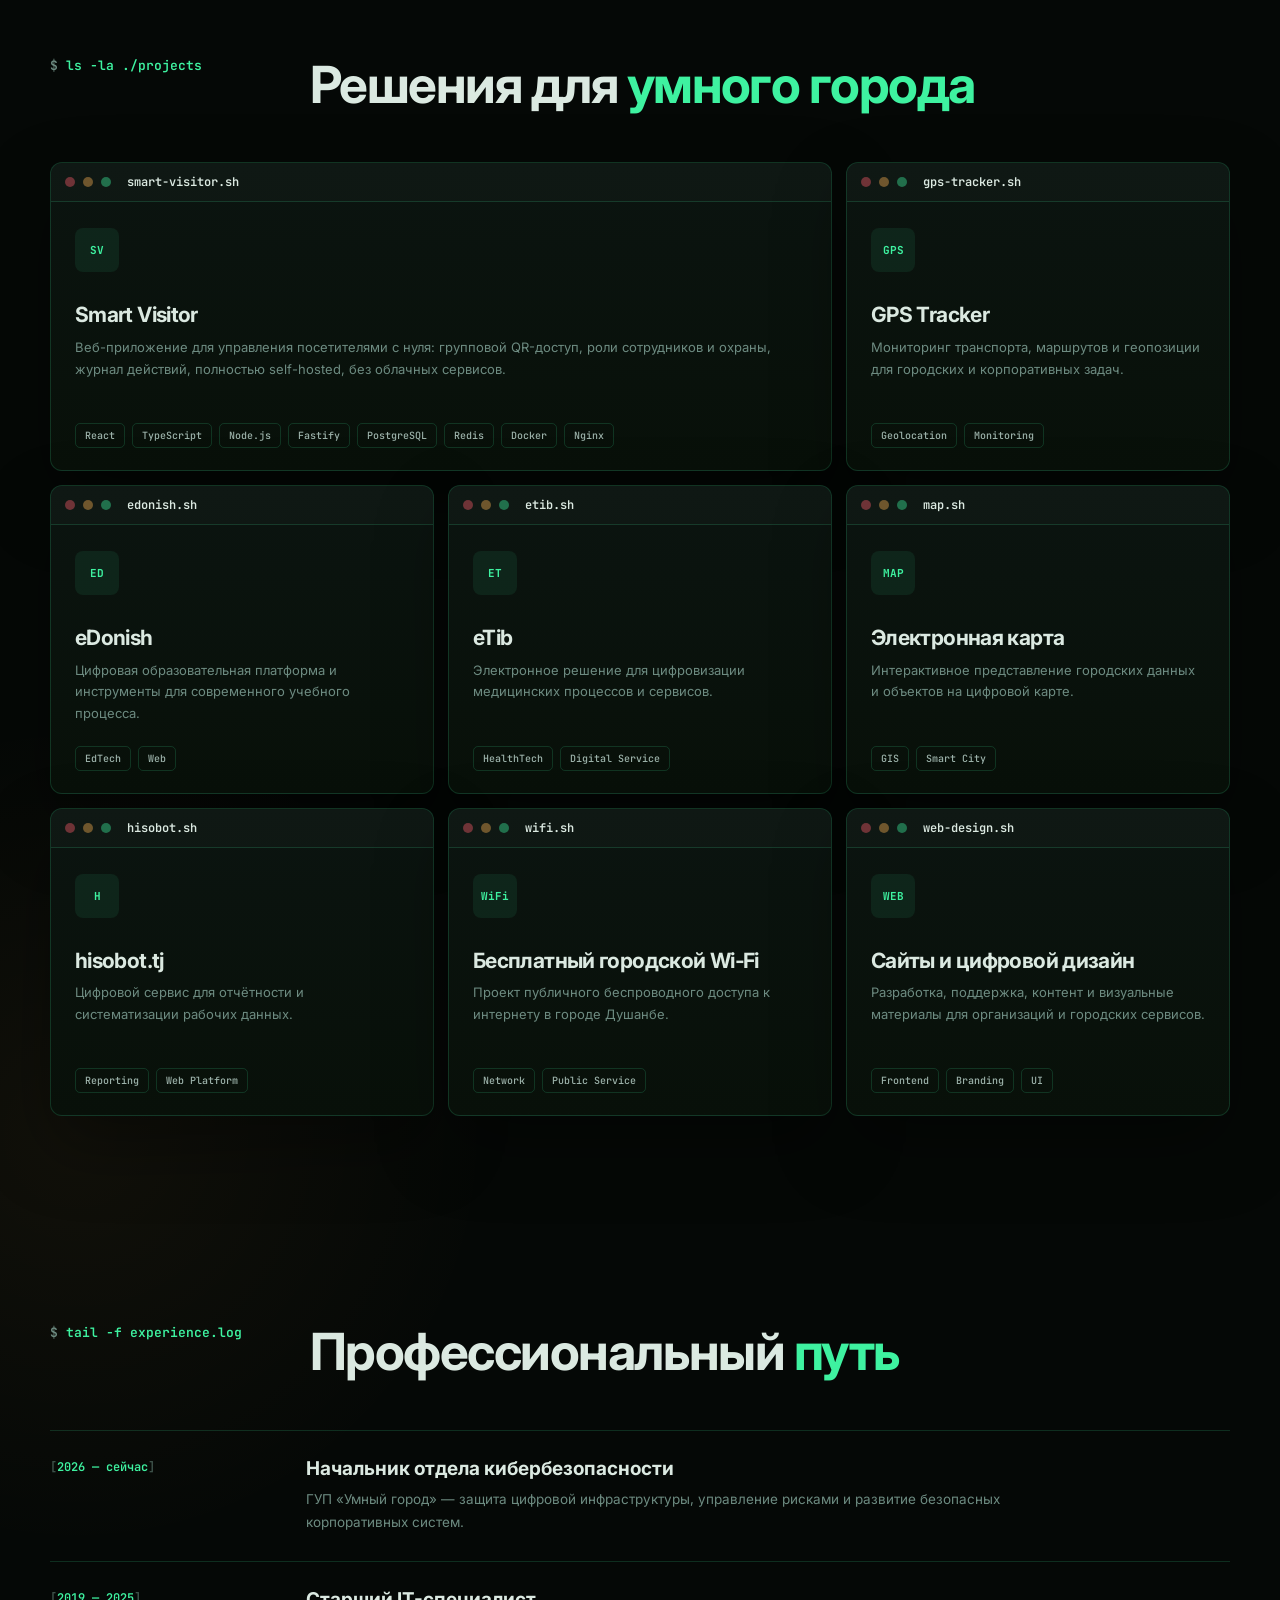
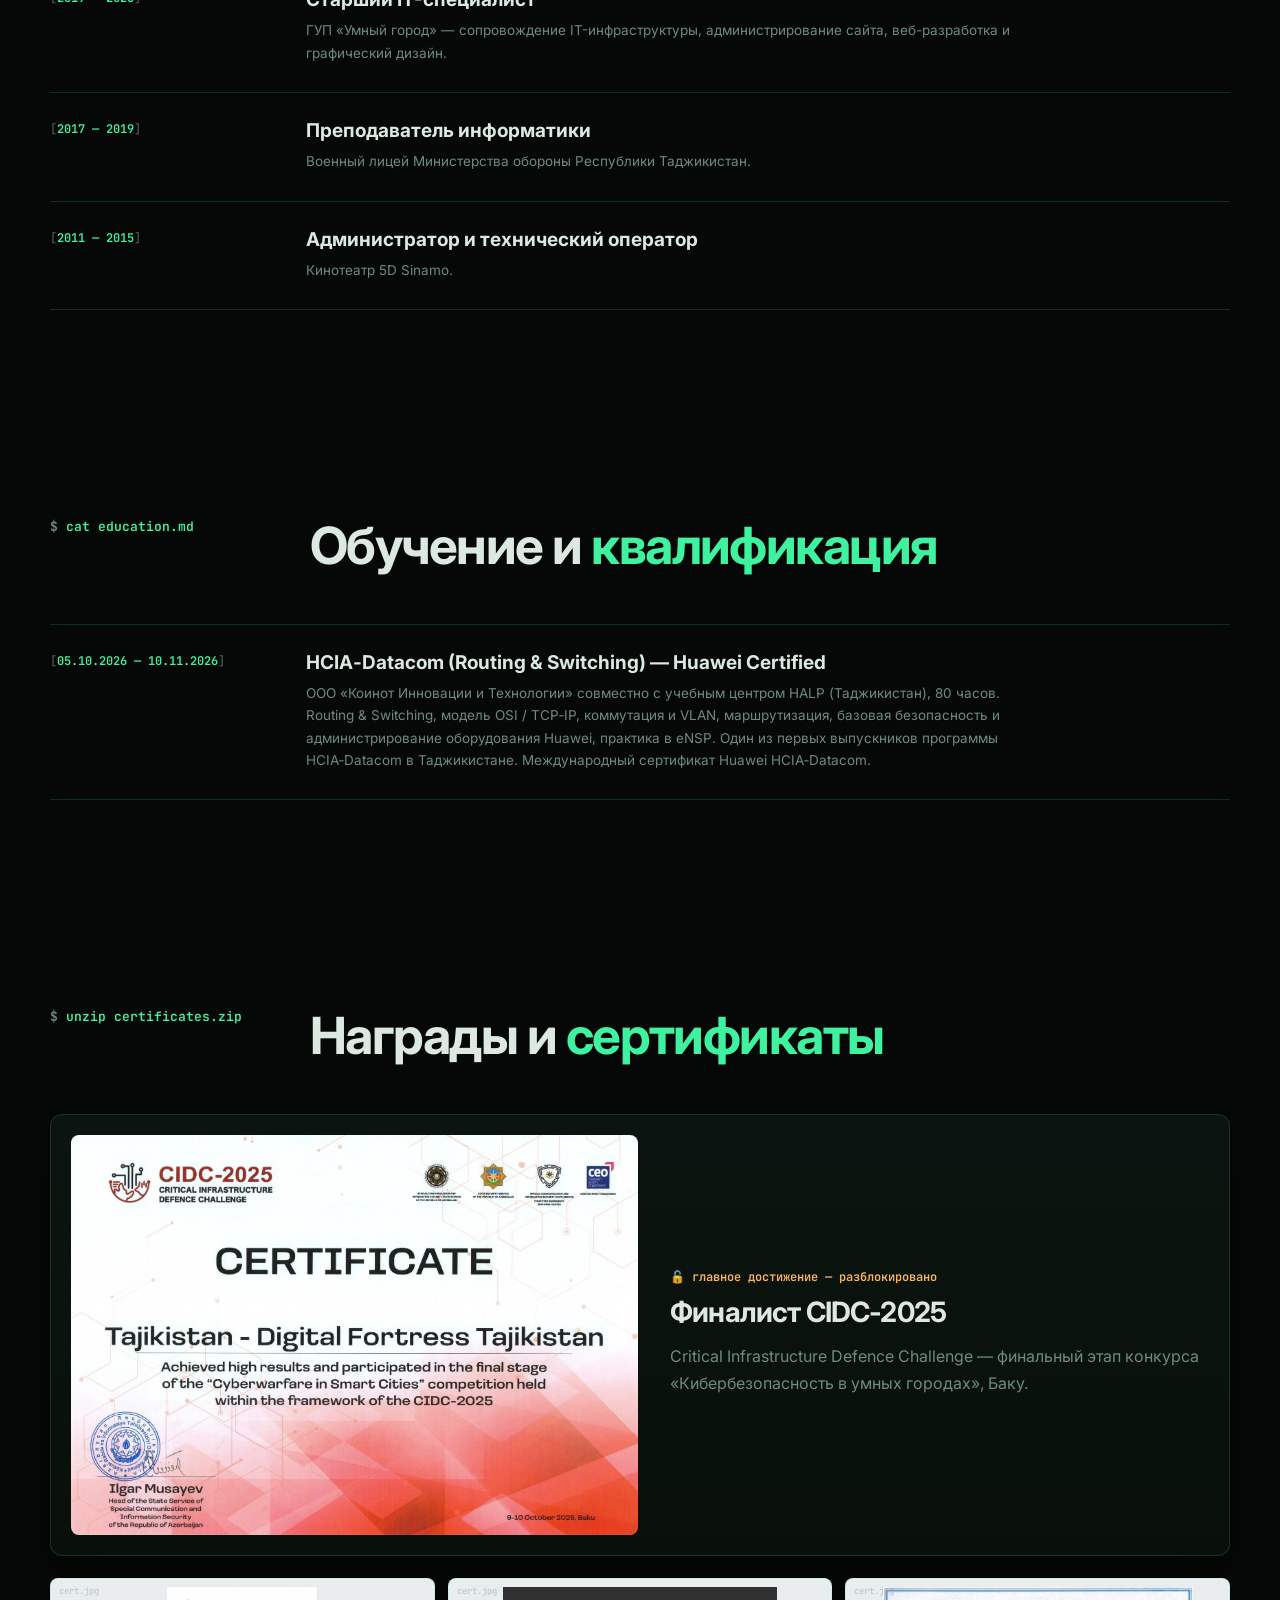
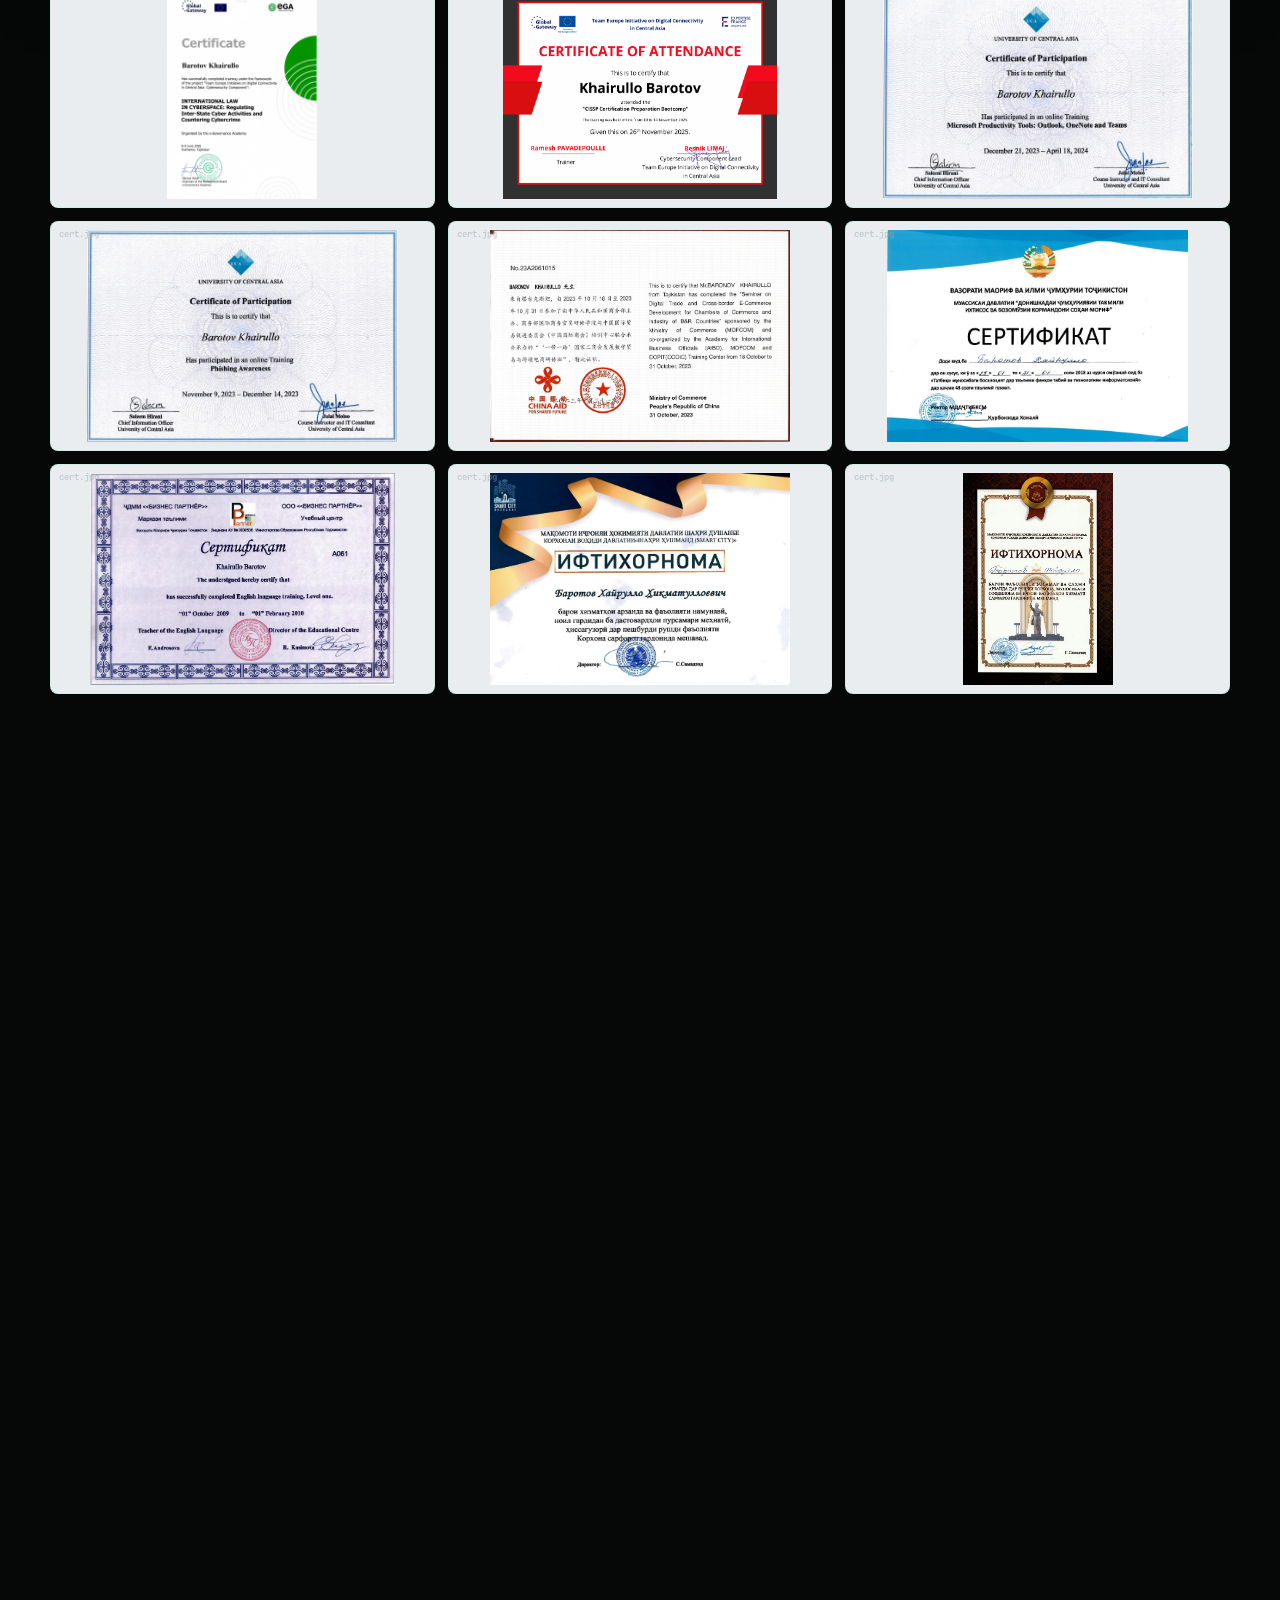
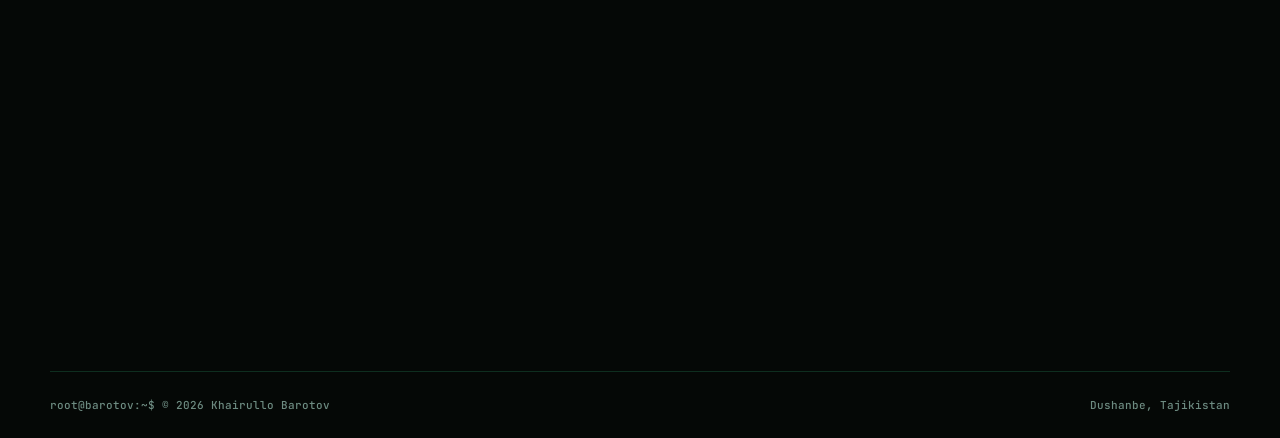
==== commit 45b13eb1: "Add HCIA-Datacom education section Co-Authored-By: Claude Opus 4.8 <noreply@anthropic.com> Claude-Se" ====
--- a/index.html
+++ b/index.html
@@ -19,7 +19,7 @@
     <a class="brand" href="#top"><span class="brand-mark">KB</span><span class="brand-prompt">root@barotov<b>:~$</b></span></a>
     <button class="menu-button" type="button" aria-label="Открыть меню" aria-expanded="false">Меню</button>
     <nav class="nav" aria-label="Основная навигация">
-      <a href="#about">about</a><a href="#projects">projects</a><a href="#experience">experience</a><a href="#awards">awards</a><a class="nav-cta" href="#contact">contact</a>
+      <a href="#about">about</a><a href="#projects">projects</a><a href="#experience">experience</a><a href="#education">education</a><a href="#awards">awards</a><a class="nav-cta" href="#contact">contact</a>
     </nav>
   </header>
 
@@ -123,6 +123,13 @@
       </div>
     </section>
 
+    <section class="section experience" id="education">
+      <div class="section-heading reveal"><p class="cmd-kicker">cat education.md</p><h2 class="decode">Обучение и <span>квалификация</span></h2></div>
+      <div class="timeline">
+        <article class="timeline-item reveal"><div class="year">05.10.2026 — 10.11.2026</div><div><h3>HCIA‑Datacom (Routing &amp; Switching) — Huawei Certified</h3><p>ООО «Коинот Инновации и Технологии» совместно с учебным центром HALP (Таджикистан), 80 часов. Routing &amp; Switching, модель OSI / TCP‑IP, коммутация и VLAN, маршрутизация, базовая безопасность и администрирование оборудования Huawei, практика в eNSP. Один из первых выпускников программы HCIA‑Datacom в Таджикистане. Международный сертификат Huawei HCIA‑Datacom.</p></div></article>
+      </div>
+    </section>
+
     <section class="section awards" id="awards">
       <div class="section-heading reveal"><p class="cmd-kicker">unzip certificates.zip</p><h2 class="decode">Награды и <span>сертификаты</span></h2></div>
       <div class="award-highlight term reveal">
